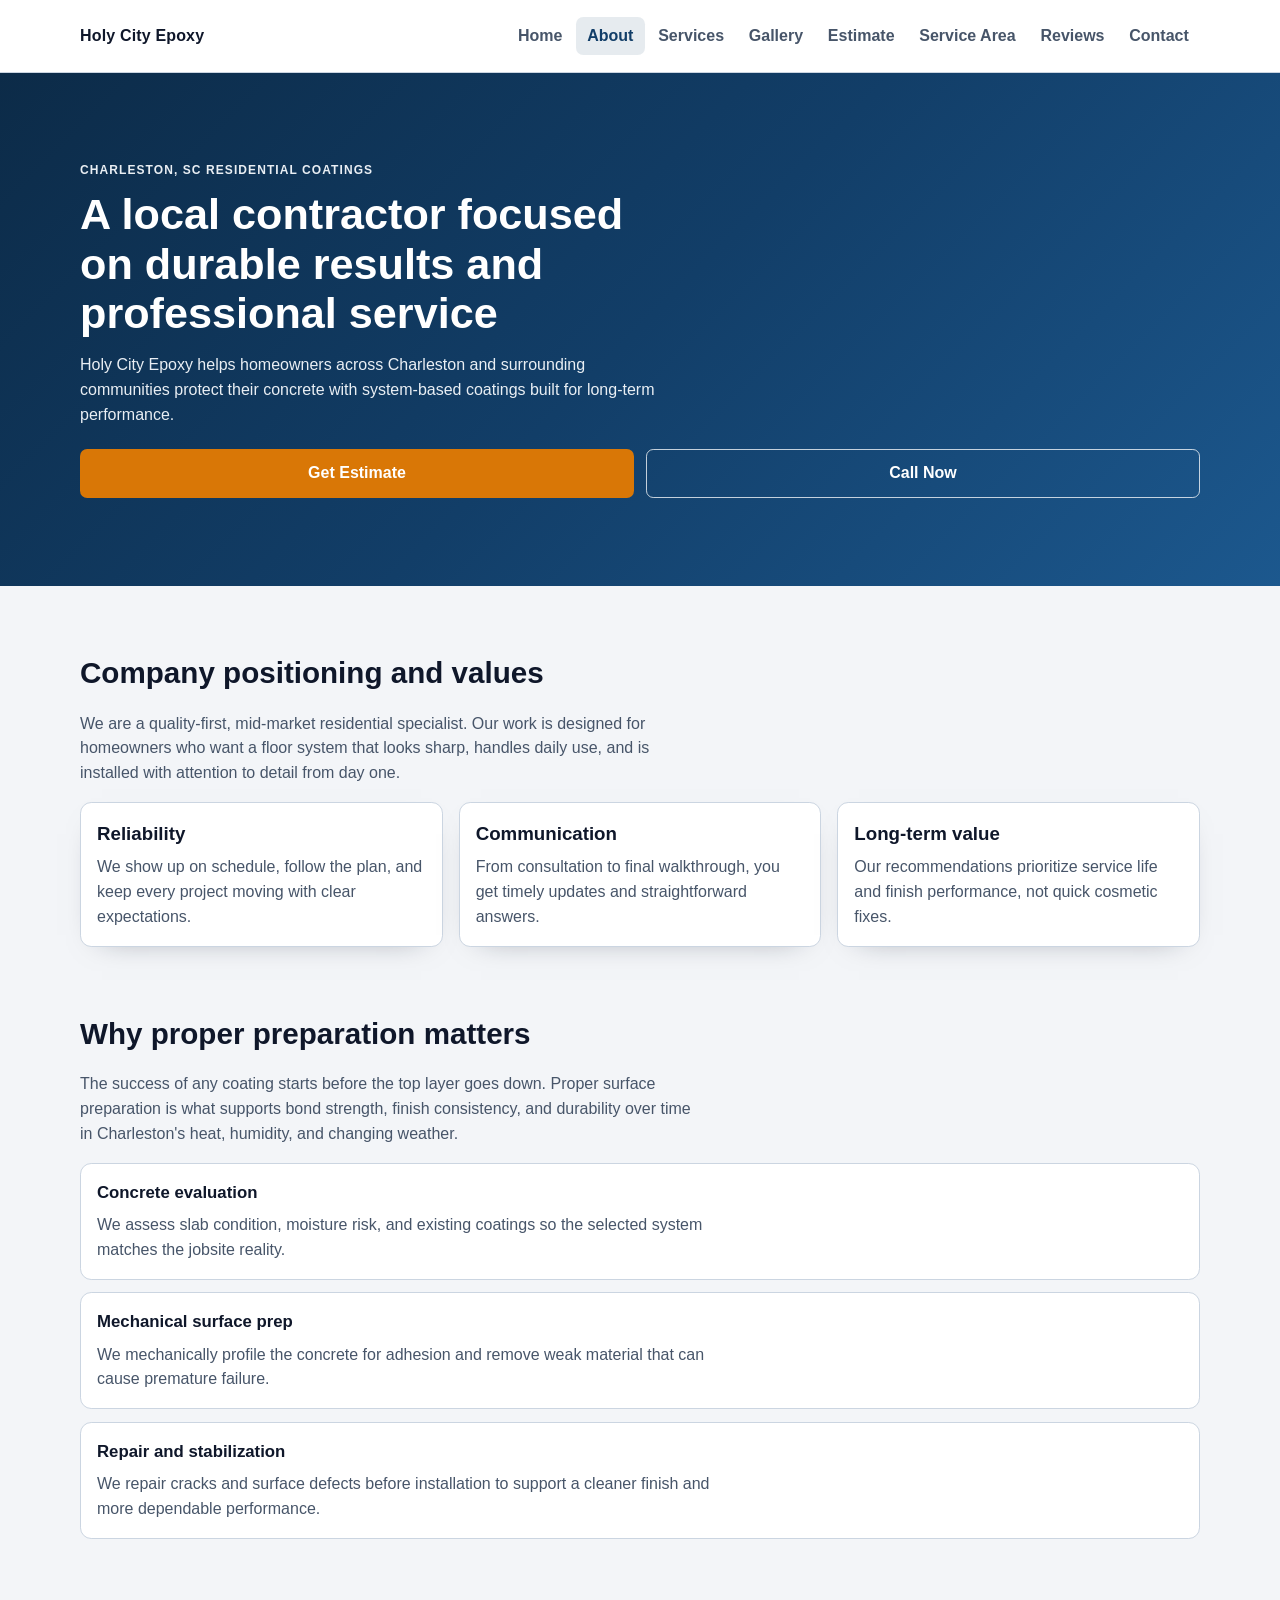
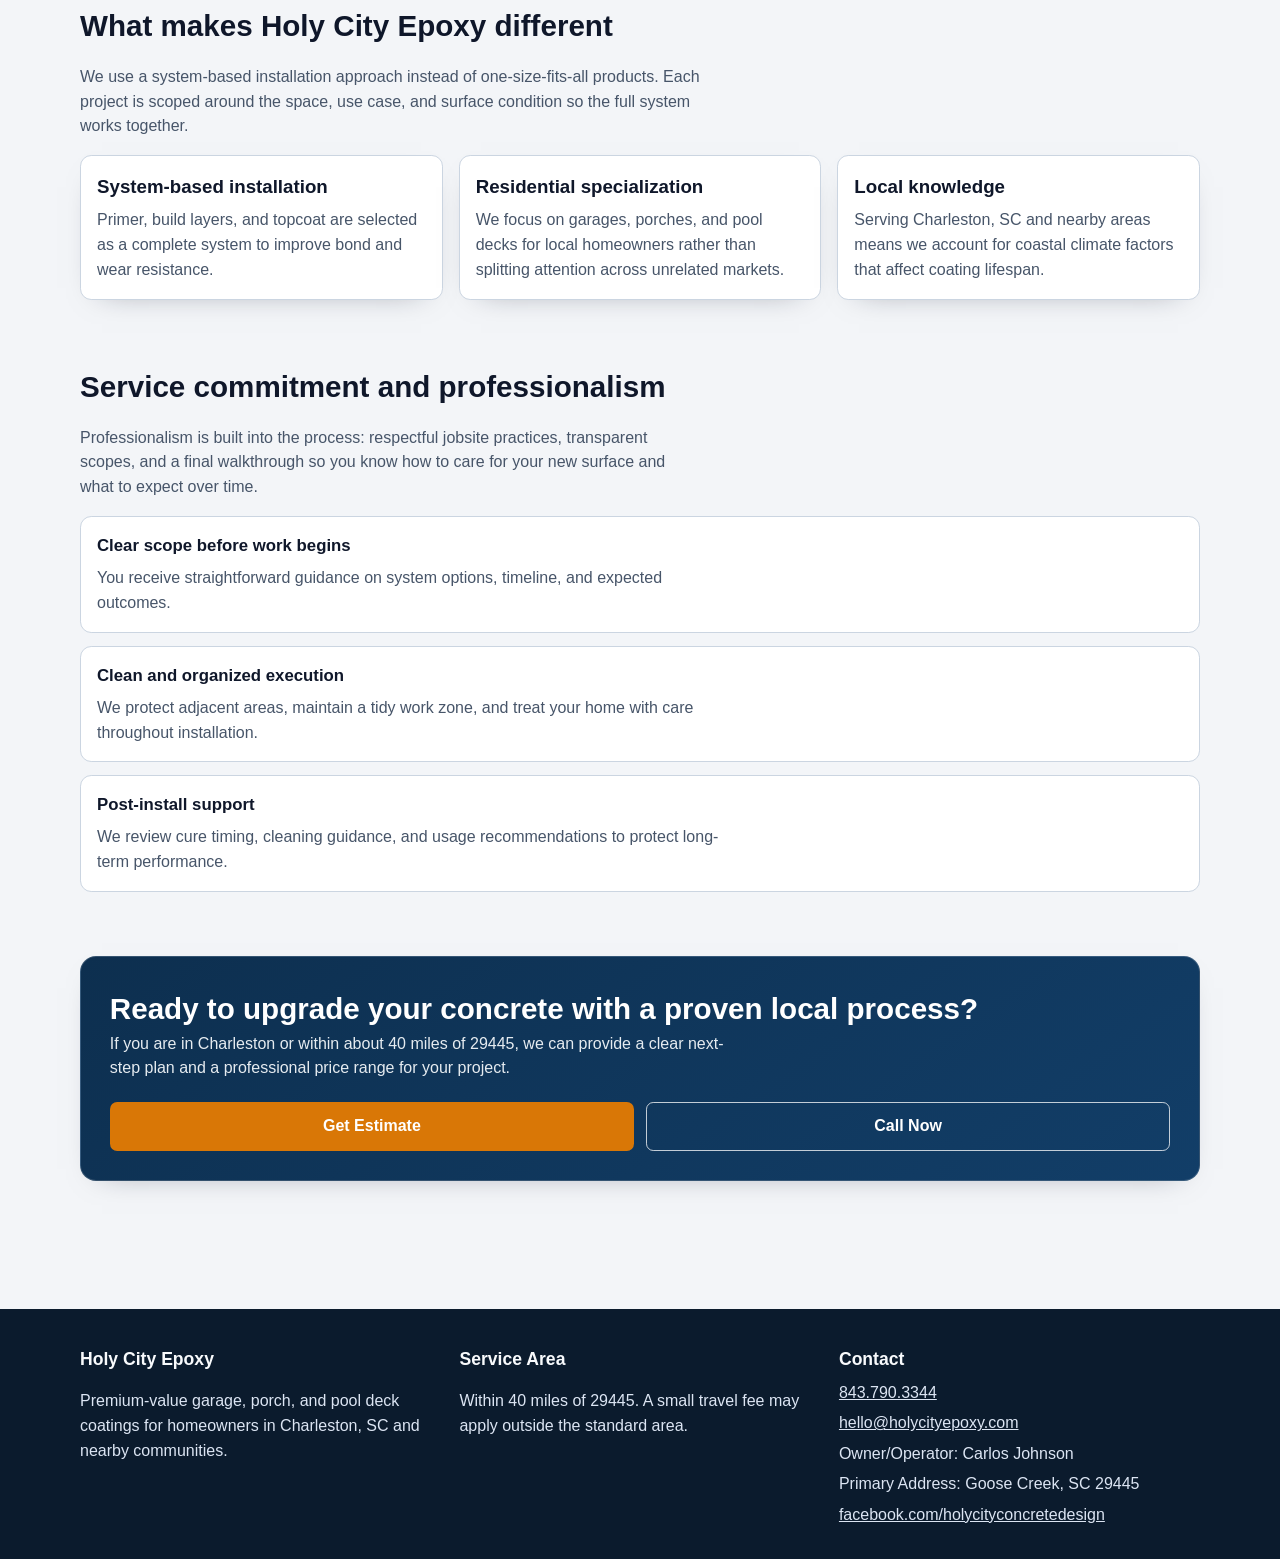
==== about.html @ 1e5348dd "Update site-wide contact details and business profile info" ====
<!doctype html>
<html lang="en">
  <head>
    <meta charset="UTF-8" />
    <meta name="viewport" content="width=device-width, initial-scale=1.0" />
    <title>About Holy City Epoxy | Charleston, SC Coating Specialist</title>
    <meta
      name="description"
      content="Meet Holy City Epoxy, a Charleston-area residential concrete coating company focused on professional prep, durable systems, and homeowner-first service."
    />
    <link rel="canonical" href="https://holycityepoxy.com/about.html" />
    <meta property="og:locale" content="en_US" />
    <meta property="og:type" content="article" />
    <meta property="og:title" content="About Holy City Epoxy | Charleston, SC Coating Specialist" />
    <meta property="og:description" content="Meet Holy City Epoxy, a Charleston-area residential concrete coating company focused on professional prep, durable systems, and homeowner-first service." />
    <meta property="og:url" content="https://holycityepoxy.com/about.html" />
    <meta property="og:site_name" content="Holy City Epoxy" />
    <meta name="twitter:card" content="summary" />
    <link rel="stylesheet" href="assets/css/styles.css" />
  </head>
  <body>
    <a class="skip-link" href="#main-content">Skip to main content</a>
    <header class="site-header">
      <div class="layout-container header-inner">
        <a class="brand" href="index.html">Holy City Epoxy</a>
        <button class="menu-toggle" type="button" data-menu-button aria-expanded="false" aria-controls="site-nav">Menu</button>
        <nav id="site-nav" class="site-nav" aria-label="Primary" data-site-nav>
          <ul>
            <li><a href="index.html">Home</a></li>
            <li><a href="about.html" aria-current="page">About</a></li>
            <li><a href="services.html">Services</a></li>
            <li><a href="gallery.html">Gallery</a></li>
            <li><a href="estimate.html">Estimate</a></li>
            <li><a href="service-area.html">Service Area</a></li>
            <li><a href="reviews.html">Reviews</a></li>
            <li><a href="contact.html">Contact</a></li>
          </ul>
        </nav>
      </div>
    </header>

    <main id="main-content">
      <section class="page-hero">
        <div class="layout-container">
          <p class="eyebrow">Charleston, SC Residential Coatings</p>
          <h1>A local contractor focused on durable results and professional service</h1>
          <p>
            Holy City Epoxy helps homeowners across Charleston and surrounding communities protect their concrete with system-based coatings built for long-term performance.
          </p>
          <div class="hero-actions hero-actions-equal">
            <a class="button button-primary button-equal" href="estimate.html">Get Estimate</a>
            <a class="button button-secondary button-equal" href="tel:+18437903344">Call Now</a>
          </div>
        </div>
      </section>

      <section class="content-section" aria-labelledby="positioning-values">
        <div class="layout-container">
          <h2 id="positioning-values">Company positioning and values</h2>
          <p>
            We are a quality-first, mid-market residential specialist. Our work is designed for homeowners who want a floor system that looks sharp, handles daily use, and is installed with attention to detail from day one.
          </p>
          <div class="card-grid">
            <article class="card">
              <h3>Reliability</h3>
              <p>We show up on schedule, follow the plan, and keep every project moving with clear expectations.</p>
            </article>
            <article class="card">
              <h3>Communication</h3>
              <p>From consultation to final walkthrough, you get timely updates and straightforward answers.</p>
            </article>
            <article class="card">
              <h3>Long-term value</h3>
              <p>Our recommendations prioritize service life and finish performance, not quick cosmetic fixes.</p>
            </article>
          </div>
        </div>
      </section>

      <section class="content-section" aria-labelledby="preparation-matters">
        <div class="layout-container">
          <h2 id="preparation-matters">Why proper preparation matters</h2>
          <p>
            The success of any coating starts before the top layer goes down. Proper surface preparation is what supports bond strength, finish consistency, and durability over time in Charleston's heat, humidity, and changing weather.
          </p>
          <ul class="process-list">
            <li>
              <h3>Concrete evaluation</h3>
              <p>We assess slab condition, moisture risk, and existing coatings so the selected system matches the jobsite reality.</p>
            </li>
            <li>
              <h3>Mechanical surface prep</h3>
              <p>We mechanically profile the concrete for adhesion and remove weak material that can cause premature failure.</p>
            </li>
            <li>
              <h3>Repair and stabilization</h3>
              <p>We repair cracks and surface defects before installation to support a cleaner finish and more dependable performance.</p>
            </li>
          </ul>
        </div>
      </section>

      <section class="content-section" aria-labelledby="company-different">
        <div class="layout-container">
          <h2 id="company-different">What makes Holy City Epoxy different</h2>
          <p>
            We use a system-based installation approach instead of one-size-fits-all products. Each project is scoped around the space, use case, and surface condition so the full system works together.
          </p>
          <div class="card-grid">
            <article class="card">
              <h3>System-based installation</h3>
              <p>Primer, build layers, and topcoat are selected as a complete system to improve bond and wear resistance.</p>
            </article>
            <article class="card">
              <h3>Residential specialization</h3>
              <p>We focus on garages, porches, and pool decks for local homeowners rather than splitting attention across unrelated markets.</p>
            </article>
            <article class="card">
              <h3>Local knowledge</h3>
              <p>Serving Charleston, SC and nearby areas means we account for coastal climate factors that affect coating lifespan.</p>
            </article>
          </div>
        </div>
      </section>

      <section class="content-section" aria-labelledby="service-commitment">
        <div class="layout-container">
          <h2 id="service-commitment">Service commitment and professionalism</h2>
          <p>
            Professionalism is built into the process: respectful jobsite practices, transparent scopes, and a final walkthrough so you know how to care for your new surface and what to expect over time.
          </p>
          <ul class="process-list">
            <li>
              <h3>Clear scope before work begins</h3>
              <p>You receive straightforward guidance on system options, timeline, and expected outcomes.</p>
            </li>
            <li>
              <h3>Clean and organized execution</h3>
              <p>We protect adjacent areas, maintain a tidy work zone, and treat your home with care throughout installation.</p>
            </li>
            <li>
              <h3>Post-install support</h3>
              <p>We review cure timing, cleaning guidance, and usage recommendations to protect long-term performance.</p>
            </li>
          </ul>
        </div>
      </section>

      <section class="content-section" aria-labelledby="about-cta">
        <div class="layout-container">
          <div class="cta-panel cta-panel-dark">
            <h2 id="about-cta">Ready to upgrade your concrete with a proven local process?</h2>
            <p>
              If you are in Charleston or within about 40 miles of 29445, we can provide a clear next-step plan and a professional price range for your project.
            </p>
            <div class="hero-actions hero-actions-equal">
              <a class="button button-primary button-equal" href="estimate.html">Get Estimate</a>
              <a class="button button-secondary button-equal" href="tel:+18437903344">Call Now</a>
            </div>
          </div>
        </div>
      </section>
    </main>

    <footer class="site-footer">
      <div class="layout-container footer-grid">
        <section>
          <h2>Holy City Epoxy</h2>
          <p>Premium-value garage, porch, and pool deck coatings for homeowners in Charleston, SC and nearby communities.</p>
        </section>
        <section>
          <h2>Service Area</h2>
          <p>Within 40 miles of 29445. A small travel fee may apply outside the standard area.</p>
        </section>
        <section>
          <h2>Contact</h2>
          <ul>
            <li><a href="tel:+18437903344">843.790.3344</a></li>
            <li><a href="mailto:hello@holycityepoxy.com">hello@holycityepoxy.com</a></li>
            <li>Owner/Operator: Carlos Johnson</li>
            <li>Primary Address: Goose Creek, SC 29445</li>
            <li><a href="https://facebook.com/holycityconcretedesign" target="_blank" rel="noopener noreferrer">facebook.com/holycityconcretedesign</a></li>
          </ul>
        </section>
      </div>
    </footer>

    <script src="assets/js/main.js" defer></script>
  </body>
</html>
---- assets/css/styles.css ----
:root {
  --bg: #f3f5f8;
  --surface: #ffffff;
  --surface-muted: #eef2f7;
  --text: #0f172a;
  --muted: #475569;
  --primary: #123e68;
  --primary-dark: #0d2f4f;
  --accent: #d97706;
  --accent-dark: #b45309;
  --border: #cbd5e1;
  --focus: #f59e0b;
  --success: #166534;
  --shadow-soft: 0 10px 30px -22px rgb(15 23 42 / 0.5);
  --radius-sm: 0.45rem;
  --radius-md: 0.7rem;
  --radius-lg: 1rem;
  --section-space: clamp(2.5rem, 5vw, 4.5rem);
  --max-width: 70rem;
}

* {
  box-sizing: border-box;
}

html {
  scroll-behavior: smooth;
}

body {
  margin: 0;
  font-family: "Inter", "Segoe UI", Roboto, Helvetica, Arial, sans-serif;
  color: var(--text);
  background: linear-gradient(to bottom, #f7f9fc, #eef2f6 16rem, var(--bg) 24rem);
  line-height: 1.55;
}

a {
  color: inherit;
}

img {
  max-width: 100%;
  display: block;
}

.skip-link {
  position: absolute;
  top: -10rem;
  left: 0;
  z-index: 2000;
  background: var(--text);
  color: #fff;
  padding: 0.8rem 1rem;
  border-bottom-right-radius: var(--radius-sm);
}

.skip-link:focus {
  top: 0;
}

:focus-visible {
  outline: 3px solid var(--focus);
  outline-offset: 2px;
}

.layout-container {
  width: min(100% - 2rem, var(--max-width));
  margin-inline: auto;
}

.site-header {
  position: sticky;
  top: 0;
  z-index: 1000;
  border-bottom: 1px solid var(--border);
  background: rgb(255 255 255 / 0.95);
  backdrop-filter: blur(8px);
}

.header-inner {
  min-height: 4.5rem;
  display: flex;
  align-items: center;
  justify-content: space-between;
  gap: 0.9rem;
}

.brand {
  text-decoration: none;
  font-weight: 800;
  letter-spacing: 0.01em;
}

.menu-toggle {
  border: 1px solid var(--border);
  border-radius: var(--radius-sm);
  background: var(--surface);
  padding: 0.55rem 0.75rem;
  color: var(--text);
  font-weight: 600;
}

.site-nav {
  display: none;
}

.site-nav.is-open {
  display: block;
  position: absolute;
  top: calc(100% + 1px);
  right: 1rem;
  left: 1rem;
  border: 1px solid var(--border);
  border-radius: var(--radius-md);
  background: var(--surface);
  box-shadow: var(--shadow-soft);
}

.site-nav ul {
  list-style: none;
  margin: 0;
  padding: 0.9rem;
  display: grid;
  gap: 0.35rem;
}

.site-nav a {
  text-decoration: none;
  color: var(--muted);
  font-weight: 600;
  border-radius: var(--radius-sm);
  display: block;
  padding: 0.5rem 0.6rem;
}

.site-nav a:hover {
  background: var(--surface-muted);
  color: var(--text);
}

.site-nav a[aria-current="page"] {
  background: rgb(18 62 104 / 0.1);
  color: var(--primary);
}

.page-hero {
  color: #fff;
  padding: clamp(3rem, 7vw, 5.5rem) 0;
  background: linear-gradient(135deg, #0c2b48, #123e68 50%, #1c588e);
}

.page-hero h1 {
  margin: 0.65rem 0 0.9rem;
  max-width: 24ch;
  font-size: clamp(1.8rem, 5vw, 2.7rem);
  line-height: 1.15;
}

.page-hero p {
  margin: 0;
  color: rgb(241 245 249 / 0.97);
  max-width: 65ch;
}

.eyebrow {
  margin: 0;
  text-transform: uppercase;
  letter-spacing: 0.09em;
  font-size: 0.75rem;
  font-weight: 700;
  color: rgb(252 211 77 / 0.95);
}

.hero-actions {
  display: flex;
  flex-wrap: wrap;
  gap: 0.75rem;
  margin-top: 1.3rem;
}

.hero-actions-equal .button-equal {
  flex: 1 1 11rem;
}

.button {
  text-decoration: none;
  border: 1px solid transparent;
  border-radius: var(--radius-sm);
  min-height: 2.75rem;
  padding: 0.7rem 1.05rem;
  font-weight: 700;
  display: inline-flex;
  align-items: center;
  justify-content: center;
  gap: 0.4rem;
  transition: background-color 120ms ease, color 120ms ease, border-color 120ms ease;
  cursor: pointer;
}

.button-primary {
  background: var(--accent);
  color: #fff;
}

.button-primary:hover {
  background: var(--accent-dark);
}

.button-secondary {
  border-color: rgb(255 255 255 / 0.75);
  color: #fff;
  background: transparent;
}

.button-secondary:hover {
  background: rgb(255 255 255 / 0.13);
}

.content-section .button-secondary {
  color: var(--primary);
  border-color: rgb(18 62 104 / 0.35);
  background: transparent;
}

.content-section .button-secondary:hover {
  background: rgb(18 62 104 / 0.07);
}

.trust-strip {
  border-bottom: 1px solid var(--border);
  background: #fff;
}

.trust-strip-inner {
  display: grid;
  gap: 0.3rem;
  padding: 1rem 0;
}

.trust-line {
  margin: 0;
  color: var(--primary);
  font-weight: 700;
}

.review-line {
  margin: 0;
  color: var(--muted);
  font-size: 0.95rem;
}

.content-section {
  padding: var(--section-space) 0 0;
}

.content-section:last-of-type {
  padding-bottom: var(--section-space);
}

.content-section h2 {
  margin: 0;
  font-size: clamp(1.35rem, 3vw, 1.85rem);
}

.content-section p {
  max-width: 70ch;
  color: var(--muted);
}

.card-grid {
  margin-top: 1rem;
  display: grid;
  gap: 1rem;
}

.card {
  background: var(--surface);
  border: 1px solid var(--border);
  border-radius: var(--radius-md);
  padding: 1rem;
  box-shadow: var(--shadow-soft);
}

.card h3 {
  margin: 0 0 0.45rem;
}

.card p {
  margin: 0;
}

.internal-link-grid {
  margin-top: 1rem;
  display: grid;
  gap: 1rem;
}

.internal-link-grid .card {
  text-decoration: none;
}

.internal-link-grid .card:hover h3 {
  color: var(--primary);
}

.before-after-grid {
  margin-top: 1rem;
  display: grid;
  gap: 1rem;
}

.proof-card {
  background: var(--surface);
  border: 1px solid var(--border);
  border-radius: var(--radius-md);
  padding: 1rem;
  box-shadow: var(--shadow-soft);
}

.proof-card h3 {
  margin: 0 0 0.6rem;
}

.proof-card figure {
  margin: 0 0 0.65rem;
}

.proof-card img {
  width: 100%;
  aspect-ratio: 16 / 10;
  object-fit: cover;
  border-radius: calc(var(--radius-md) - 0.2rem);
}

.process-list {
  margin: 1rem 0 0;
  padding: 0;
  list-style: none;
  display: grid;
  gap: 0.8rem;
}

.process-list li {
  background: var(--surface);
  border: 1px solid var(--border);
  border-radius: var(--radius-md);
  padding: 1rem;
}

.process-list h3 {
  margin: 0 0 0.45rem;
  font-size: 1.05rem;
}

.process-list p {
  margin: 0;
}

.cta-panel {
  background: var(--surface);
  border: 1px solid var(--border);
  border-radius: var(--radius-lg);
  box-shadow: var(--shadow-soft);
  padding: clamp(1.2rem, 3vw, 1.8rem);
}

.cta-panel h2,
.cta-panel p {
  margin-top: 0;
}

.service-area-layout {
  display: grid;
  gap: 1rem;
}

.service-area-figure {
  margin: 0;
}

.service-area-figure img {
  width: 100%;
  border-radius: var(--radius-md);
  border: 1px solid var(--border);
  aspect-ratio: 4 / 3;
  object-fit: cover;
}

.cta-panel-dark {
  color: #fff;
  background: linear-gradient(145deg, #0d2f4f, #123e68);
  border-color: rgb(255 255 255 / 0.16);
}

.cta-panel-dark p {
  color: rgb(241 245 249 / 0.95);
}

.cta-panel-dark .button-secondary {
  border-color: rgb(255 255 255 / 0.75);
  color: #fff;
}

.cta-panel-dark .button-secondary:hover {
  background: rgb(255 255 255 / 0.13);
}

.stacked-form {
  background: var(--surface);
  border: 1px solid var(--border);
  border-radius: var(--radius-md);
  padding: clamp(1rem, 3.5vw, 1.5rem);
  box-shadow: var(--shadow-soft);
}

.form-note {
  margin-top: 0;
  color: var(--muted);
}

.form-grid {
  display: grid;
  gap: 0.9rem;
  margin-bottom: 1rem;
}

label {
  display: grid;
  gap: 0.4rem;
  font-weight: 600;
  color: var(--text);
}

input,
select,
textarea {
  width: 100%;
  min-height: 2.5rem;
  border: 1px solid var(--border);
  border-radius: 0.45rem;
  padding: 0.55rem 0.65rem;
  font: inherit;
  color: var(--text);
  background: #fff;
}

textarea {
  min-height: 7.5rem;
  resize: vertical;
}

input::file-selector-button {
  border: 0;
  background: var(--surface-muted);
  color: var(--text);
  padding: 0.35rem 0.55rem;
  border-radius: 0.35rem;
  margin-right: 0.55rem;
}

.mobile-cta {
  position: fixed;
  left: 0;
  right: 0;
  bottom: 0;
  z-index: 1100;
  display: grid;
  grid-template-columns: 1fr 1fr;
  gap: 0.5rem;
  padding: 0.65rem 0.75rem calc(0.65rem + env(safe-area-inset-bottom));
  border-top: 1px solid var(--border);
  background: rgb(255 255 255 / 0.97);
  box-shadow: 0 -10px 25px -20px rgb(15 23 42 / 0.6);
}

.mobile-cta .button {
  width: 100%;
}

.mobile-cta .button-secondary {
  color: var(--primary);
  border-color: rgb(18 62 104 / 0.35);
}

.mobile-cta .button-secondary:hover {
  background: rgb(18 62 104 / 0.07);
}

body.has-mobile-cta {
  padding-bottom: 5.2rem;
}

.site-footer {
  margin-top: clamp(2rem, 5vw, 4rem);
  padding: 2.3rem 0 2rem;
  background: #0b1b2d;
  color: #dce5f3;
}

.site-footer h2 {
  margin: 0 0 0.5rem;
  color: #f8fafc;
  font-size: 1.1rem;
}

.footer-grid {
  display: grid;
  gap: 1.15rem;
}

.footer-grid ul {
  list-style: none;
  margin: 0;
  padding: 0;
  display: grid;
  gap: 0.35rem;
}

.footer-grid a {
  color: #dce5f3;
}

.footer-grid a:hover {
  color: #fff;
}

@media (min-width: 40rem) {
  .card-grid {
    grid-template-columns: repeat(2, minmax(0, 1fr));
  }

  .before-after-grid {
    grid-template-columns: repeat(2, minmax(0, 1fr));
  }

  .form-grid {
    grid-template-columns: repeat(2, minmax(0, 1fr));
  }
}

@media (min-width: 52rem) {
  .menu-toggle {
    display: none;
  }

  .site-nav {
    display: block;
    position: static;
  }

  .site-nav ul {
    padding: 0;
    display: flex;
    flex-wrap: wrap;
    gap: 0.15rem;
  }

  .site-nav a {
    padding: 0.4rem 0.7rem;
  }

  .card-grid {
    grid-template-columns: repeat(3, minmax(0, 1fr));
  }

  .footer-grid {
    grid-template-columns: repeat(3, minmax(0, 1fr));
  }

  .service-area-layout {
    grid-template-columns: 1.15fr minmax(0, 0.85fr);
    align-items: center;
  }

  .mobile-cta {
    display: none;
  }

  body.has-mobile-cta {
    padding-bottom: 0;
  }
}

.service-decision-grid,
.finish-choice-grid,
.gallery-grid {
  margin-top: 1rem;
  display: grid;
  gap: 1rem;
}

.service-detail-card,
.gallery-card {
  background: var(--surface);
  border: 1px solid var(--border);
  border-radius: var(--radius-md);
  padding: 1rem;
  box-shadow: var(--shadow-soft);
}

.service-detail-card h3,
.gallery-card h3 {
  margin: 0;
}

.service-outcome {
  margin: 0.55rem 0 0;
  color: var(--text);
  font-weight: 600;
}

.service-detail-list {
  margin: 0.75rem 0 1rem;
  padding-left: 1.1rem;
  display: grid;
  gap: 0.45rem;
  color: var(--muted);
}

.service-area-list-wrap {
  margin-top: 1rem;
  background: var(--surface);
  border: 1px solid var(--border);
  border-radius: var(--radius-md);
  padding: 1rem;
  box-shadow: var(--shadow-soft);
}

.service-area-list-intro {
  margin: 0;
  color: var(--text);
  font-weight: 700;
}

.service-area-list {
  margin: 0.65rem 0 0;
  padding-left: 1.1rem;
  columns: 2;
  gap: 1.5rem;
}

.service-area-list li {
  margin: 0.2rem 0;
  color: var(--muted);
}

.gallery-filter-controls {
  margin-top: 1rem;
  display: flex;
  flex-wrap: wrap;
  gap: 0.5rem;
}

.gallery-filter-button {
  border: 1px solid var(--border);
  border-radius: 999px;
  background: var(--surface);
  color: var(--text);
  font: inherit;
  font-weight: 600;
  min-height: 2.2rem;
  padding: 0.35rem 0.85rem;
  cursor: pointer;
}

.gallery-filter-button.is-active,
.gallery-filter-button:hover {
  border-color: var(--primary);
  background: rgb(18 62 104 / 0.09);
  color: var(--primary);
}

.gallery-card-header {
  display: flex;
  align-items: center;
  justify-content: space-between;
  gap: 0.7rem;
}

.gallery-tag {
  border-radius: 999px;
  background: rgb(18 62 104 / 0.12);
  color: var(--primary);
  font-size: 0.8rem;
  font-weight: 700;
  padding: 0.2rem 0.55rem;
}

.before-after-pair {
  margin-top: 0.8rem;
  display: grid;
  gap: 0.7rem;
}

.before-after-pair figure {
  margin: 0;
}

.image-placeholder {
  border-radius: calc(var(--radius-md) - 0.2rem);
  border: 1px dashed var(--border);
  background: var(--surface-muted);
  color: var(--muted);
  font-weight: 700;
  text-transform: uppercase;
  letter-spacing: 0.05em;
  min-height: 8rem;
  display: grid;
  place-items: center;
}

.gallery-results-note {
  margin: 1rem 0 0;
  color: var(--muted);
  font-size: 0.95rem;
}

.gallery-card.is-hidden {
  display: none;
}

@media (min-width: 40rem) {
  .service-decision-grid,
  .gallery-grid {
    grid-template-columns: repeat(2, minmax(0, 1fr));
  }

  .finish-choice-grid {
    grid-template-columns: repeat(3, minmax(0, 1fr));
  }

  .before-after-pair {
    grid-template-columns: repeat(2, minmax(0, 1fr));
  }
}

@media (min-width: 52rem) {
  .service-decision-grid {
    grid-template-columns: repeat(3, minmax(0, 1fr));
  }

  .gallery-grid {
    grid-template-columns: repeat(3, minmax(0, 1fr));
  }
}

.review-grid {
  margin-top: 1rem;
  display: grid;
  gap: 1rem;
}

.review-card {
  background: var(--surface);
  border: 1px solid var(--border);
  border-radius: var(--radius-md);
  padding: 1rem;
  box-shadow: var(--shadow-soft);
}

.review-quote {
  margin: 0;
  color: var(--text);
}

.review-meta {
  margin: 0.75rem 0 0;
  color: var(--muted);
  font-size: 0.95rem;
}

.form-full {
  grid-column: 1 / -1;
}

.visually-hidden {
  position: absolute;
  width: 1px;
  height: 1px;
  padding: 0;
  margin: -1px;
  overflow: hidden;
  clip: rect(0, 0, 0, 0);
  white-space: nowrap;
  border: 0;
}

.form-step {
  border: 1px solid var(--border);
  border-radius: var(--radius-sm);
  padding: 1rem;
  margin: 0 0 1rem;
}

.form-step legend {
  font-weight: 700;
  padding: 0 0.35rem;
}

.estimate-result {
  border: 1px solid var(--border);
  border-radius: var(--radius-sm);
  background: var(--surface-muted);
  padding: 0.9rem;
  margin: 0 0 1rem;
  color: var(--text);
  font-weight: 600;
}

.service-reminder {
  margin-top: 1rem;
  color: var(--muted);
}

@media (min-width: 40rem) {
  .review-grid {
    grid-template-columns: repeat(2, minmax(0, 1fr));
  }
}

@media (min-width: 52rem) {
  .review-grid {
    grid-template-columns: repeat(3, minmax(0, 1fr));
  }
}
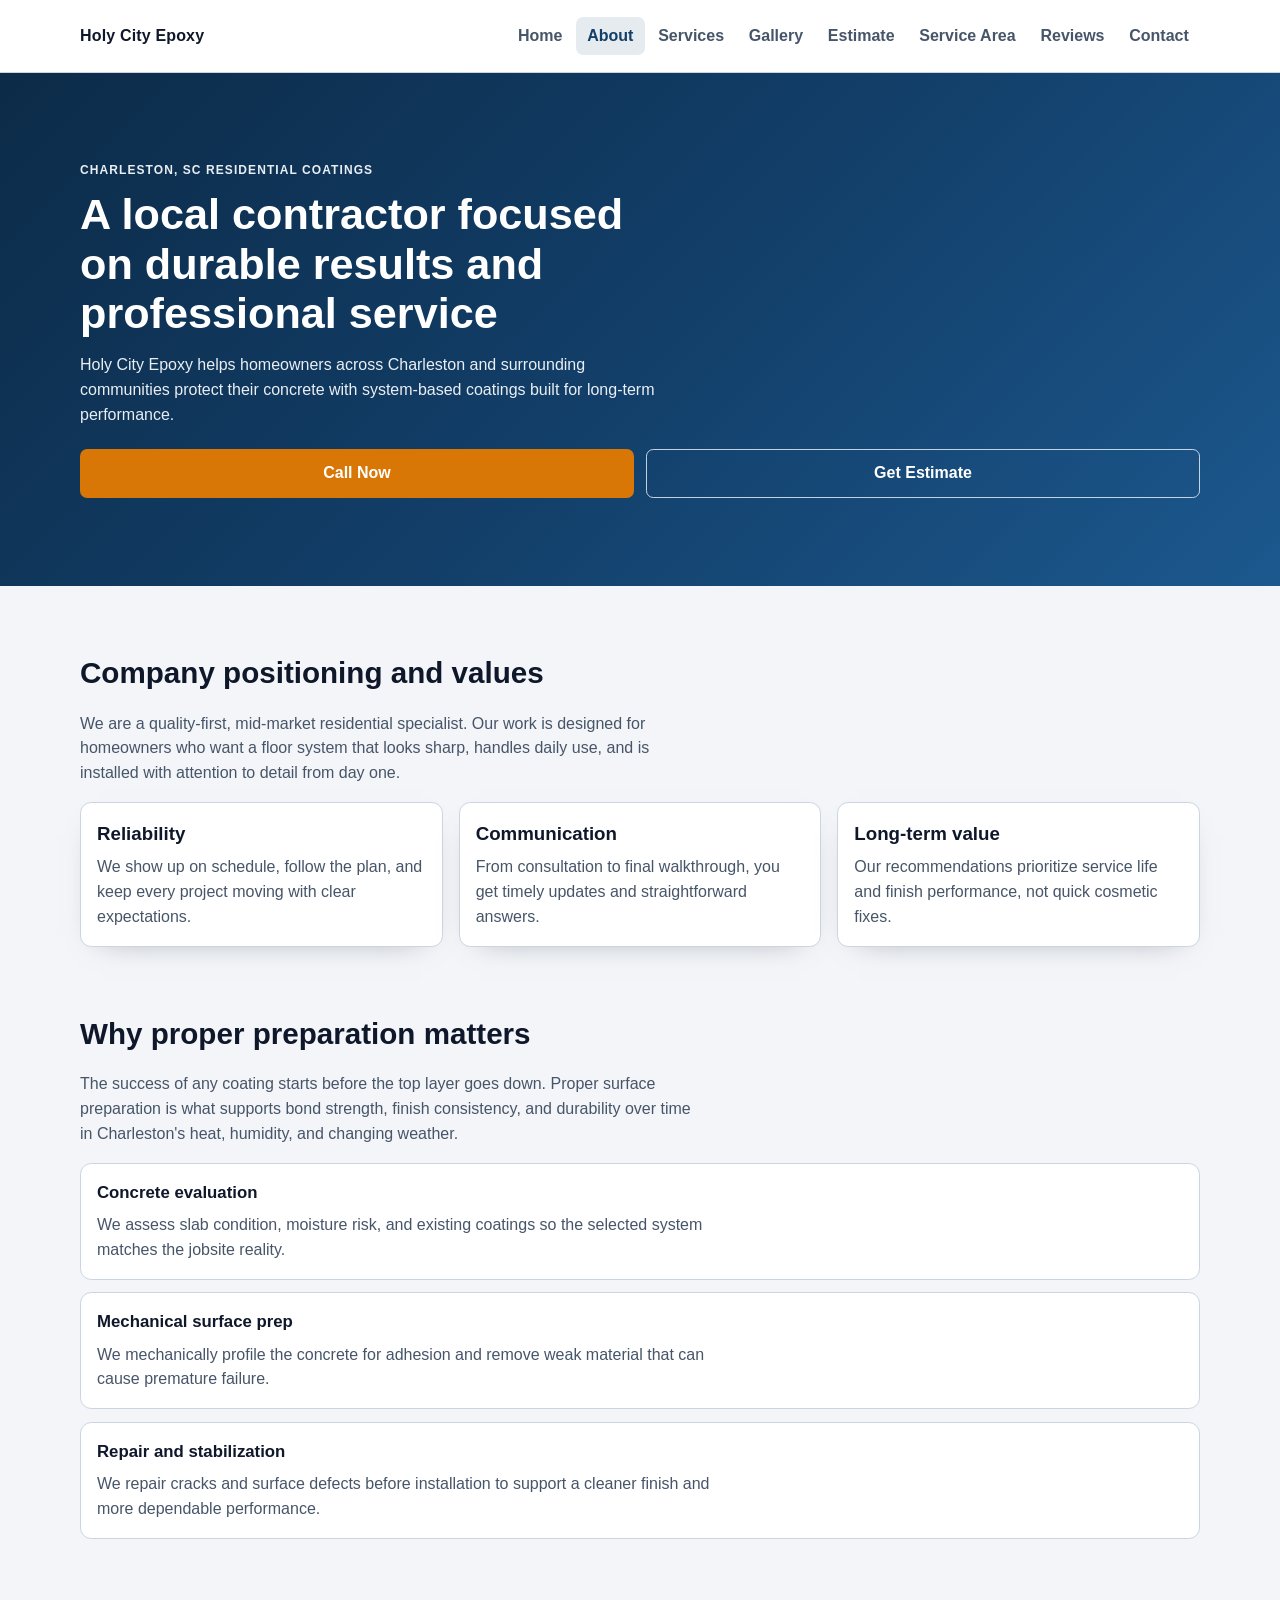
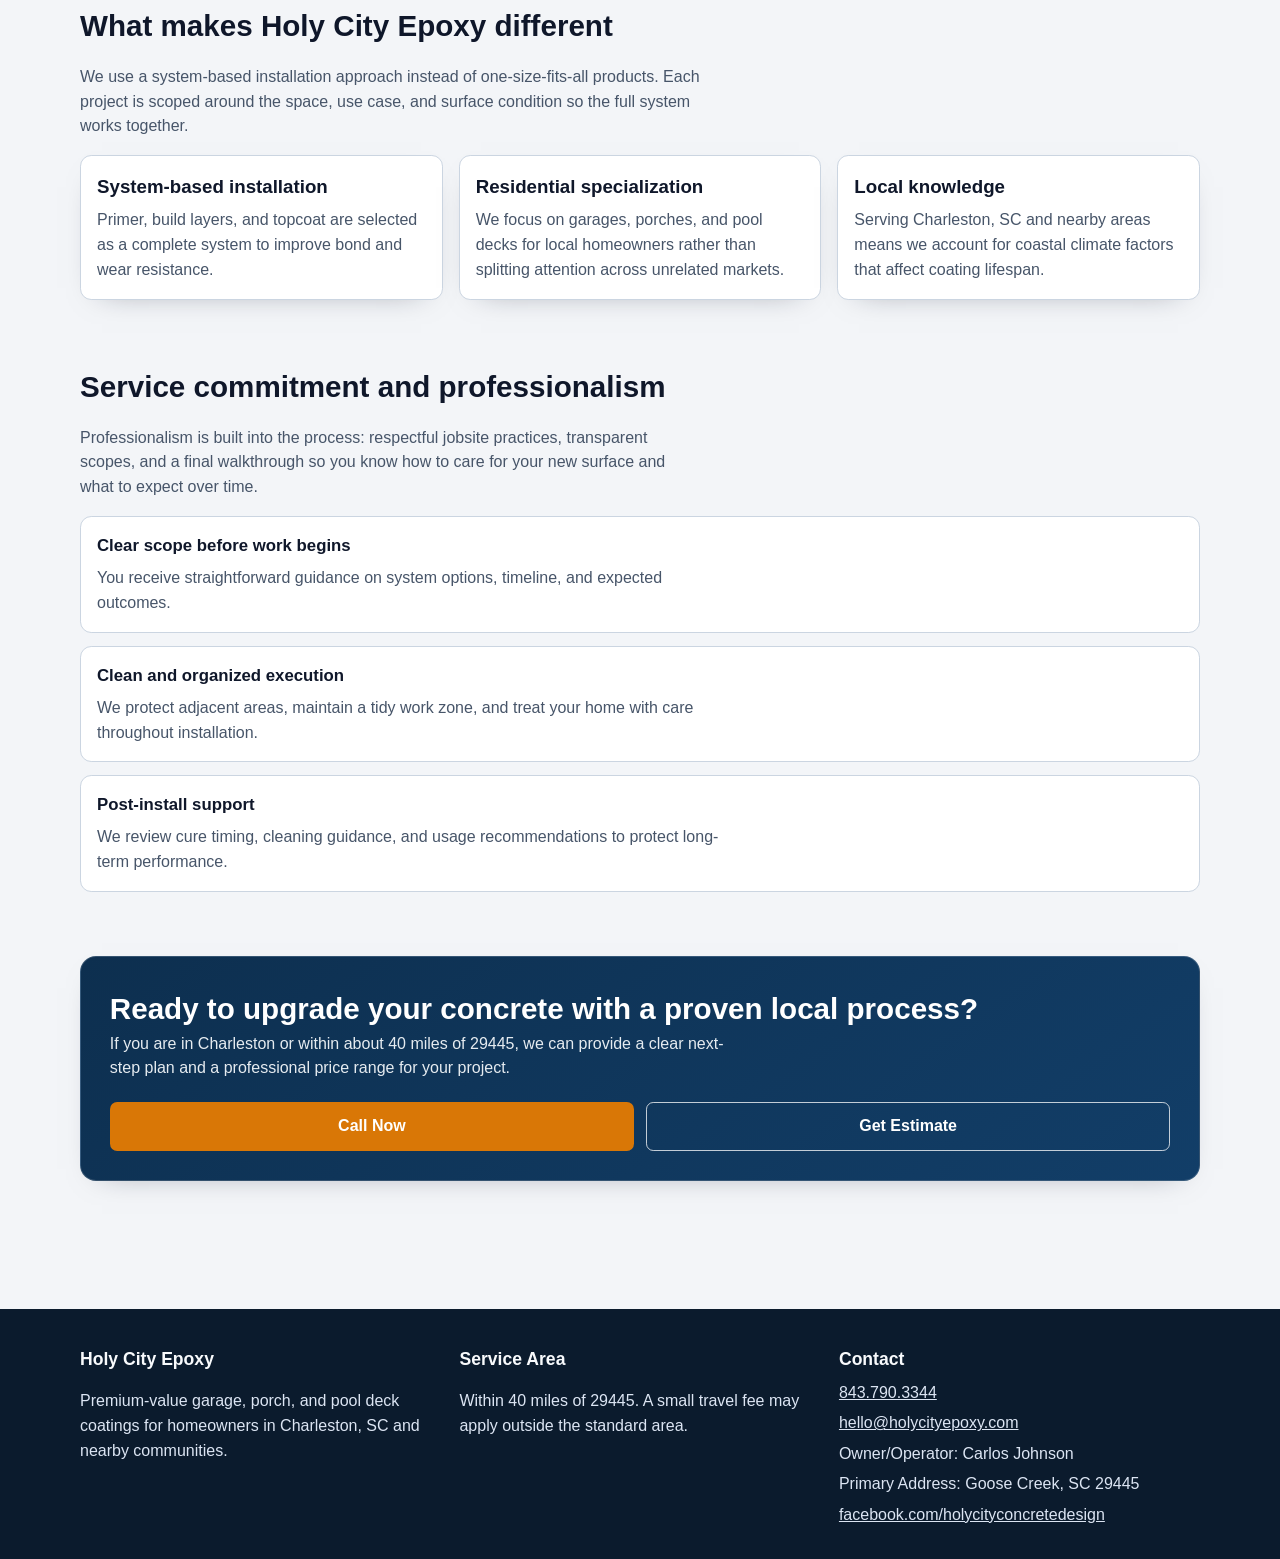
==== commit eb36cc28: "Refine marketing pages to align with docs and CTA/content rules" ====
--- a/about.html
+++ b/about.html
@@ -48,8 +48,8 @@
             Holy City Epoxy helps homeowners across Charleston and surrounding communities protect their concrete with system-based coatings built for long-term performance.
           </p>
           <div class="hero-actions hero-actions-equal">
-            <a class="button button-primary button-equal" href="estimate.html">Get Estimate</a>
-            <a class="button button-secondary button-equal" href="tel:+18437903344">Call Now</a>
+            <a class="button button-primary button-equal" href="tel:+18437903344">Call Now</a>
+            <a class="button button-secondary button-equal" href="estimate.html">Get Estimate</a>
           </div>
         </div>
       </section>
@@ -154,8 +154,8 @@
               If you are in Charleston or within about 40 miles of 29445, we can provide a clear next-step plan and a professional price range for your project.
             </p>
             <div class="hero-actions hero-actions-equal">
-              <a class="button button-primary button-equal" href="estimate.html">Get Estimate</a>
-              <a class="button button-secondary button-equal" href="tel:+18437903344">Call Now</a>
+              <a class="button button-primary button-equal" href="tel:+18437903344">Call Now</a>
+              <a class="button button-secondary button-equal" href="estimate.html">Get Estimate</a>
             </div>
           </div>
         </div>
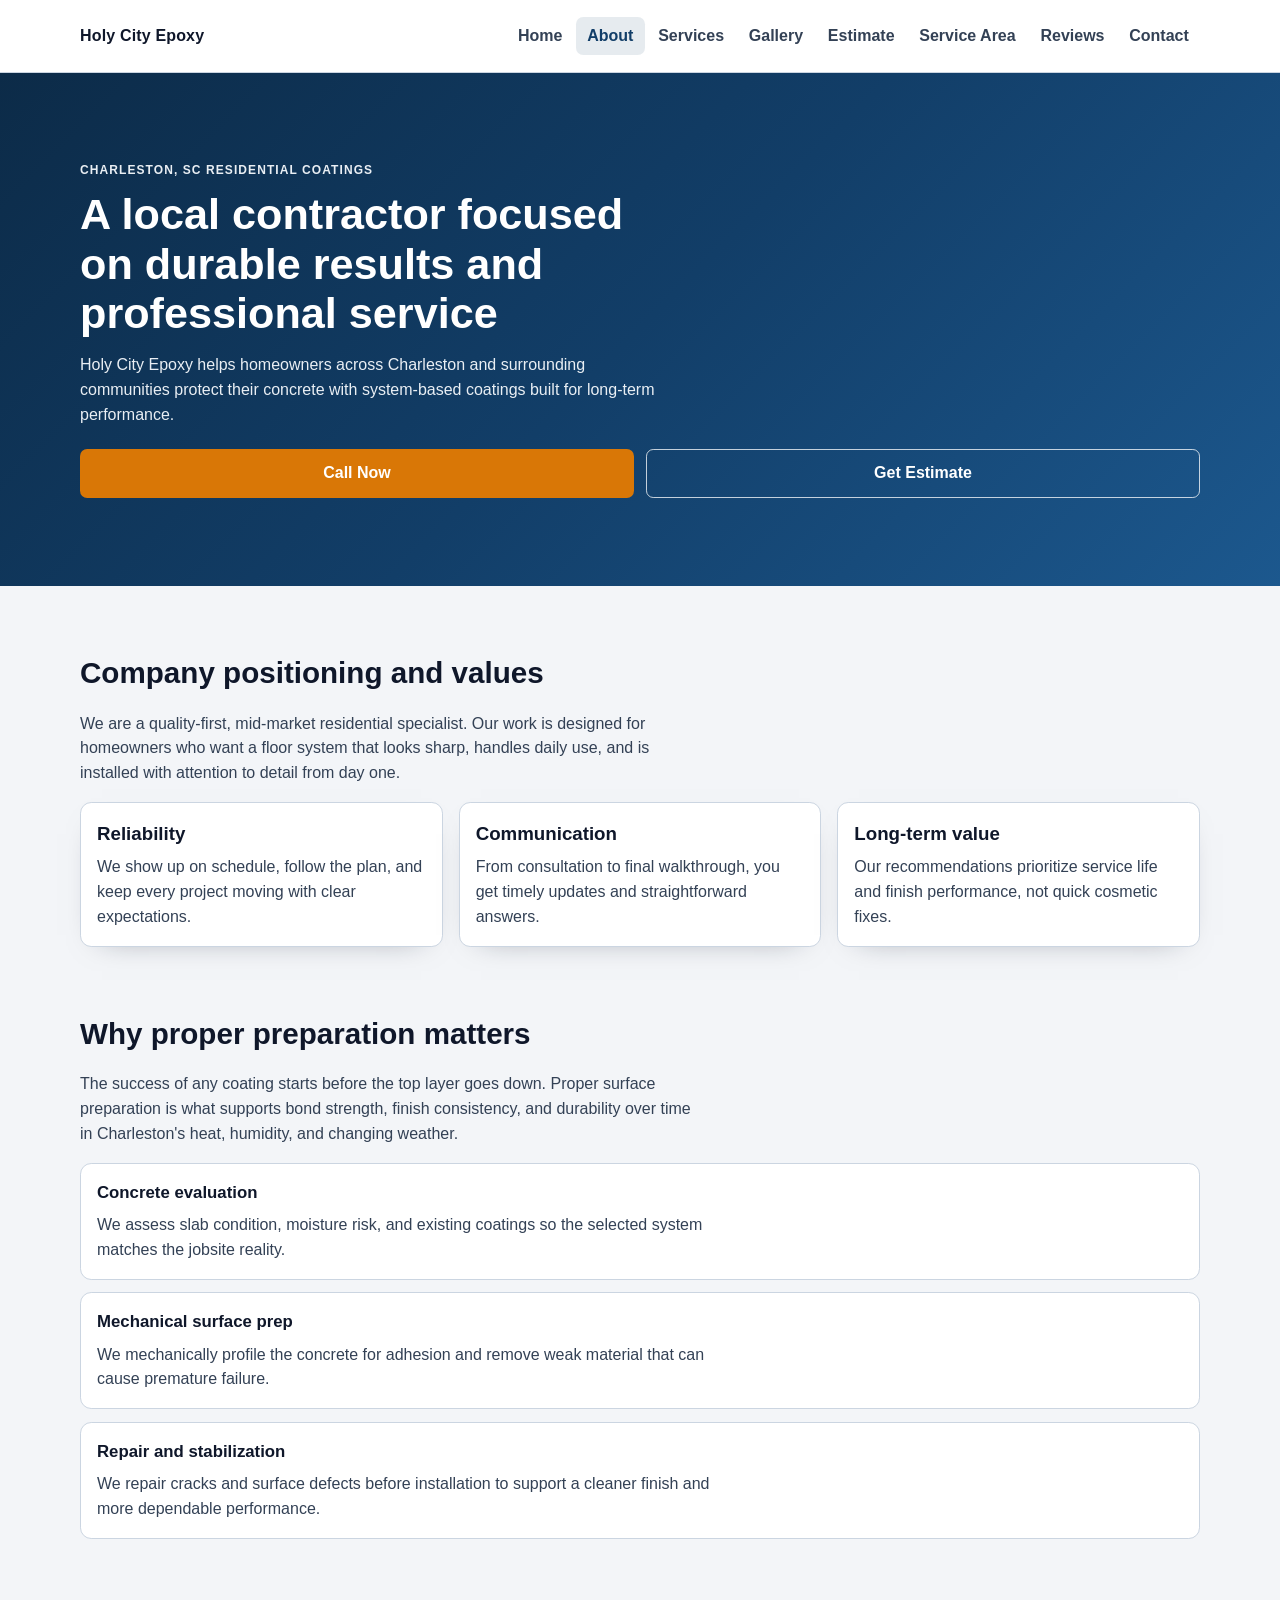
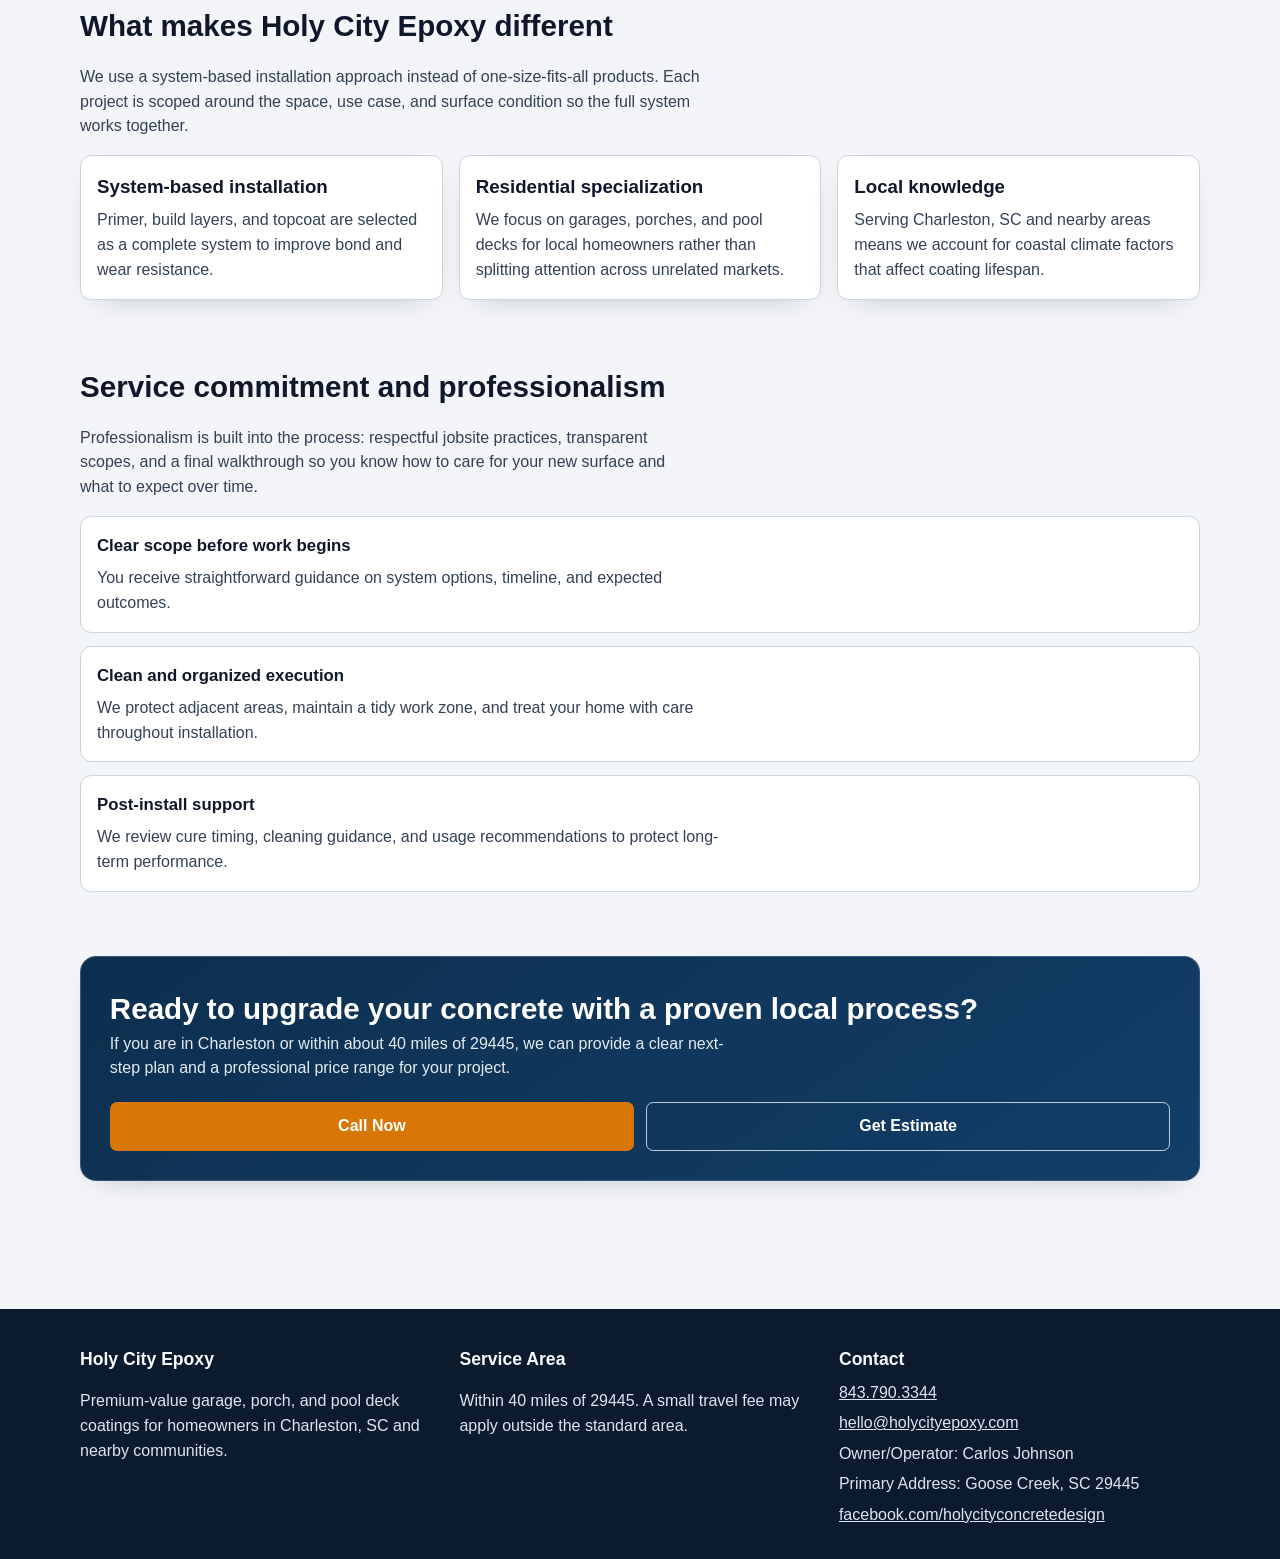
==== commit bef85a38: "Improve imagery, accessibility, form UX, and asset performance" ====
--- a/about.html
+++ b/about.html
@@ -16,7 +16,7 @@
     <meta property="og:url" content="https://holycityepoxy.com/about.html" />
     <meta property="og:site_name" content="Holy City Epoxy" />
     <meta name="twitter:card" content="summary" />
-    <link rel="stylesheet" href="assets/css/styles.css" />
+    <link rel="stylesheet" href="assets/css/styles.min.css" />
   </head>
   <body>
     <a class="skip-link" href="#main-content">Skip to main content</a>
@@ -185,6 +185,6 @@
       </div>
     </footer>
 
-    <script src="assets/js/main.js" defer></script>
+    <script src="assets/js/main.min.js" defer></script>
   </body>
 </html>
--- a/assets/css/styles.min.css
+++ b/assets/css/styles.min.css
@@ -0,0 +1 @@
+:root{--bg:#f3f5f8;--surface:#ffffff;--surface-muted:#eef2f7;--text:#0f172a;--muted:#334155;--primary:#123e68;--primary-dark:#0d2f4f;--accent:#d97706;--accent-dark:#b45309;--border:#cbd5e1;--focus:#f59e0b;--success:#166534;--shadow-soft:0 10px 30px -22px rgb(15 23 42 / 0.5);--radius-sm:0.45rem;--radius-md:0.7rem;--radius-lg:1rem;--section-space:clamp(2.5rem,5vw,4.5rem);--max-width:70rem;}*{box-sizing:border-box;}html{scroll-behavior:smooth;}body{margin:0;font-family:"Inter","Segoe UI",Roboto,Helvetica,Arial,sans-serif;color:var(--text);background:linear-gradient(to bottom,#f7f9fc,#eef2f6 16rem,var(--bg) 24rem);line-height:1.55;}a{color:inherit;}img{max-width:100%;display:block;}.service-area-map{border-radius:var(--radius-md);border:1px solid var(--border);box-shadow:var(--shadow-soft);}.skip-link{position:absolute;top:-10rem;left:0;z-index:2000;background:var(--text);color:#fff;padding:0.8rem 1rem;border-bottom-right-radius:var(--radius-sm);}.skip-link:focus{top:0;}:focus-visible{outline:3px solid var(--focus);outline-offset:2px;}.layout-container{width:min(100% - 2rem,var(--max-width));margin-inline:auto;}.site-header{position:sticky;top:0;z-index:1000;border-bottom:1px solid var(--border);background:rgb(255 255 255 / 0.95);backdrop-filter:blur(8px);}.header-inner{min-height:4.5rem;display:flex;align-items:center;justify-content:space-between;gap:0.9rem;}.brand{text-decoration:none;font-weight:800;letter-spacing:0.01em;}.menu-toggle{border:1px solid var(--border);border-radius:var(--radius-sm);background:var(--surface);padding:0.55rem 0.75rem;color:var(--text);font-weight:600;}.site-nav{display:none;}.site-nav.is-open{display:block;position:absolute;top:calc(100% + 1px);right:1rem;left:1rem;border:1px solid var(--border);border-radius:var(--radius-md);background:var(--surface);box-shadow:var(--shadow-soft);}.site-nav ul{list-style:none;margin:0;padding:0.9rem;display:grid;gap:0.35rem;}.site-nav a{text-decoration:none;color:var(--muted);font-weight:600;border-radius:var(--radius-sm);display:block;padding:0.5rem 0.6rem;}.site-nav a:hover{background:var(--surface-muted);color:var(--text);}.site-nav a[aria-current="page"]{background:rgb(18 62 104 / 0.1);color:var(--primary);}.page-hero{color:#fff;padding:clamp(3rem,7vw,5.5rem) 0;background:linear-gradient(135deg,#0c2b48,#123e68 50%,#1c588e);}.page-hero h1{margin:0.65rem 0 0.9rem;max-width:24ch;font-size:clamp(1.8rem,5vw,2.7rem);line-height:1.15;}.page-hero p{margin:0;color:rgb(241 245 249 / 0.97);max-width:65ch;}.eyebrow{margin:0;text-transform:uppercase;letter-spacing:0.09em;font-size:0.75rem;font-weight:700;color:rgb(252 211 77 / 0.95);}.hero-actions{display:flex;flex-wrap:wrap;gap:0.75rem;margin-top:1.3rem;}.hero-actions-equal .button-equal{flex:1 1 11rem;}.button{text-decoration:none;border:1px solid transparent;border-radius:var(--radius-sm);min-height:2.75rem;padding:0.7rem 1.05rem;font-weight:700;display:inline-flex;align-items:center;justify-content:center;gap:0.4rem;transition:background-color 120ms ease,color 120ms ease,border-color 120ms ease;cursor:pointer;}.button-primary{background:var(--accent);color:#fff;}.button-primary:hover{background:var(--accent-dark);}.button-secondary{border-color:rgb(255 255 255 / 0.75);color:#fff;background:transparent;}.button-secondary:hover{background:rgb(255 255 255 / 0.13);}.content-section .button-secondary{color:var(--primary);border-color:rgb(18 62 104 / 0.35);background:transparent;}.content-section .button-secondary:hover{background:rgb(18 62 104 / 0.07);}.trust-strip{border-bottom:1px solid var(--border);background:#fff;}.trust-strip-inner{display:grid;gap:0.3rem;padding:1rem 0;}.trust-line{margin:0;color:var(--primary);font-weight:700;}.review-line{margin:0;color:var(--muted);font-size:0.95rem;}.content-section{padding:var(--section-space) 0 0;}.content-section:last-of-type{padding-bottom:var(--section-space);}.field-error{margin:0.35rem 0 0;color:#991b1b;font-size:0.9rem;font-weight:600;}.is-invalid{border-color:#dc2626 !important;}.form-alert{margin:1rem 0;padding:0.75rem 0.9rem;border-radius:var(--radius-sm);border:1px solid #dc2626;background:#fef2f2;color:#7f1d1d;font-weight:600;}.form-alert-success{border-color:#15803d;background:#f0fdf4;color:#14532d;}@supports not (display:grid){.card-grid,.before-after-grid,.gallery-grid,.footer-grid,.form-grid,.internal-link-grid,.review-grid,.service-area-layout{display:flex;flex-wrap:wrap;gap:1rem;}.card-grid>*,.before-after-grid>*,.gallery-grid>*,.footer-grid>*,.form-grid>*,.internal-link-grid>*,.review-grid>*,.service-area-layout>*{flex:1 1 18rem;}.form-grid>.form-full{flex-basis:100%;}}.content-section h2{margin:0;font-size:clamp(1.35rem,3vw,1.85rem);}.content-section p{max-width:70ch;color:var(--muted);}.card-grid{margin-top:1rem;display:grid;gap:1rem;}.card{background:var(--surface);border:1px solid var(--border);border-radius:var(--radius-md);padding:1rem;box-shadow:var(--shadow-soft);}.card h3{margin:0 0 0.45rem;}.card p{margin:0;}.internal-link-grid{margin-top:1rem;display:grid;gap:1rem;}.internal-link-grid .card{text-decoration:none;}.internal-link-grid .card:hover h3{color:var(--primary);}.before-after-grid{margin-top:1rem;display:grid;gap:1rem;}.proof-card{background:var(--surface);border:1px solid var(--border);border-radius:var(--radius-md);padding:1rem;box-shadow:var(--shadow-soft);}.proof-card h3{margin:0 0 0.6rem;}.proof-card figure{margin:0 0 0.65rem;}.proof-card img{width:100%;aspect-ratio:16 / 10;object-fit:cover;border-radius:calc(var(--radius-md) - 0.2rem);}.process-list{margin:1rem 0 0;padding:0;list-style:none;display:grid;gap:0.8rem;}.process-list li{background:var(--surface);border:1px solid var(--border);border-radius:var(--radius-md);padding:1rem;}.process-list h3{margin:0 0 0.45rem;font-size:1.05rem;}.process-list p{margin:0;}.cta-panel{background:var(--surface);border:1px solid var(--border);border-radius:var(--radius-lg);box-shadow:var(--shadow-soft);padding:clamp(1.2rem,3vw,1.8rem);}.cta-panel h2,.cta-panel p{margin-top:0;}.service-area-layout{display:grid;gap:1rem;}.service-area-figure{margin:0;}.service-area-figure img{width:100%;border-radius:var(--radius-md);border:1px solid var(--border);aspect-ratio:4 / 3;object-fit:cover;}.cta-panel-dark{color:#fff;background:linear-gradient(145deg,#0d2f4f,#123e68);border-color:rgb(255 255 255 / 0.16);}.cta-panel-dark p{color:rgb(241 245 249 / 0.95);}.cta-panel-dark .button-secondary{border-color:rgb(255 255 255 / 0.75);color:#fff;}.cta-panel-dark .button-secondary:hover{background:rgb(255 255 255 / 0.13);}.stacked-form{background:var(--surface);border:1px solid var(--border);border-radius:var(--radius-md);padding:clamp(1rem,3.5vw,1.5rem);box-shadow:var(--shadow-soft);}.form-note{margin-top:0;color:var(--muted);}.form-grid{display:grid;gap:0.9rem;margin-bottom:1rem;}label{display:grid;gap:0.4rem;font-weight:600;color:var(--text);}input,select,textarea{width:100%;min-height:2.5rem;border:1px solid var(--border);border-radius:0.45rem;padding:0.55rem 0.65rem;font:inherit;color:var(--text);background:#fff;}textarea{min-height:7.5rem;resize:vertical;}input::file-selector-button{border:0;background:var(--surface-muted);color:var(--text);padding:0.35rem 0.55rem;border-radius:0.35rem;margin-right:0.55rem;}.mobile-cta{position:fixed;left:0;right:0;bottom:0;z-index:1100;display:grid;grid-template-columns:1fr 1fr;gap:0.5rem;padding:0.65rem 0.75rem calc(0.65rem + env(safe-area-inset-bottom));border-top:1px solid var(--border);background:rgb(255 255 255 / 0.97);box-shadow:0 -10px 25px -20px rgb(15 23 42 / 0.6);}.mobile-cta .button{width:100%;}.mobile-cta .button-secondary{color:var(--primary);border-color:rgb(18 62 104 / 0.35);}.mobile-cta .button-secondary:hover{background:rgb(18 62 104 / 0.07);}body.has-mobile-cta{padding-bottom:5.2rem;}.site-footer{margin-top:clamp(2rem,5vw,4rem);padding:2.3rem 0 2rem;background:#0b1b2d;color:#dce5f3;}.site-footer h2{margin:0 0 0.5rem;color:#f8fafc;font-size:1.1rem;}.footer-grid{display:grid;gap:1.15rem;}.footer-grid ul{list-style:none;margin:0;padding:0;display:grid;gap:0.35rem;}.footer-grid a{color:#dce5f3;}.footer-grid a:hover{color:#fff;}@media (min-width:40rem){.card-grid{grid-template-columns:repeat(2,minmax(0,1fr));}.before-after-grid{grid-template-columns:repeat(2,minmax(0,1fr));}.form-grid{grid-template-columns:repeat(2,minmax(0,1fr));}}@media (min-width:52rem){.menu-toggle{display:none;}.site-nav{display:block;position:static;}.site-nav ul{padding:0;display:flex;flex-wrap:wrap;gap:0.15rem;}.site-nav a{padding:0.4rem 0.7rem;}.card-grid{grid-template-columns:repeat(3,minmax(0,1fr));}.footer-grid{grid-template-columns:repeat(3,minmax(0,1fr));}.service-area-layout{grid-template-columns:1.15fr minmax(0,0.85fr);align-items:center;}.mobile-cta{display:none;}body.has-mobile-cta{padding-bottom:0;}}.service-decision-grid,.finish-choice-grid,.gallery-grid{margin-top:1rem;display:grid;gap:1rem;}.service-detail-card,.gallery-card{background:var(--surface);border:1px solid var(--border);border-radius:var(--radius-md);padding:1rem;box-shadow:var(--shadow-soft);}.service-detail-card h3,.gallery-card h3{margin:0;}.service-outcome{margin:0.55rem 0 0;color:var(--text);font-weight:600;}.service-detail-list{margin:0.75rem 0 1rem;padding-left:1.1rem;display:grid;gap:0.45rem;color:var(--muted);}.service-area-list-wrap{margin-top:1rem;background:var(--surface);border:1px solid var(--border);border-radius:var(--radius-md);padding:1rem;box-shadow:var(--shadow-soft);}.service-area-list-intro{margin:0;color:var(--text);font-weight:700;}.service-area-list{margin:0.65rem 0 0;padding-left:1.1rem;columns:2;gap:1.5rem;}.service-area-list li{margin:0.2rem 0;color:var(--muted);}.gallery-filter-controls{margin-top:1rem;display:flex;flex-wrap:wrap;gap:0.5rem;}.gallery-filter-button{border:1px solid var(--border);border-radius:999px;background:var(--surface);color:var(--text);font:inherit;font-weight:600;min-height:2.2rem;padding:0.35rem 0.85rem;cursor:pointer;}.gallery-filter-button.is-active,.gallery-filter-button:hover{border-color:var(--primary);background:rgb(18 62 104 / 0.09);color:var(--primary);}.gallery-card-header{display:flex;align-items:center;justify-content:space-between;gap:0.7rem;}.gallery-tag{border-radius:999px;background:rgb(18 62 104 / 0.12);color:var(--primary);font-size:0.8rem;font-weight:700;padding:0.2rem 0.55rem;}.before-after-pair{margin-top:0.8rem;display:grid;gap:0.7rem;}.before-after-pair figure{margin:0;}.before-after-pair figcaption{margin-top:0.45rem;color:var(--muted);font-size:0.9rem;}.image-placeholder{border-radius:calc(var(--radius-md) - 0.2rem);border:1px dashed var(--border);background:var(--surface-muted);color:var(--muted);font-weight:700;text-transform:uppercase;letter-spacing:0.05em;min-height:8rem;display:grid;place-items:center;}.image-placeholder--media{width:100%;aspect-ratio:16 / 10;}.gallery-results-note{margin:1rem 0 0;color:var(--muted);font-size:0.95rem;}.gallery-card.is-hidden{display:none;}@media (min-width:40rem){.service-decision-grid,.gallery-grid{grid-template-columns:repeat(2,minmax(0,1fr));}.finish-choice-grid{grid-template-columns:repeat(3,minmax(0,1fr));}.before-after-pair{grid-template-columns:repeat(2,minmax(0,1fr));}}@media (min-width:52rem){.service-decision-grid{grid-template-columns:repeat(3,minmax(0,1fr));}.gallery-grid{grid-template-columns:repeat(3,minmax(0,1fr));}}.review-grid{margin-top:1rem;display:grid;gap:1rem;}.review-card{background:var(--surface);border:1px solid var(--border);border-radius:var(--radius-md);padding:1rem;box-shadow:var(--shadow-soft);}.review-quote{margin:0;color:var(--text);}.review-meta{margin:0.75rem 0 0;color:var(--muted);font-size:0.95rem;}.form-full{grid-column:1 / -1;}.visually-hidden{position:absolute;width:1px;height:1px;padding:0;margin:-1px;overflow:hidden;clip:rect(0,0,0,0);white-space:nowrap;border:0;}.form-step{border:1px solid var(--border);border-radius:var(--radius-sm);padding:1rem;margin:0 0 1rem;}.form-step legend{font-weight:700;padding:0 0.35rem;}.estimate-result{border:1px solid var(--border);border-radius:var(--radius-sm);background:var(--surface-muted);padding:0.9rem;margin:0 0 1rem;color:var(--text);font-weight:600;}.service-reminder{margin-top:1rem;color:var(--muted);}@media (min-width:40rem){.review-grid{grid-template-columns:repeat(2,minmax(0,1fr));}}@media (min-width:52rem){.review-grid{grid-template-columns:repeat(3,minmax(0,1fr));}}
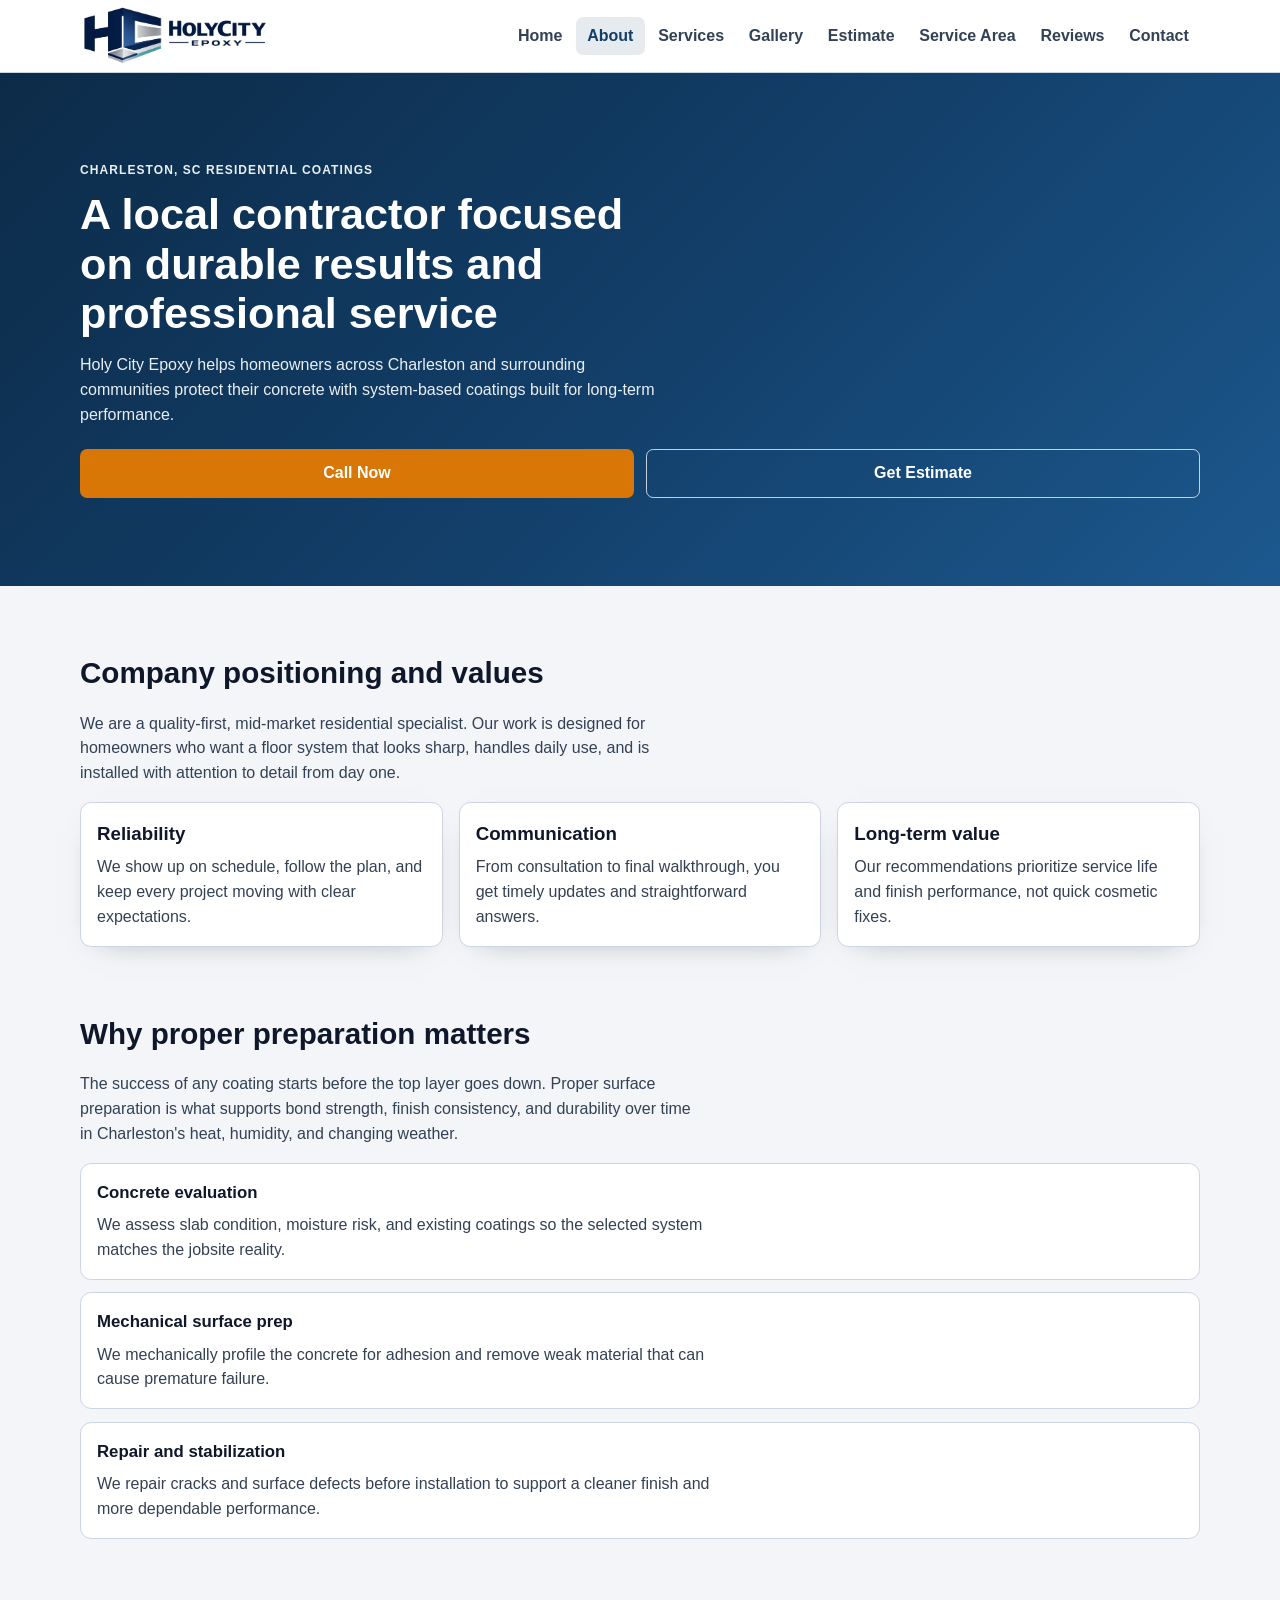
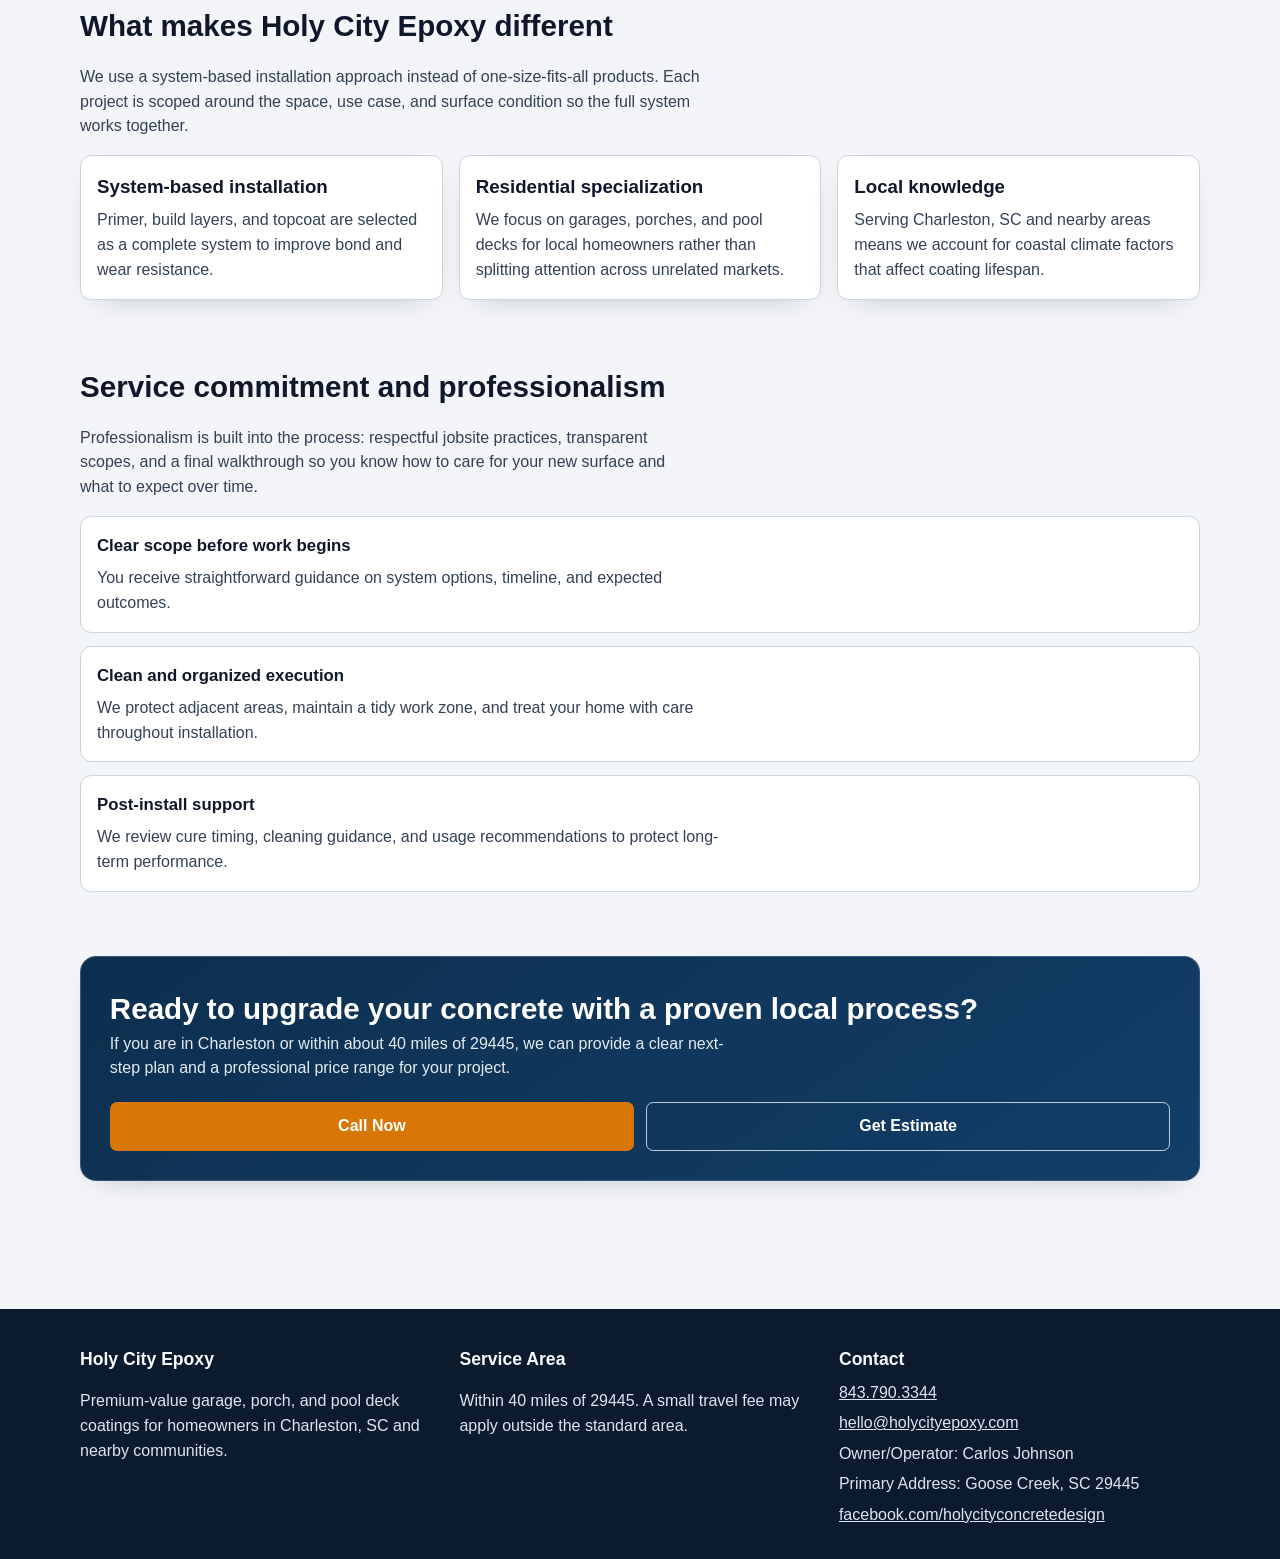
==== commit 60445dce: "Restore header logo image and verify all image references" ====
--- a/about.html
+++ b/about.html
@@ -22,7 +22,10 @@
     <a class="skip-link" href="#main-content">Skip to main content</a>
     <header class="site-header">
       <div class="layout-container header-inner">
-        <a class="brand" href="index.html">Holy City Epoxy</a>
+        <a class="brand" href="index.html" aria-label="Holy City Epoxy home">
+          <img class="brand-logo" src="assets/images/branding/holy-city-epoxy-logo-primary.png" alt="Holy City Epoxy logo" width="1096" height="347" />
+          <span class="brand-text">Holy City Epoxy</span>
+        </a>
         <button class="menu-toggle" type="button" data-menu-button aria-expanded="false" aria-controls="site-nav">Menu</button>
         <nav id="site-nav" class="site-nav" aria-label="Primary" data-site-nav>
           <ul>
--- a/assets/css/styles.min.css
+++ b/assets/css/styles.min.css
@@ -1 +1,930 @@
-:root{--bg:#f3f5f8;--surface:#ffffff;--surface-muted:#eef2f7;--text:#0f172a;--muted:#334155;--primary:#123e68;--primary-dark:#0d2f4f;--accent:#d97706;--accent-dark:#b45309;--border:#cbd5e1;--focus:#f59e0b;--success:#166534;--shadow-soft:0 10px 30px -22px rgb(15 23 42 / 0.5);--radius-sm:0.45rem;--radius-md:0.7rem;--radius-lg:1rem;--section-space:clamp(2.5rem,5vw,4.5rem);--max-width:70rem;}*{box-sizing:border-box;}html{scroll-behavior:smooth;}body{margin:0;font-family:"Inter","Segoe UI",Roboto,Helvetica,Arial,sans-serif;color:var(--text);background:linear-gradient(to bottom,#f7f9fc,#eef2f6 16rem,var(--bg) 24rem);line-height:1.55;}a{color:inherit;}img{max-width:100%;display:block;}.service-area-map{border-radius:var(--radius-md);border:1px solid var(--border);box-shadow:var(--shadow-soft);}.skip-link{position:absolute;top:-10rem;left:0;z-index:2000;background:var(--text);color:#fff;padding:0.8rem 1rem;border-bottom-right-radius:var(--radius-sm);}.skip-link:focus{top:0;}:focus-visible{outline:3px solid var(--focus);outline-offset:2px;}.layout-container{width:min(100% - 2rem,var(--max-width));margin-inline:auto;}.site-header{position:sticky;top:0;z-index:1000;border-bottom:1px solid var(--border);background:rgb(255 255 255 / 0.95);backdrop-filter:blur(8px);}.header-inner{min-height:4.5rem;display:flex;align-items:center;justify-content:space-between;gap:0.9rem;}.brand{text-decoration:none;font-weight:800;letter-spacing:0.01em;}.menu-toggle{border:1px solid var(--border);border-radius:var(--radius-sm);background:var(--surface);padding:0.55rem 0.75rem;color:var(--text);font-weight:600;}.site-nav{display:none;}.site-nav.is-open{display:block;position:absolute;top:calc(100% + 1px);right:1rem;left:1rem;border:1px solid var(--border);border-radius:var(--radius-md);background:var(--surface);box-shadow:var(--shadow-soft);}.site-nav ul{list-style:none;margin:0;padding:0.9rem;display:grid;gap:0.35rem;}.site-nav a{text-decoration:none;color:var(--muted);font-weight:600;border-radius:var(--radius-sm);display:block;padding:0.5rem 0.6rem;}.site-nav a:hover{background:var(--surface-muted);color:var(--text);}.site-nav a[aria-current="page"]{background:rgb(18 62 104 / 0.1);color:var(--primary);}.page-hero{color:#fff;padding:clamp(3rem,7vw,5.5rem) 0;background:linear-gradient(135deg,#0c2b48,#123e68 50%,#1c588e);}.page-hero h1{margin:0.65rem 0 0.9rem;max-width:24ch;font-size:clamp(1.8rem,5vw,2.7rem);line-height:1.15;}.page-hero p{margin:0;color:rgb(241 245 249 / 0.97);max-width:65ch;}.eyebrow{margin:0;text-transform:uppercase;letter-spacing:0.09em;font-size:0.75rem;font-weight:700;color:rgb(252 211 77 / 0.95);}.hero-actions{display:flex;flex-wrap:wrap;gap:0.75rem;margin-top:1.3rem;}.hero-actions-equal .button-equal{flex:1 1 11rem;}.button{text-decoration:none;border:1px solid transparent;border-radius:var(--radius-sm);min-height:2.75rem;padding:0.7rem 1.05rem;font-weight:700;display:inline-flex;align-items:center;justify-content:center;gap:0.4rem;transition:background-color 120ms ease,color 120ms ease,border-color 120ms ease;cursor:pointer;}.button-primary{background:var(--accent);color:#fff;}.button-primary:hover{background:var(--accent-dark);}.button-secondary{border-color:rgb(255 255 255 / 0.75);color:#fff;background:transparent;}.button-secondary:hover{background:rgb(255 255 255 / 0.13);}.content-section .button-secondary{color:var(--primary);border-color:rgb(18 62 104 / 0.35);background:transparent;}.content-section .button-secondary:hover{background:rgb(18 62 104 / 0.07);}.trust-strip{border-bottom:1px solid var(--border);background:#fff;}.trust-strip-inner{display:grid;gap:0.3rem;padding:1rem 0;}.trust-line{margin:0;color:var(--primary);font-weight:700;}.review-line{margin:0;color:var(--muted);font-size:0.95rem;}.content-section{padding:var(--section-space) 0 0;}.content-section:last-of-type{padding-bottom:var(--section-space);}.field-error{margin:0.35rem 0 0;color:#991b1b;font-size:0.9rem;font-weight:600;}.is-invalid{border-color:#dc2626 !important;}.form-alert{margin:1rem 0;padding:0.75rem 0.9rem;border-radius:var(--radius-sm);border:1px solid #dc2626;background:#fef2f2;color:#7f1d1d;font-weight:600;}.form-alert-success{border-color:#15803d;background:#f0fdf4;color:#14532d;}@supports not (display:grid){.card-grid,.before-after-grid,.gallery-grid,.footer-grid,.form-grid,.internal-link-grid,.review-grid,.service-area-layout{display:flex;flex-wrap:wrap;gap:1rem;}.card-grid>*,.before-after-grid>*,.gallery-grid>*,.footer-grid>*,.form-grid>*,.internal-link-grid>*,.review-grid>*,.service-area-layout>*{flex:1 1 18rem;}.form-grid>.form-full{flex-basis:100%;}}.content-section h2{margin:0;font-size:clamp(1.35rem,3vw,1.85rem);}.content-section p{max-width:70ch;color:var(--muted);}.card-grid{margin-top:1rem;display:grid;gap:1rem;}.card{background:var(--surface);border:1px solid var(--border);border-radius:var(--radius-md);padding:1rem;box-shadow:var(--shadow-soft);}.card h3{margin:0 0 0.45rem;}.card p{margin:0;}.internal-link-grid{margin-top:1rem;display:grid;gap:1rem;}.internal-link-grid .card{text-decoration:none;}.internal-link-grid .card:hover h3{color:var(--primary);}.before-after-grid{margin-top:1rem;display:grid;gap:1rem;}.proof-card{background:var(--surface);border:1px solid var(--border);border-radius:var(--radius-md);padding:1rem;box-shadow:var(--shadow-soft);}.proof-card h3{margin:0 0 0.6rem;}.proof-card figure{margin:0 0 0.65rem;}.proof-card img{width:100%;aspect-ratio:16 / 10;object-fit:cover;border-radius:calc(var(--radius-md) - 0.2rem);}.process-list{margin:1rem 0 0;padding:0;list-style:none;display:grid;gap:0.8rem;}.process-list li{background:var(--surface);border:1px solid var(--border);border-radius:var(--radius-md);padding:1rem;}.process-list h3{margin:0 0 0.45rem;font-size:1.05rem;}.process-list p{margin:0;}.cta-panel{background:var(--surface);border:1px solid var(--border);border-radius:var(--radius-lg);box-shadow:var(--shadow-soft);padding:clamp(1.2rem,3vw,1.8rem);}.cta-panel h2,.cta-panel p{margin-top:0;}.service-area-layout{display:grid;gap:1rem;}.service-area-figure{margin:0;}.service-area-figure img{width:100%;border-radius:var(--radius-md);border:1px solid var(--border);aspect-ratio:4 / 3;object-fit:cover;}.cta-panel-dark{color:#fff;background:linear-gradient(145deg,#0d2f4f,#123e68);border-color:rgb(255 255 255 / 0.16);}.cta-panel-dark p{color:rgb(241 245 249 / 0.95);}.cta-panel-dark .button-secondary{border-color:rgb(255 255 255 / 0.75);color:#fff;}.cta-panel-dark .button-secondary:hover{background:rgb(255 255 255 / 0.13);}.stacked-form{background:var(--surface);border:1px solid var(--border);border-radius:var(--radius-md);padding:clamp(1rem,3.5vw,1.5rem);box-shadow:var(--shadow-soft);}.form-note{margin-top:0;color:var(--muted);}.form-grid{display:grid;gap:0.9rem;margin-bottom:1rem;}label{display:grid;gap:0.4rem;font-weight:600;color:var(--text);}input,select,textarea{width:100%;min-height:2.5rem;border:1px solid var(--border);border-radius:0.45rem;padding:0.55rem 0.65rem;font:inherit;color:var(--text);background:#fff;}textarea{min-height:7.5rem;resize:vertical;}input::file-selector-button{border:0;background:var(--surface-muted);color:var(--text);padding:0.35rem 0.55rem;border-radius:0.35rem;margin-right:0.55rem;}.mobile-cta{position:fixed;left:0;right:0;bottom:0;z-index:1100;display:grid;grid-template-columns:1fr 1fr;gap:0.5rem;padding:0.65rem 0.75rem calc(0.65rem + env(safe-area-inset-bottom));border-top:1px solid var(--border);background:rgb(255 255 255 / 0.97);box-shadow:0 -10px 25px -20px rgb(15 23 42 / 0.6);}.mobile-cta .button{width:100%;}.mobile-cta .button-secondary{color:var(--primary);border-color:rgb(18 62 104 / 0.35);}.mobile-cta .button-secondary:hover{background:rgb(18 62 104 / 0.07);}body.has-mobile-cta{padding-bottom:5.2rem;}.site-footer{margin-top:clamp(2rem,5vw,4rem);padding:2.3rem 0 2rem;background:#0b1b2d;color:#dce5f3;}.site-footer h2{margin:0 0 0.5rem;color:#f8fafc;font-size:1.1rem;}.footer-grid{display:grid;gap:1.15rem;}.footer-grid ul{list-style:none;margin:0;padding:0;display:grid;gap:0.35rem;}.footer-grid a{color:#dce5f3;}.footer-grid a:hover{color:#fff;}@media (min-width:40rem){.card-grid{grid-template-columns:repeat(2,minmax(0,1fr));}.before-after-grid{grid-template-columns:repeat(2,minmax(0,1fr));}.form-grid{grid-template-columns:repeat(2,minmax(0,1fr));}}@media (min-width:52rem){.menu-toggle{display:none;}.site-nav{display:block;position:static;}.site-nav ul{padding:0;display:flex;flex-wrap:wrap;gap:0.15rem;}.site-nav a{padding:0.4rem 0.7rem;}.card-grid{grid-template-columns:repeat(3,minmax(0,1fr));}.footer-grid{grid-template-columns:repeat(3,minmax(0,1fr));}.service-area-layout{grid-template-columns:1.15fr minmax(0,0.85fr);align-items:center;}.mobile-cta{display:none;}body.has-mobile-cta{padding-bottom:0;}}.service-decision-grid,.finish-choice-grid,.gallery-grid{margin-top:1rem;display:grid;gap:1rem;}.service-detail-card,.gallery-card{background:var(--surface);border:1px solid var(--border);border-radius:var(--radius-md);padding:1rem;box-shadow:var(--shadow-soft);}.service-detail-card h3,.gallery-card h3{margin:0;}.service-outcome{margin:0.55rem 0 0;color:var(--text);font-weight:600;}.service-detail-list{margin:0.75rem 0 1rem;padding-left:1.1rem;display:grid;gap:0.45rem;color:var(--muted);}.service-area-list-wrap{margin-top:1rem;background:var(--surface);border:1px solid var(--border);border-radius:var(--radius-md);padding:1rem;box-shadow:var(--shadow-soft);}.service-area-list-intro{margin:0;color:var(--text);font-weight:700;}.service-area-list{margin:0.65rem 0 0;padding-left:1.1rem;columns:2;gap:1.5rem;}.service-area-list li{margin:0.2rem 0;color:var(--muted);}.gallery-filter-controls{margin-top:1rem;display:flex;flex-wrap:wrap;gap:0.5rem;}.gallery-filter-button{border:1px solid var(--border);border-radius:999px;background:var(--surface);color:var(--text);font:inherit;font-weight:600;min-height:2.2rem;padding:0.35rem 0.85rem;cursor:pointer;}.gallery-filter-button.is-active,.gallery-filter-button:hover{border-color:var(--primary);background:rgb(18 62 104 / 0.09);color:var(--primary);}.gallery-card-header{display:flex;align-items:center;justify-content:space-between;gap:0.7rem;}.gallery-tag{border-radius:999px;background:rgb(18 62 104 / 0.12);color:var(--primary);font-size:0.8rem;font-weight:700;padding:0.2rem 0.55rem;}.before-after-pair{margin-top:0.8rem;display:grid;gap:0.7rem;}.before-after-pair figure{margin:0;}.before-after-pair figcaption{margin-top:0.45rem;color:var(--muted);font-size:0.9rem;}.image-placeholder{border-radius:calc(var(--radius-md) - 0.2rem);border:1px dashed var(--border);background:var(--surface-muted);color:var(--muted);font-weight:700;text-transform:uppercase;letter-spacing:0.05em;min-height:8rem;display:grid;place-items:center;}.image-placeholder--media{width:100%;aspect-ratio:16 / 10;}.gallery-results-note{margin:1rem 0 0;color:var(--muted);font-size:0.95rem;}.gallery-card.is-hidden{display:none;}@media (min-width:40rem){.service-decision-grid,.gallery-grid{grid-template-columns:repeat(2,minmax(0,1fr));}.finish-choice-grid{grid-template-columns:repeat(3,minmax(0,1fr));}.before-after-pair{grid-template-columns:repeat(2,minmax(0,1fr));}}@media (min-width:52rem){.service-decision-grid{grid-template-columns:repeat(3,minmax(0,1fr));}.gallery-grid{grid-template-columns:repeat(3,minmax(0,1fr));}}.review-grid{margin-top:1rem;display:grid;gap:1rem;}.review-card{background:var(--surface);border:1px solid var(--border);border-radius:var(--radius-md);padding:1rem;box-shadow:var(--shadow-soft);}.review-quote{margin:0;color:var(--text);}.review-meta{margin:0.75rem 0 0;color:var(--muted);font-size:0.95rem;}.form-full{grid-column:1 / -1;}.visually-hidden{position:absolute;width:1px;height:1px;padding:0;margin:-1px;overflow:hidden;clip:rect(0,0,0,0);white-space:nowrap;border:0;}.form-step{border:1px solid var(--border);border-radius:var(--radius-sm);padding:1rem;margin:0 0 1rem;}.form-step legend{font-weight:700;padding:0 0.35rem;}.estimate-result{border:1px solid var(--border);border-radius:var(--radius-sm);background:var(--surface-muted);padding:0.9rem;margin:0 0 1rem;color:var(--text);font-weight:600;}.service-reminder{margin-top:1rem;color:var(--muted);}@media (min-width:40rem){.review-grid{grid-template-columns:repeat(2,minmax(0,1fr));}}@media (min-width:52rem){.review-grid{grid-template-columns:repeat(3,minmax(0,1fr));}}+:root {
+  --bg: #f3f5f8;
+  --surface: #ffffff;
+  --surface-muted: #eef2f7;
+  --text: #0f172a;
+  --muted: #334155;
+  --primary: #123e68;
+  --primary-dark: #0d2f4f;
+  --accent: #d97706;
+  --accent-dark: #b45309;
+  --border: #cbd5e1;
+  --focus: #f59e0b;
+  --success: #166534;
+  --shadow-soft: 0 10px 30px -22px rgb(15 23 42 / 0.5);
+  --radius-sm: 0.45rem;
+  --radius-md: 0.7rem;
+  --radius-lg: 1rem;
+  --section-space: clamp(2.5rem, 5vw, 4.5rem);
+  --max-width: 70rem;
+}
+
+* {
+  box-sizing: border-box;
+}
+
+html {
+  scroll-behavior: smooth;
+}
+
+body {
+  margin: 0;
+  font-family: "Inter", "Segoe UI", Roboto, Helvetica, Arial, sans-serif;
+  color: var(--text);
+  background: linear-gradient(to bottom, #f7f9fc, #eef2f6 16rem, var(--bg) 24rem);
+  line-height: 1.55;
+}
+
+a {
+  color: inherit;
+}
+
+img {
+  max-width: 100%;
+  display: block;
+}
+
+.service-area-map {
+  border-radius: var(--radius-md);
+  border: 1px solid var(--border);
+  box-shadow: var(--shadow-soft);
+}
+
+.skip-link {
+  position: absolute;
+  top: -10rem;
+  left: 0;
+  z-index: 2000;
+  background: var(--text);
+  color: #fff;
+  padding: 0.8rem 1rem;
+  border-bottom-right-radius: var(--radius-sm);
+}
+
+.skip-link:focus {
+  top: 0;
+}
+
+:focus-visible {
+  outline: 3px solid var(--focus);
+  outline-offset: 2px;
+}
+
+.layout-container {
+  width: min(100% - 2rem, var(--max-width));
+  margin-inline: auto;
+}
+
+.site-header {
+  position: sticky;
+  top: 0;
+  z-index: 1000;
+  border-bottom: 1px solid var(--border);
+  background: rgb(255 255 255 / 0.95);
+  backdrop-filter: blur(8px);
+}
+
+.header-inner {
+  min-height: 4.5rem;
+  display: flex;
+  align-items: center;
+  justify-content: space-between;
+  gap: 0.9rem;
+}
+
+.brand {
+  display: inline-flex;
+  align-items: center;
+  gap: 0.6rem;
+  text-decoration: none;
+  font-weight: 800;
+  letter-spacing: 0.01em;
+}
+
+.brand-logo {
+  width: clamp(9.5rem, 20vw, 12rem);
+  height: auto;
+}
+
+.brand-text {
+  position: absolute;
+  width: 1px;
+  height: 1px;
+  padding: 0;
+  margin: -1px;
+  overflow: hidden;
+  clip: rect(0 0 0 0);
+  white-space: nowrap;
+  border: 0;
+}
+
+.menu-toggle {
+  border: 1px solid var(--border);
+  border-radius: var(--radius-sm);
+  background: var(--surface);
+  padding: 0.55rem 0.75rem;
+  color: var(--text);
+  font-weight: 600;
+}
+
+.site-nav {
+  display: none;
+}
+
+.site-nav.is-open {
+  display: block;
+  position: absolute;
+  top: calc(100% + 1px);
+  right: 1rem;
+  left: 1rem;
+  border: 1px solid var(--border);
+  border-radius: var(--radius-md);
+  background: var(--surface);
+  box-shadow: var(--shadow-soft);
+}
+
+.site-nav ul {
+  list-style: none;
+  margin: 0;
+  padding: 0.9rem;
+  display: grid;
+  gap: 0.35rem;
+}
+
+.site-nav a {
+  text-decoration: none;
+  color: var(--muted);
+  font-weight: 600;
+  border-radius: var(--radius-sm);
+  display: block;
+  padding: 0.5rem 0.6rem;
+}
+
+.site-nav a:hover {
+  background: var(--surface-muted);
+  color: var(--text);
+}
+
+.site-nav a[aria-current="page"] {
+  background: rgb(18 62 104 / 0.1);
+  color: var(--primary);
+}
+
+.page-hero {
+  color: #fff;
+  padding: clamp(3rem, 7vw, 5.5rem) 0;
+  background: linear-gradient(135deg, #0c2b48, #123e68 50%, #1c588e);
+}
+
+.page-hero h1 {
+  margin: 0.65rem 0 0.9rem;
+  max-width: 24ch;
+  font-size: clamp(1.8rem, 5vw, 2.7rem);
+  line-height: 1.15;
+}
+
+.page-hero p {
+  margin: 0;
+  color: rgb(241 245 249 / 0.97);
+  max-width: 65ch;
+}
+
+.eyebrow {
+  margin: 0;
+  text-transform: uppercase;
+  letter-spacing: 0.09em;
+  font-size: 0.75rem;
+  font-weight: 700;
+  color: rgb(252 211 77 / 0.95);
+}
+
+.hero-actions {
+  display: flex;
+  flex-wrap: wrap;
+  gap: 0.75rem;
+  margin-top: 1.3rem;
+}
+
+.hero-actions-equal .button-equal {
+  flex: 1 1 11rem;
+}
+
+.button {
+  text-decoration: none;
+  border: 1px solid transparent;
+  border-radius: var(--radius-sm);
+  min-height: 2.75rem;
+  padding: 0.7rem 1.05rem;
+  font-weight: 700;
+  display: inline-flex;
+  align-items: center;
+  justify-content: center;
+  gap: 0.4rem;
+  transition: background-color 120ms ease, color 120ms ease, border-color 120ms ease;
+  cursor: pointer;
+}
+
+.button-primary {
+  background: var(--accent);
+  color: #fff;
+}
+
+.button-primary:hover {
+  background: var(--accent-dark);
+}
+
+.button-secondary {
+  border-color: rgb(255 255 255 / 0.75);
+  color: #fff;
+  background: transparent;
+}
+
+.button-secondary:hover {
+  background: rgb(255 255 255 / 0.13);
+}
+
+.content-section .button-secondary {
+  color: var(--primary);
+  border-color: rgb(18 62 104 / 0.35);
+  background: transparent;
+}
+
+.content-section .button-secondary:hover {
+  background: rgb(18 62 104 / 0.07);
+}
+
+.trust-strip {
+  border-bottom: 1px solid var(--border);
+  background: #fff;
+}
+
+.trust-strip-inner {
+  display: grid;
+  gap: 0.3rem;
+  padding: 1rem 0;
+}
+
+.trust-line {
+  margin: 0;
+  color: var(--primary);
+  font-weight: 700;
+}
+
+.review-line {
+  margin: 0;
+  color: var(--muted);
+  font-size: 0.95rem;
+}
+
+.content-section {
+  padding: var(--section-space) 0 0;
+}
+
+.content-section:last-of-type {
+  padding-bottom: var(--section-space);
+}
+
+.field-error {
+  margin: 0.35rem 0 0;
+  color: #991b1b;
+  font-size: 0.9rem;
+  font-weight: 600;
+}
+
+.is-invalid {
+  border-color: #dc2626 !important;
+}
+
+.form-alert {
+  margin: 1rem 0;
+  padding: 0.75rem 0.9rem;
+  border-radius: var(--radius-sm);
+  border: 1px solid #dc2626;
+  background: #fef2f2;
+  color: #7f1d1d;
+  font-weight: 600;
+}
+
+.form-alert-success {
+  border-color: #15803d;
+  background: #f0fdf4;
+  color: #14532d;
+}
+
+@supports not (display: grid) {
+  .card-grid,
+  .before-after-grid,
+  .gallery-grid,
+  .footer-grid,
+  .form-grid,
+  .internal-link-grid,
+  .review-grid,
+  .service-area-layout {
+    display: flex;
+    flex-wrap: wrap;
+    gap: 1rem;
+  }
+
+  .card-grid > *,
+  .before-after-grid > *,
+  .gallery-grid > *,
+  .footer-grid > *,
+  .form-grid > *,
+  .internal-link-grid > *,
+  .review-grid > *,
+  .service-area-layout > * {
+    flex: 1 1 18rem;
+  }
+
+  .form-grid > .form-full {
+    flex-basis: 100%;
+  }
+}
+
+.content-section h2 {
+  margin: 0;
+  font-size: clamp(1.35rem, 3vw, 1.85rem);
+}
+
+.content-section p {
+  max-width: 70ch;
+  color: var(--muted);
+}
+
+.card-grid {
+  margin-top: 1rem;
+  display: grid;
+  gap: 1rem;
+}
+
+.card {
+  background: var(--surface);
+  border: 1px solid var(--border);
+  border-radius: var(--radius-md);
+  padding: 1rem;
+  box-shadow: var(--shadow-soft);
+}
+
+.card h3 {
+  margin: 0 0 0.45rem;
+}
+
+.card p {
+  margin: 0;
+}
+
+.internal-link-grid {
+  margin-top: 1rem;
+  display: grid;
+  gap: 1rem;
+}
+
+.internal-link-grid .card {
+  text-decoration: none;
+}
+
+.internal-link-grid .card:hover h3 {
+  color: var(--primary);
+}
+
+.before-after-grid {
+  margin-top: 1rem;
+  display: grid;
+  gap: 1rem;
+}
+
+.proof-card {
+  background: var(--surface);
+  border: 1px solid var(--border);
+  border-radius: var(--radius-md);
+  padding: 1rem;
+  box-shadow: var(--shadow-soft);
+}
+
+.proof-card h3 {
+  margin: 0 0 0.6rem;
+}
+
+.proof-card figure {
+  margin: 0 0 0.65rem;
+}
+
+.proof-card img {
+  width: 100%;
+  aspect-ratio: 16 / 10;
+  object-fit: cover;
+  border-radius: calc(var(--radius-md) - 0.2rem);
+}
+
+.process-list {
+  margin: 1rem 0 0;
+  padding: 0;
+  list-style: none;
+  display: grid;
+  gap: 0.8rem;
+}
+
+.process-list li {
+  background: var(--surface);
+  border: 1px solid var(--border);
+  border-radius: var(--radius-md);
+  padding: 1rem;
+}
+
+.process-list h3 {
+  margin: 0 0 0.45rem;
+  font-size: 1.05rem;
+}
+
+.process-list p {
+  margin: 0;
+}
+
+.cta-panel {
+  background: var(--surface);
+  border: 1px solid var(--border);
+  border-radius: var(--radius-lg);
+  box-shadow: var(--shadow-soft);
+  padding: clamp(1.2rem, 3vw, 1.8rem);
+}
+
+.cta-panel h2,
+.cta-panel p {
+  margin-top: 0;
+}
+
+.service-area-layout {
+  display: grid;
+  gap: 1rem;
+}
+
+.service-area-figure {
+  margin: 0;
+}
+
+.service-area-figure img {
+  width: 100%;
+  border-radius: var(--radius-md);
+  border: 1px solid var(--border);
+  aspect-ratio: 4 / 3;
+  object-fit: cover;
+}
+
+.cta-panel-dark {
+  color: #fff;
+  background: linear-gradient(145deg, #0d2f4f, #123e68);
+  border-color: rgb(255 255 255 / 0.16);
+}
+
+.cta-panel-dark p {
+  color: rgb(241 245 249 / 0.95);
+}
+
+.cta-panel-dark .button-secondary {
+  border-color: rgb(255 255 255 / 0.75);
+  color: #fff;
+}
+
+.cta-panel-dark .button-secondary:hover {
+  background: rgb(255 255 255 / 0.13);
+}
+
+.stacked-form {
+  background: var(--surface);
+  border: 1px solid var(--border);
+  border-radius: var(--radius-md);
+  padding: clamp(1rem, 3.5vw, 1.5rem);
+  box-shadow: var(--shadow-soft);
+}
+
+.form-note {
+  margin-top: 0;
+  color: var(--muted);
+}
+
+.form-grid {
+  display: grid;
+  gap: 0.9rem;
+  margin-bottom: 1rem;
+}
+
+label {
+  display: grid;
+  gap: 0.4rem;
+  font-weight: 600;
+  color: var(--text);
+}
+
+input,
+select,
+textarea {
+  width: 100%;
+  min-height: 2.5rem;
+  border: 1px solid var(--border);
+  border-radius: 0.45rem;
+  padding: 0.55rem 0.65rem;
+  font: inherit;
+  color: var(--text);
+  background: #fff;
+}
+
+textarea {
+  min-height: 7.5rem;
+  resize: vertical;
+}
+
+input::file-selector-button {
+  border: 0;
+  background: var(--surface-muted);
+  color: var(--text);
+  padding: 0.35rem 0.55rem;
+  border-radius: 0.35rem;
+  margin-right: 0.55rem;
+}
+
+.mobile-cta {
+  position: fixed;
+  left: 0;
+  right: 0;
+  bottom: 0;
+  z-index: 1100;
+  display: grid;
+  grid-template-columns: 1fr 1fr;
+  gap: 0.5rem;
+  padding: 0.65rem 0.75rem calc(0.65rem + env(safe-area-inset-bottom));
+  border-top: 1px solid var(--border);
+  background: rgb(255 255 255 / 0.97);
+  box-shadow: 0 -10px 25px -20px rgb(15 23 42 / 0.6);
+}
+
+.mobile-cta .button {
+  width: 100%;
+}
+
+.mobile-cta .button-secondary {
+  color: var(--primary);
+  border-color: rgb(18 62 104 / 0.35);
+}
+
+.mobile-cta .button-secondary:hover {
+  background: rgb(18 62 104 / 0.07);
+}
+
+body.has-mobile-cta {
+  padding-bottom: 5.2rem;
+}
+
+.site-footer {
+  margin-top: clamp(2rem, 5vw, 4rem);
+  padding: 2.3rem 0 2rem;
+  background: #0b1b2d;
+  color: #dce5f3;
+}
+
+.site-footer h2 {
+  margin: 0 0 0.5rem;
+  color: #f8fafc;
+  font-size: 1.1rem;
+}
+
+.footer-grid {
+  display: grid;
+  gap: 1.15rem;
+}
+
+.footer-grid ul {
+  list-style: none;
+  margin: 0;
+  padding: 0;
+  display: grid;
+  gap: 0.35rem;
+}
+
+.footer-grid a {
+  color: #dce5f3;
+}
+
+.footer-grid a:hover {
+  color: #fff;
+}
+
+@media (min-width: 40rem) {
+  .card-grid {
+    grid-template-columns: repeat(2, minmax(0, 1fr));
+  }
+
+  .before-after-grid {
+    grid-template-columns: repeat(2, minmax(0, 1fr));
+  }
+
+  .form-grid {
+    grid-template-columns: repeat(2, minmax(0, 1fr));
+  }
+}
+
+@media (min-width: 52rem) {
+  .menu-toggle {
+    display: none;
+  }
+
+  .site-nav {
+    display: block;
+    position: static;
+  }
+
+  .site-nav ul {
+    padding: 0;
+    display: flex;
+    flex-wrap: wrap;
+    gap: 0.15rem;
+  }
+
+  .site-nav a {
+    padding: 0.4rem 0.7rem;
+  }
+
+  .card-grid {
+    grid-template-columns: repeat(3, minmax(0, 1fr));
+  }
+
+  .footer-grid {
+    grid-template-columns: repeat(3, minmax(0, 1fr));
+  }
+
+  .service-area-layout {
+    grid-template-columns: 1.15fr minmax(0, 0.85fr);
+    align-items: center;
+  }
+
+  .mobile-cta {
+    display: none;
+  }
+
+  body.has-mobile-cta {
+    padding-bottom: 0;
+  }
+}
+
+.service-decision-grid,
+.finish-choice-grid,
+.gallery-grid {
+  margin-top: 1rem;
+  display: grid;
+  gap: 1rem;
+}
+
+.service-detail-card,
+.gallery-card {
+  background: var(--surface);
+  border: 1px solid var(--border);
+  border-radius: var(--radius-md);
+  padding: 1rem;
+  box-shadow: var(--shadow-soft);
+}
+
+.service-detail-card h3,
+.gallery-card h3 {
+  margin: 0;
+}
+
+.service-outcome {
+  margin: 0.55rem 0 0;
+  color: var(--text);
+  font-weight: 600;
+}
+
+.service-detail-list {
+  margin: 0.75rem 0 1rem;
+  padding-left: 1.1rem;
+  display: grid;
+  gap: 0.45rem;
+  color: var(--muted);
+}
+
+.service-area-list-wrap {
+  margin-top: 1rem;
+  background: var(--surface);
+  border: 1px solid var(--border);
+  border-radius: var(--radius-md);
+  padding: 1rem;
+  box-shadow: var(--shadow-soft);
+}
+
+.service-area-list-intro {
+  margin: 0;
+  color: var(--text);
+  font-weight: 700;
+}
+
+.service-area-list {
+  margin: 0.65rem 0 0;
+  padding-left: 1.1rem;
+  columns: 2;
+  gap: 1.5rem;
+}
+
+.service-area-list li {
+  margin: 0.2rem 0;
+  color: var(--muted);
+}
+
+.gallery-filter-controls {
+  margin-top: 1rem;
+  display: flex;
+  flex-wrap: wrap;
+  gap: 0.5rem;
+}
+
+.gallery-filter-button {
+  border: 1px solid var(--border);
+  border-radius: 999px;
+  background: var(--surface);
+  color: var(--text);
+  font: inherit;
+  font-weight: 600;
+  min-height: 2.2rem;
+  padding: 0.35rem 0.85rem;
+  cursor: pointer;
+}
+
+.gallery-filter-button.is-active,
+.gallery-filter-button:hover {
+  border-color: var(--primary);
+  background: rgb(18 62 104 / 0.09);
+  color: var(--primary);
+}
+
+.gallery-card-header {
+  display: flex;
+  align-items: center;
+  justify-content: space-between;
+  gap: 0.7rem;
+}
+
+.gallery-tag {
+  border-radius: 999px;
+  background: rgb(18 62 104 / 0.12);
+  color: var(--primary);
+  font-size: 0.8rem;
+  font-weight: 700;
+  padding: 0.2rem 0.55rem;
+}
+
+.before-after-pair {
+  margin-top: 0.8rem;
+  display: grid;
+  gap: 0.7rem;
+}
+
+.before-after-pair figure {
+  margin: 0;
+}
+
+.before-after-pair img,
+.image-placeholder--media {
+  width: 100%;
+  aspect-ratio: 16 / 10;
+  object-fit: contain;
+  border-radius: calc(var(--radius-md) - 0.2rem);
+  border: 1px solid var(--border);
+  background: var(--surface-muted);
+}
+
+.before-after-pair figcaption {
+  margin-top: 0.45rem;
+  color: var(--muted);
+  font-size: 0.9rem;
+}
+
+.image-placeholder {
+  border-radius: calc(var(--radius-md) - 0.2rem);
+  border: 1px dashed var(--border);
+  background: var(--surface-muted);
+  color: var(--muted);
+  font-weight: 700;
+  text-transform: uppercase;
+  letter-spacing: 0.05em;
+  min-height: 8rem;
+  display: grid;
+  place-items: center;
+}
+
+.image-placeholder--media {
+  display: grid;
+  place-items: center;
+}
+
+.gallery-results-note {
+  margin: 1rem 0 0;
+  color: var(--muted);
+  font-size: 0.95rem;
+}
+
+.gallery-card.is-hidden {
+  display: none;
+}
+
+@media (min-width: 40rem) {
+  .service-decision-grid,
+  .gallery-grid {
+    grid-template-columns: repeat(2, minmax(0, 1fr));
+  }
+
+  .finish-choice-grid {
+    grid-template-columns: repeat(3, minmax(0, 1fr));
+  }
+
+  .before-after-pair {
+    grid-template-columns: repeat(2, minmax(0, 1fr));
+  }
+}
+
+@media (min-width: 52rem) {
+  .service-decision-grid {
+    grid-template-columns: repeat(3, minmax(0, 1fr));
+  }
+
+  .gallery-grid {
+    grid-template-columns: repeat(3, minmax(0, 1fr));
+  }
+}
+
+.review-grid {
+  margin-top: 1rem;
+  display: grid;
+  gap: 1rem;
+}
+
+.review-card {
+  background: var(--surface);
+  border: 1px solid var(--border);
+  border-radius: var(--radius-md);
+  padding: 1rem;
+  box-shadow: var(--shadow-soft);
+}
+
+.review-quote {
+  margin: 0;
+  color: var(--text);
+}
+
+.review-meta {
+  margin: 0.75rem 0 0;
+  color: var(--muted);
+  font-size: 0.95rem;
+}
+
+.form-full {
+  grid-column: 1 / -1;
+}
+
+.visually-hidden {
+  position: absolute;
+  width: 1px;
+  height: 1px;
+  padding: 0;
+  margin: -1px;
+  overflow: hidden;
+  clip: rect(0, 0, 0, 0);
+  white-space: nowrap;
+  border: 0;
+}
+
+.form-step {
+  border: 1px solid var(--border);
+  border-radius: var(--radius-sm);
+  padding: 1rem;
+  margin: 0 0 1rem;
+}
+
+.form-step legend {
+  font-weight: 700;
+  padding: 0 0.35rem;
+}
+
+.estimate-result {
+  border: 1px solid var(--border);
+  border-radius: var(--radius-sm);
+  background: var(--surface-muted);
+  padding: 0.9rem;
+  margin: 0 0 1rem;
+  color: var(--text);
+  font-weight: 600;
+}
+
+.service-reminder {
+  margin-top: 1rem;
+  color: var(--muted);
+}
+
+@media (min-width: 40rem) {
+  .review-grid {
+    grid-template-columns: repeat(2, minmax(0, 1fr));
+  }
+}
+
+@media (min-width: 52rem) {
+  .review-grid {
+    grid-template-columns: repeat(3, minmax(0, 1fr));
+  }
+}
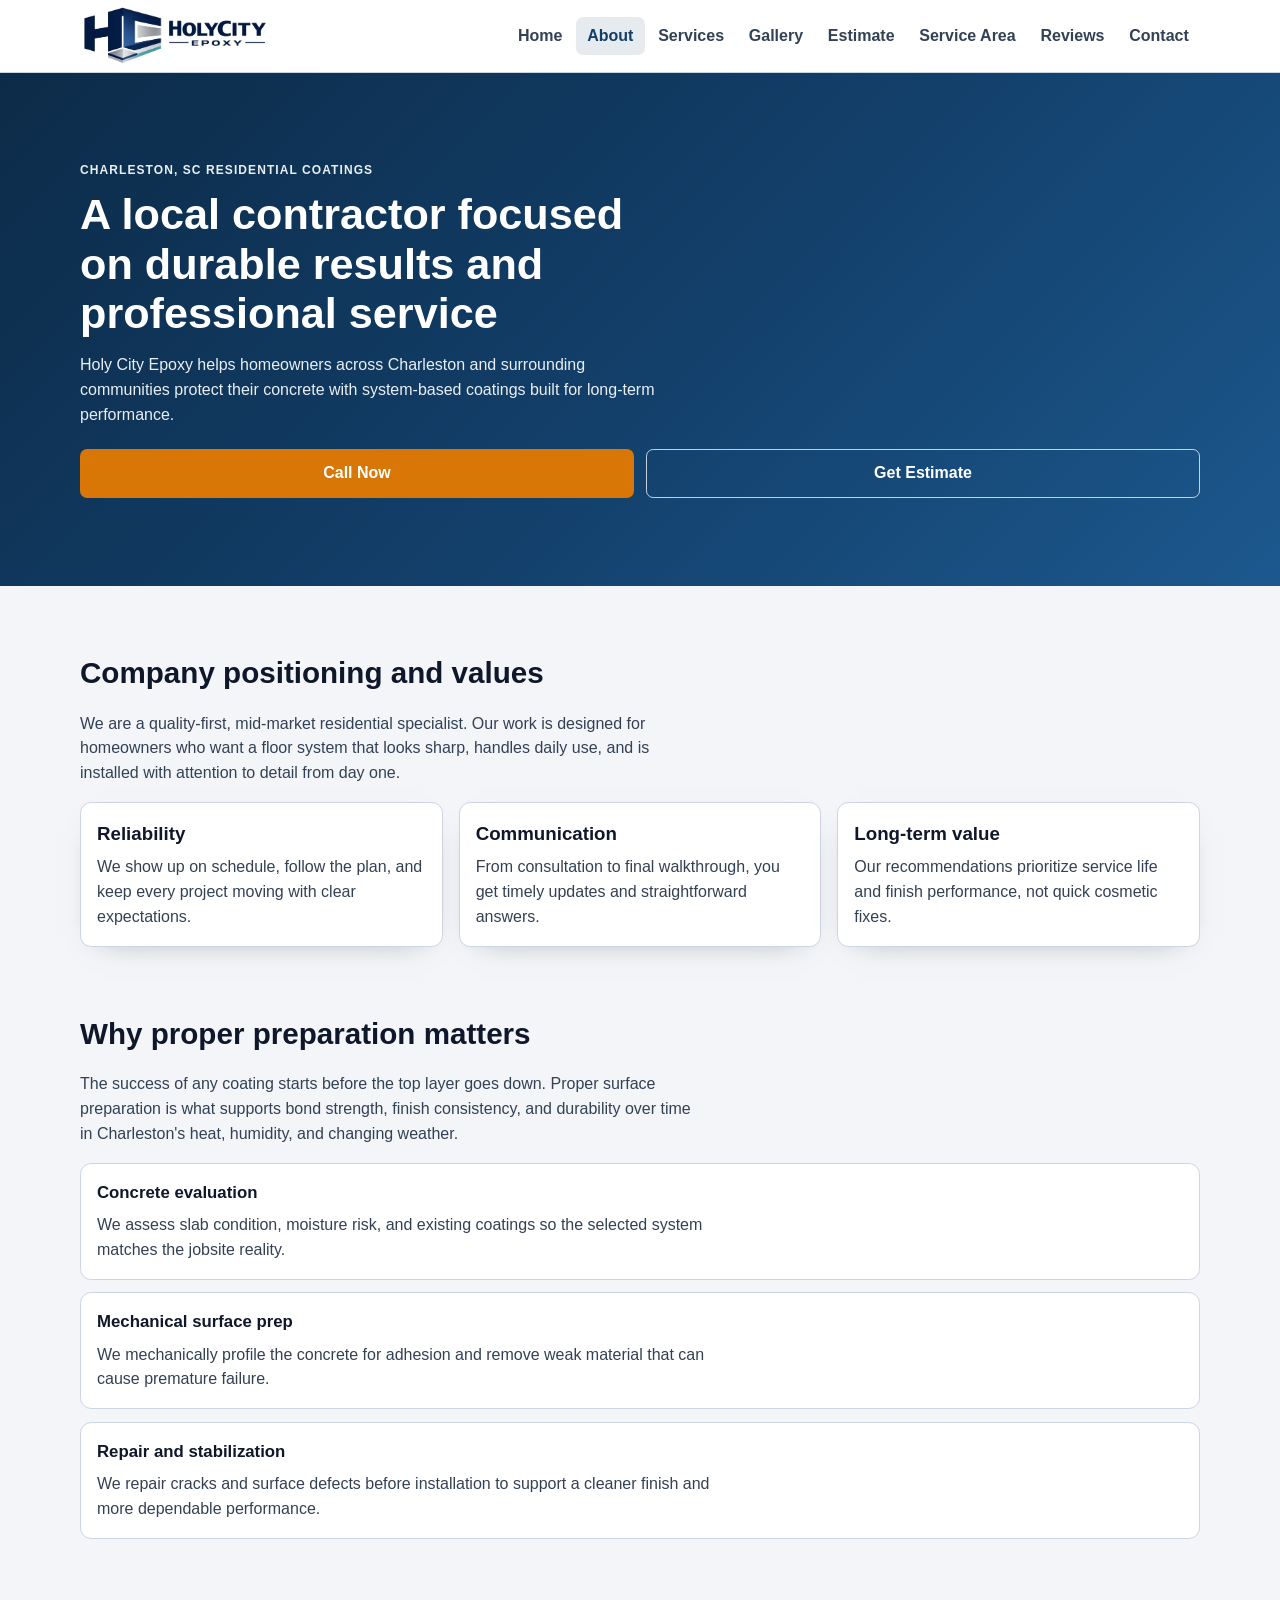
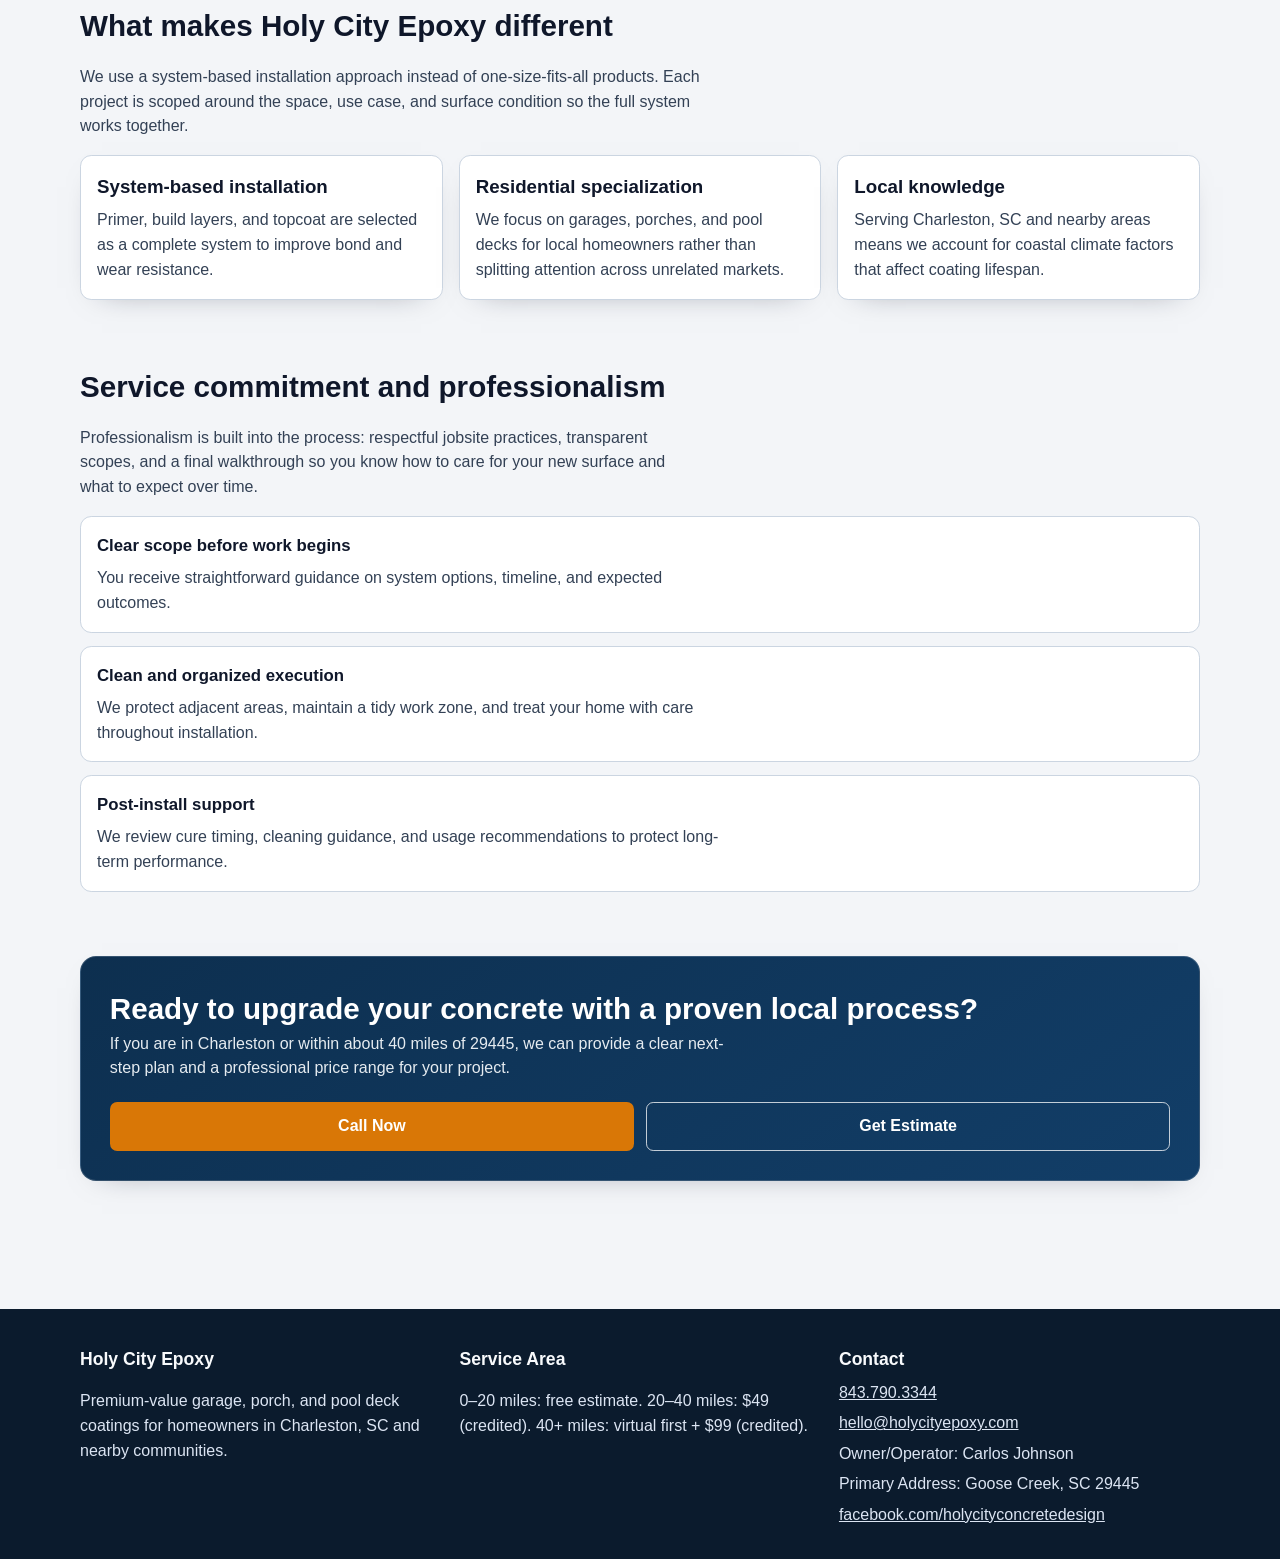
==== commit 014aeec2: "Make gallery GIF feature PR-safe with text-only workflow" ====
--- a/about.html
+++ b/about.html
@@ -173,7 +173,7 @@
         </section>
         <section>
           <h2>Service Area</h2>
-          <p>Within 40 miles of 29445. A small travel fee may apply outside the standard area.</p>
+          <p>0–20 miles: free estimate. 20–40 miles: $49 (credited). 40+ miles: virtual first + $99 (credited).</p>
         </section>
         <section>
           <h2>Contact</h2>
--- a/assets/css/styles.min.css
+++ b/assets/css/styles.min.css
@@ -289,6 +289,7 @@
   color: #991b1b;
   font-size: 0.9rem;
   font-weight: 600;
+  line-height: 1.4;
 }
 
 .is-invalid {
@@ -620,6 +621,11 @@
   .form-grid {
     grid-template-columns: repeat(2, minmax(0, 1fr));
   }
+
+  .service-area-list {
+    columns: 2;
+    gap: 1.5rem;
+  }
 }
 
 @media (min-width: 52rem) {
@@ -719,8 +725,8 @@
 .service-area-list {
   margin: 0.65rem 0 0;
   padding-left: 1.1rem;
-  columns: 2;
-  gap: 1.5rem;
+  columns: 1;
+  gap: 1rem;
 }
 
 .service-area-list li {
@@ -756,9 +762,10 @@
 
 .gallery-card-header {
   display: flex;
-  align-items: center;
+  align-items: flex-start;
   justify-content: space-between;
   gap: 0.7rem;
+  flex-wrap: wrap;
 }
 
 .gallery-tag {
@@ -774,17 +781,46 @@
   margin-top: 0.8rem;
   display: grid;
   gap: 0.7rem;
+  align-items: start;
 }
 
 .before-after-pair figure {
   margin: 0;
+  display: grid;
+  gap: 0.45rem;
+  align-content: start;
 }
 
 .before-after-pair img,
 .image-placeholder--media {
   width: 100%;
-  aspect-ratio: 16 / 10;
-  object-fit: contain;
+  aspect-ratio: 4 / 3;
+  object-fit: cover;
+  object-position: center;
+  border-radius: calc(var(--radius-md) - 0.2rem);
+  border: 1px solid var(--border);
+  background: var(--surface-muted);
+}
+
+.gallery-card {
+  display: grid;
+  align-content: start;
+}
+
+.gallery-media-frame {
+  margin-top: 0.8rem;
+}
+
+.gallery-media-frame figure {
+  margin: 0;
+  display: grid;
+  gap: 0.45rem;
+}
+
+.gallery-media-frame img {
+  width: 100%;
+  aspect-ratio: 4 / 3;
+  object-fit: cover;
   border-radius: calc(var(--radius-md) - 0.2rem);
   border: 1px solid var(--border);
   background: var(--surface-muted);
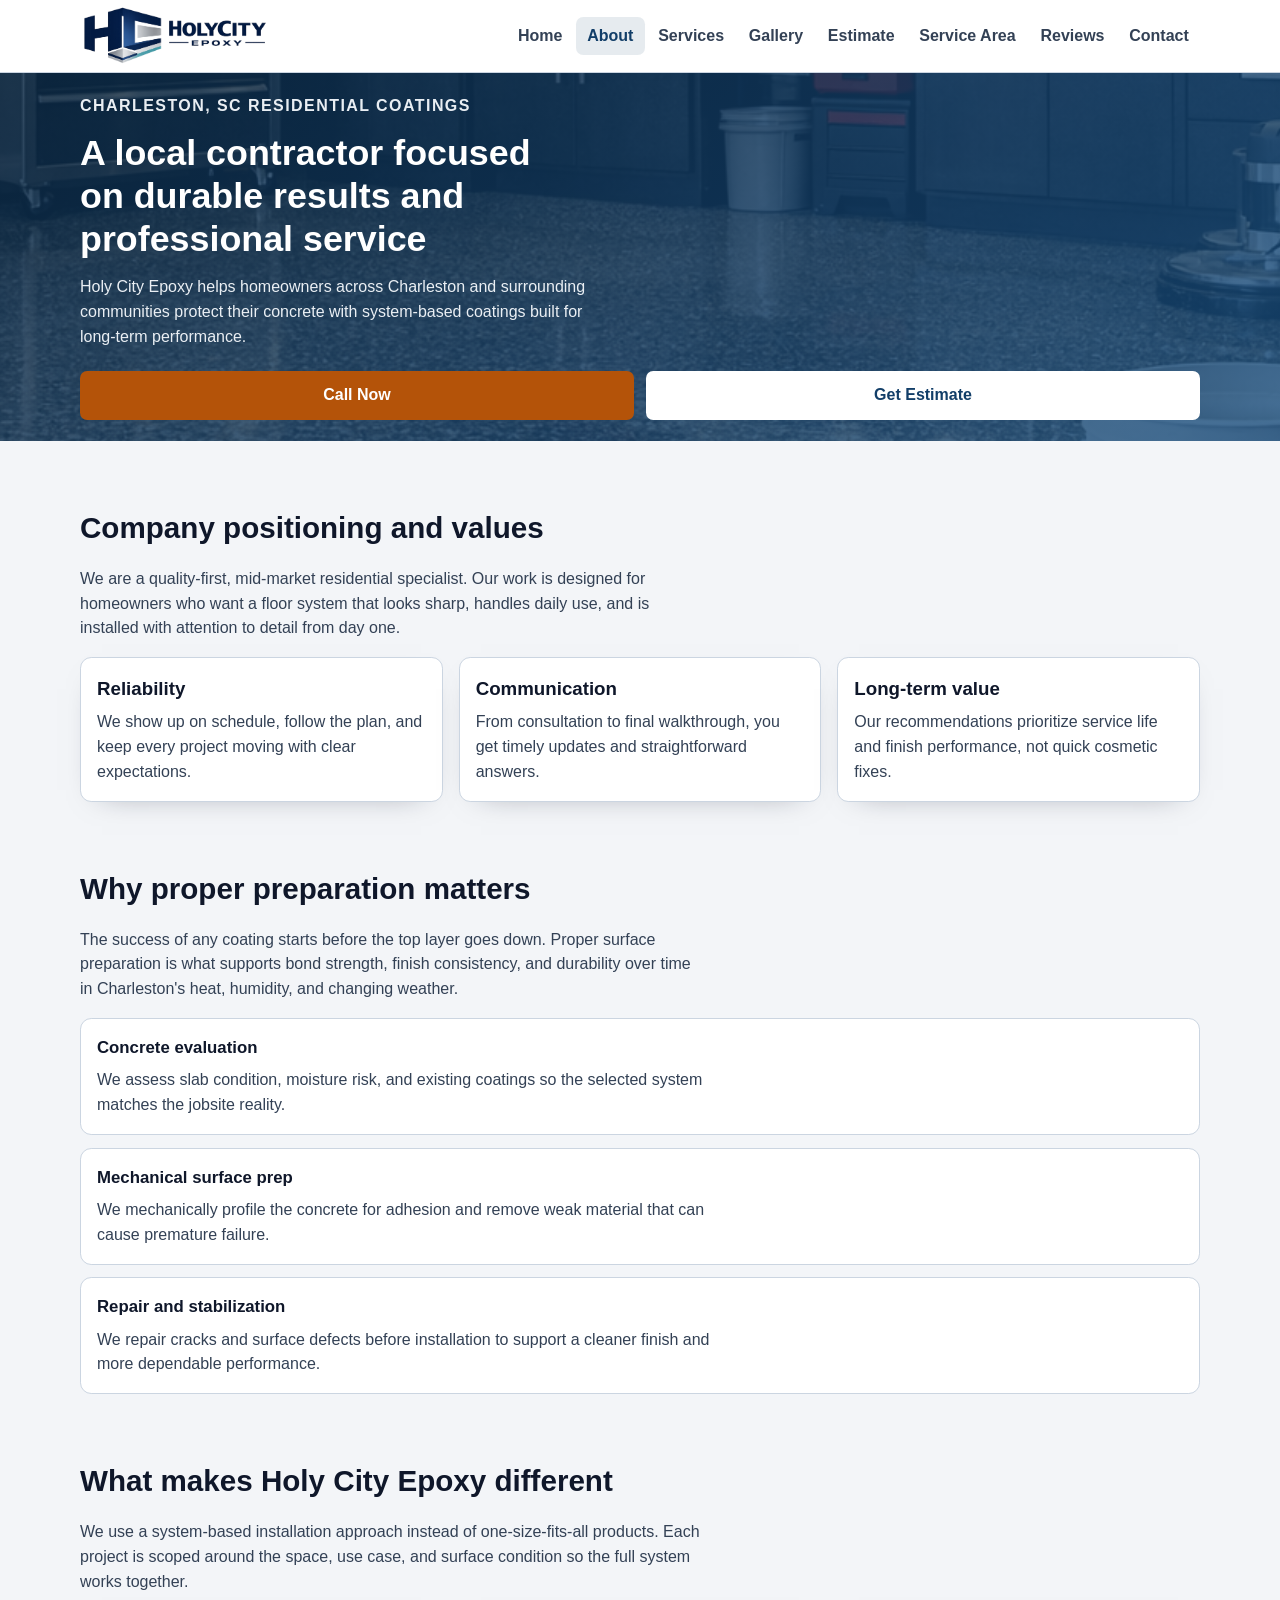
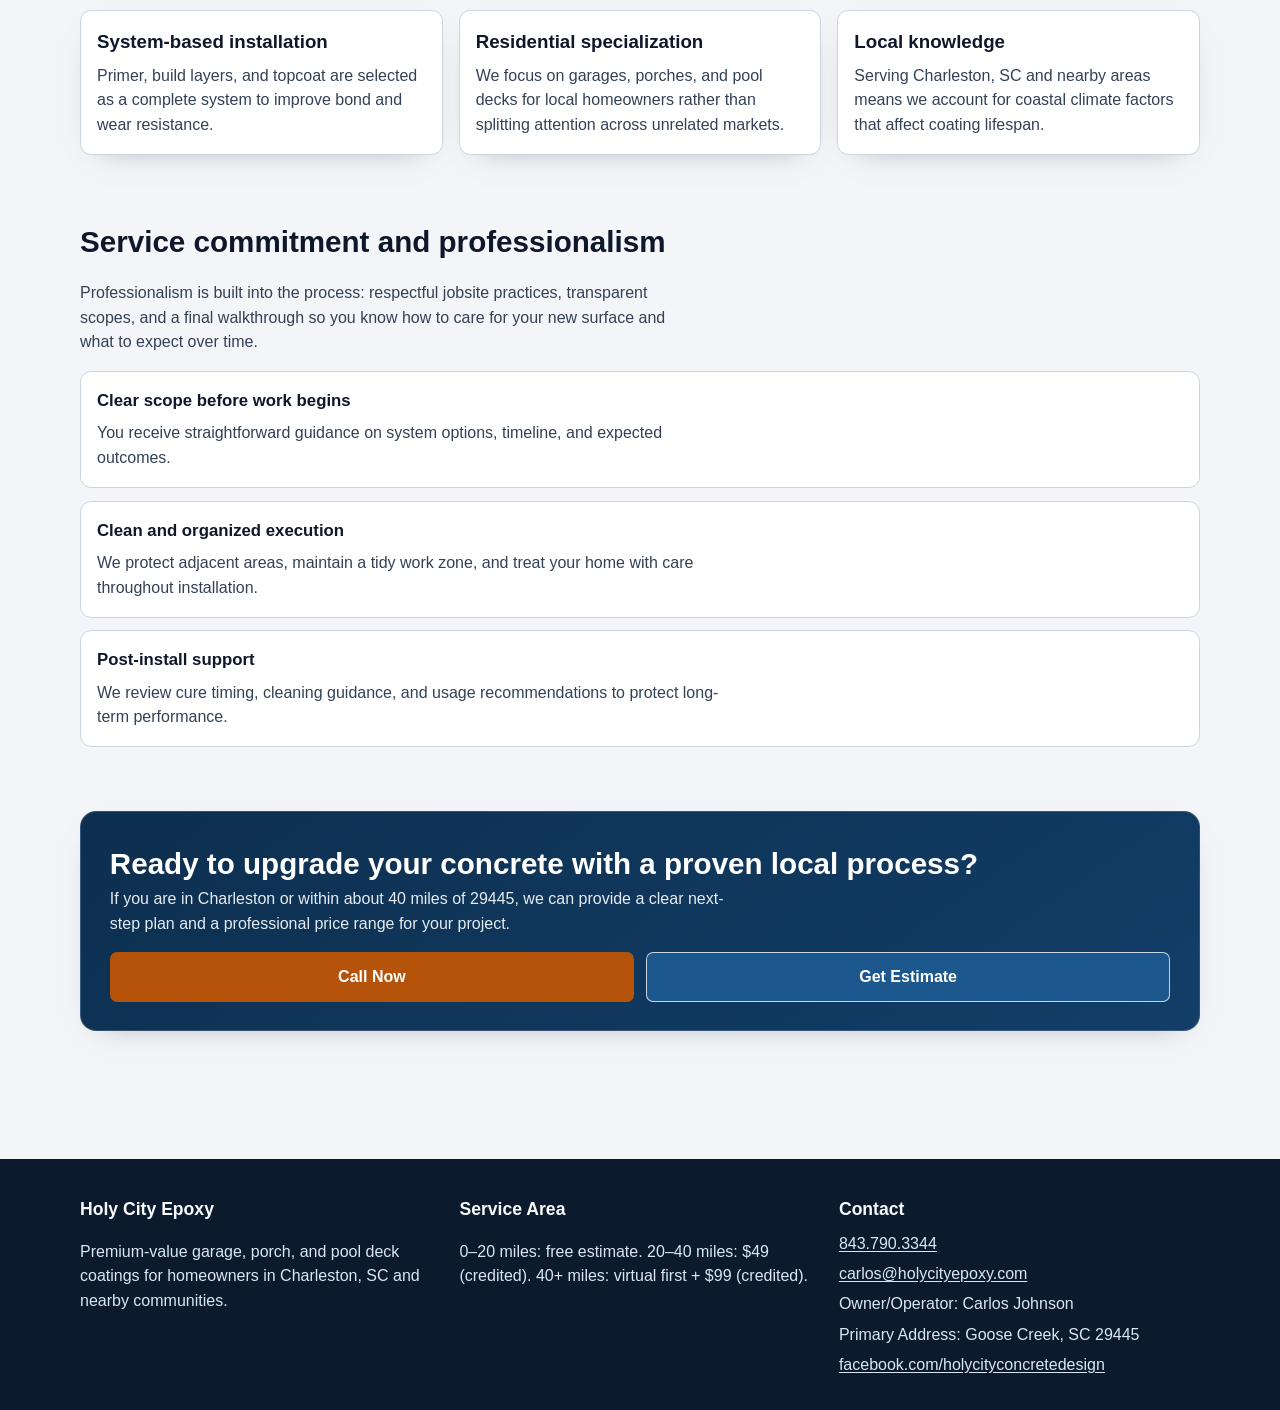
==== commit c853c4f8: "Determine the recipient email address for sent quotes (69ee776843cd26b6f3460953)" ====
--- a/about.html
+++ b/about.html
@@ -16,7 +16,7 @@
     <meta property="og:url" content="https://holycityepoxy.com/about.html" />
     <meta property="og:site_name" content="Holy City Epoxy" />
     <meta name="twitter:card" content="summary" />
-    <link rel="stylesheet" href="assets/css/styles.min.css" />
+    <link rel="stylesheet" href="assets/css/styles.css" />
   </head>
   <body>
     <a class="skip-link" href="#main-content">Skip to main content</a>
@@ -179,7 +179,7 @@
           <h2>Contact</h2>
           <ul>
             <li><a href="tel:+18437903344">843.790.3344</a></li>
-            <li><a href="mailto:hello@holycityepoxy.com">hello@holycityepoxy.com</a></li>
+            <li><a href="mailto:carlos@holycityepoxy.com">carlos@holycityepoxy.com</a></li>
             <li>Owner/Operator: Carlos Johnson</li>
             <li>Primary Address: Goose Creek, SC 29445</li>
             <li><a href="https://facebook.com/holycityconcretedesign" target="_blank" rel="noopener noreferrer">facebook.com/holycityconcretedesign</a></li>
@@ -188,6 +188,6 @@
       </div>
     </footer>
 
-    <script src="assets/js/main.min.js" defer></script>
+    <script src="assets/js/main.js" defer></script>
   </body>
 </html>
--- a/assets/css/styles.css
+++ b/assets/css/styles.css
@@ -0,0 +1,1034 @@
+:root {
+  --bg: #f3f5f8;
+  --surface: #ffffff;
+  --surface-muted: #eef2f7;
+  --text: #0f172a;
+  --muted: #334155;
+  --primary: #123e68;
+  --primary-dark: #0d2f4f;
+  --accent: #b45309;
+  --accent-dark: #b45309;
+  --border: #cbd5e1;
+  --focus: #f59e0b;
+  --success: #166534;
+  --shadow-soft: 0 10px 30px -22px rgb(15 23 42 / 0.5);
+  --radius-sm: 0.45rem;
+  --radius-md: 0.7rem;
+  --radius-lg: 1rem;
+  --section-space: clamp(2.5rem, 5vw, 4.5rem);
+  --max-width: 70rem;
+}
+
+* {
+  box-sizing: border-box;
+}
+
+html {
+  scroll-behavior: smooth;
+}
+
+body {
+  margin: 0;
+  font-family: "Inter", "Segoe UI", Roboto, Helvetica, Arial, sans-serif;
+  color: var(--text);
+  background: linear-gradient(to bottom, #f7f9fc, #eef2f6 16rem, var(--bg) 24rem);
+  line-height: 1.55;
+}
+
+a {
+  color: var(--primary-dark);
+  text-underline-offset: 0.14em;
+}
+
+a:hover {
+  color: var(--primary);
+}
+
+a:focus-visible {
+  color: var(--primary-dark);
+}
+
+img {
+  max-width: 100%;
+  display: block;
+}
+
+img[width][height] {
+  height: auto;
+}
+
+.service-area-map {
+  border-radius: var(--radius-md);
+  border: 1px solid var(--border);
+  box-shadow: var(--shadow-soft);
+}
+
+.skip-link {
+  position: absolute;
+  top: -10rem;
+  left: 0;
+  z-index: 2000;
+  background: var(--text);
+  color: #fff;
+  padding: 0.8rem 1rem;
+  border-bottom-right-radius: var(--radius-sm);
+}
+
+.skip-link:focus {
+  top: 0;
+}
+
+:focus-visible {
+  outline: 3px solid var(--focus);
+  outline-offset: 2px;
+}
+
+.layout-container {
+  width: min(100% - 2rem, var(--max-width));
+  margin-inline: auto;
+}
+
+.site-header {
+  position: sticky;
+  top: 0;
+  z-index: 1000;
+  border-bottom: 1px solid var(--border);
+  background: rgb(255 255 255 / 0.95);
+  backdrop-filter: blur(8px);
+}
+
+.header-inner {
+  min-height: 4.5rem;
+  display: flex;
+  align-items: center;
+  justify-content: space-between;
+  gap: 0.9rem;
+}
+
+.brand {
+  display: inline-flex;
+  align-items: center;
+  gap: 0.6rem;
+  text-decoration: none;
+  font-weight: 800;
+  letter-spacing: 0.01em;
+}
+
+.brand-logo {
+  width: clamp(9.5rem, 20vw, 12rem);
+  height: auto;
+}
+
+.brand-text {
+  position: absolute;
+  width: 1px;
+  height: 1px;
+  padding: 0;
+  margin: -1px;
+  overflow: hidden;
+  clip: rect(0 0 0 0);
+  white-space: nowrap;
+  border: 0;
+}
+
+.menu-toggle {
+  border: 1px solid var(--border);
+  border-radius: var(--radius-sm);
+  background: var(--surface);
+  padding: 0.55rem 0.75rem;
+  color: var(--text);
+  font-weight: 600;
+}
+
+.site-nav {
+  display: none;
+}
+
+.site-nav.is-open {
+  display: block;
+  position: absolute;
+  top: calc(100% + 1px);
+  right: 1rem;
+  left: 1rem;
+  border: 1px solid var(--border);
+  border-radius: var(--radius-md);
+  background: var(--surface);
+  box-shadow: var(--shadow-soft);
+}
+
+body.menu-open {
+  overflow: hidden;
+}
+
+.site-nav ul {
+  list-style: none;
+  margin: 0;
+  padding: 0.9rem;
+  display: grid;
+  gap: 0.35rem;
+}
+
+.site-nav a {
+  text-decoration: none;
+  color: var(--muted);
+  font-weight: 600;
+  border-radius: var(--radius-sm);
+  display: block;
+  padding: 0.5rem 0.6rem;
+}
+
+.site-nav a:hover {
+  background: var(--surface-muted);
+  color: var(--text);
+}
+
+.site-nav a[aria-current="page"] {
+  background: rgb(18 62 104 / 0.1);
+  color: var(--primary);
+}
+
+.page-hero {
+  color: #fff;
+  padding-block: 0;
+  background-image:
+    linear-gradient(135deg, rgb(12 43 72 / 0.8), rgb(18 62 104 / 0.8) 50%, rgb(28 88 142 / 0.8)),
+    url("../images/gallery/hero_bkgrd_1.png");
+  background-position: center, center;
+  background-repeat: no-repeat, no-repeat;
+  background-size: cover, cover;
+  background-attachment: fixed, fixed;
+}
+
+.page-hero .layout-container {
+  min-height: clamp(20rem, 44vw, 23rem);
+  display: flex;
+  flex-direction: column;
+  justify-content: center;
+  gap: clamp(0.65rem, 1.1vw, 0.85rem);
+}
+
+.page-hero h1 {
+  margin: 0;
+  max-width: 24ch;
+  font-size: clamp(1.7rem, 2.8vw, 2.25rem);
+  line-height: 1.2;
+}
+
+.page-hero p {
+  margin: 0;
+  color: rgb(241 245 249 / 0.97);
+  max-width: 60ch;
+  font-size: clamp(1rem, 1.1vw, 1.05rem);
+  line-height: 1.55;
+}
+
+.eyebrow {
+  margin: 0;
+  text-transform: uppercase;
+  letter-spacing: 0.09em;
+  font-size: clamp(0.75rem, 0.9vw, 0.8rem);
+  line-height: 1.35;
+  font-weight: 700;
+  color: rgb(252 211 77 / 0.95);
+}
+
+.hero-actions {
+  display: flex;
+  flex-wrap: wrap;
+  align-items: stretch;
+  gap: 0.75rem;
+  margin-top: 0.5rem;
+}
+
+.hero-actions-equal .button-equal {
+  flex: 1 1 11rem;
+}
+
+.button {
+  text-decoration: none;
+  border: 1px solid transparent;
+  border-radius: var(--radius-sm);
+  min-height: 2.75rem;
+  padding: 0.7rem 1.05rem;
+  font-weight: 700;
+  display: inline-flex;
+  align-items: center;
+  justify-content: center;
+  gap: 0.4rem;
+  transition: background-color 120ms ease, color 120ms ease, border-color 120ms ease;
+  cursor: pointer;
+}
+
+.button-primary {
+  background: var(--accent);
+  color: #fff;
+}
+
+.button-primary:hover {
+  background: var(--accent-dark);
+  color: #fff;
+}
+
+.button-secondary {
+  border-color: rgb(255 255 255 / 0.75);
+  color: var(--primary);
+  background: #fff;
+}
+
+.button-secondary:hover {
+  background: #f1f5f9;
+}
+
+.content-section .button-secondary {
+  color: var(--primary);
+  border-color: rgb(18 62 104 / 0.35);
+  background: #fff;
+}
+
+.content-section .button-secondary:hover {
+  background: var(--surface-muted);
+}
+
+.trust-strip {
+  border-bottom: 1px solid var(--border);
+  background: #fff;
+}
+
+.trust-strip-inner {
+  display: grid;
+  gap: 0.3rem;
+  padding: 1rem 0;
+}
+
+.trust-line {
+  margin: 0;
+  color: var(--primary);
+  font-weight: 700;
+}
+
+.review-line {
+  margin: 0;
+  color: var(--muted);
+  font-size: 0.95rem;
+}
+
+.content-section {
+  padding: var(--section-space) 0 0;
+}
+
+.content-section:last-of-type {
+  padding-bottom: var(--section-space);
+}
+
+.field-error {
+  margin: 0.35rem 0 0;
+  color: #991b1b;
+  font-size: 0.9rem;
+  font-weight: 600;
+  line-height: 1.4;
+}
+
+.is-invalid {
+  border-color: #dc2626 !important;
+}
+
+.form-alert {
+  margin: 1rem 0;
+  padding: 0.75rem 0.9rem;
+  border-radius: var(--radius-sm);
+  border: 1px solid #dc2626;
+  background: #fef2f2;
+  color: #7f1d1d;
+  font-weight: 600;
+}
+
+.form-alert ul {
+  margin: 0.55rem 0 0;
+  padding-left: 1.15rem;
+}
+
+.form-alert li + li {
+  margin-top: 0.3rem;
+}
+
+.form-alert a {
+  color: #7f1d1d;
+}
+
+.form-alert a:hover {
+  color: #991b1b;
+}
+
+.form-alert-success {
+  border-color: #15803d;
+  background: #f0fdf4;
+  color: #14532d;
+}
+
+@supports not (display: grid) {
+  .card-grid,
+  .before-after-grid,
+  .gallery-grid,
+  .footer-grid,
+  .form-grid,
+  .internal-link-grid,
+  .review-grid,
+  .service-area-layout {
+    display: flex;
+    flex-wrap: wrap;
+    gap: 1rem;
+  }
+
+  .card-grid > *,
+  .before-after-grid > *,
+  .gallery-grid > *,
+  .footer-grid > *,
+  .form-grid > *,
+  .internal-link-grid > *,
+  .review-grid > *,
+  .service-area-layout > * {
+    flex: 1 1 18rem;
+  }
+
+  .form-grid > .form-full {
+    flex-basis: 100%;
+  }
+}
+
+.content-section h2 {
+  margin: 0;
+  font-size: clamp(1.35rem, 3vw, 1.85rem);
+}
+
+.content-section p {
+  max-width: 70ch;
+  color: var(--muted);
+}
+
+.card-grid {
+  margin-top: 1rem;
+  display: grid;
+  gap: 1rem;
+}
+
+.card {
+  background: var(--surface);
+  border: 1px solid var(--border);
+  border-radius: var(--radius-md);
+  padding: 1rem;
+  box-shadow: var(--shadow-soft);
+}
+
+.card h3 {
+  margin: 0 0 0.45rem;
+}
+
+.card p {
+  margin: 0;
+}
+
+.internal-link-grid {
+  margin-top: 1rem;
+  display: grid;
+  gap: 1rem;
+}
+
+.internal-link-grid .card {
+  text-decoration: none;
+}
+
+.internal-link-grid .card:hover h3 {
+  color: var(--primary);
+}
+
+.before-after-grid {
+  margin-top: 1rem;
+  display: grid;
+  gap: 1rem;
+}
+
+.proof-card {
+  background: var(--surface);
+  border: 1px solid var(--border);
+  border-radius: var(--radius-md);
+  padding: 1rem;
+  box-shadow: var(--shadow-soft);
+}
+
+.proof-card h3 {
+  margin: 0 0 0.6rem;
+}
+
+.proof-card figure {
+  margin: 0 0 0.65rem;
+}
+
+.proof-card img {
+  width: 100%;
+  aspect-ratio: 16 / 10;
+  object-fit: cover;
+  border-radius: calc(var(--radius-md) - 0.2rem);
+}
+
+.process-list {
+  margin: 1rem 0 0;
+  padding: 0;
+  list-style: none;
+  display: grid;
+  gap: 0.8rem;
+}
+
+.process-list li {
+  background: var(--surface);
+  border: 1px solid var(--border);
+  border-radius: var(--radius-md);
+  padding: 1rem;
+}
+
+.process-list h3 {
+  margin: 0 0 0.45rem;
+  font-size: 1.05rem;
+}
+
+.process-list p {
+  margin: 0;
+}
+
+.cta-panel {
+  background: var(--surface);
+  border: 1px solid var(--border);
+  border-radius: var(--radius-lg);
+  box-shadow: var(--shadow-soft);
+  padding: clamp(1.2rem, 3vw, 1.8rem);
+}
+
+.cta-panel h2,
+.cta-panel p {
+  margin-top: 0;
+}
+
+.service-area-layout {
+  display: grid;
+  gap: 1rem;
+}
+
+.service-area-figure {
+  margin: 0;
+}
+
+.service-area-figure img {
+  width: 100%;
+  border-radius: var(--radius-md);
+  border: 1px solid var(--border);
+  aspect-ratio: 4 / 3;
+  object-fit: cover;
+}
+
+.cta-panel-dark {
+  color: #fff;
+  background: linear-gradient(145deg, #0d2f4f, #123e68);
+  border-color: rgb(255 255 255 / 0.16);
+}
+
+.cta-panel-dark p {
+  color: rgb(241 245 249 / 0.95);
+}
+
+.cta-panel-dark .button-secondary {
+  border-color: rgb(255 255 255 / 0.75);
+  color: #fff;
+  background: #1c588e;
+}
+
+.cta-panel-dark .button-secondary:hover {
+  background: #174a79;
+}
+
+.stacked-form {
+  background: var(--surface);
+  border: 1px solid var(--border);
+  border-radius: var(--radius-md);
+  padding: clamp(1rem, 3.5vw, 1.5rem);
+  box-shadow: var(--shadow-soft);
+}
+
+.form-note {
+  margin-top: 0;
+  color: var(--muted);
+}
+
+.form-grid {
+  display: grid;
+  gap: 0.9rem;
+  margin-bottom: 1rem;
+}
+
+label {
+  display: grid;
+  gap: 0.4rem;
+  font-weight: 600;
+  color: var(--text);
+}
+
+input,
+select,
+textarea {
+  width: 100%;
+  min-height: 2.5rem;
+  border: 1px solid var(--border);
+  border-radius: 0.45rem;
+  padding: 0.55rem 0.65rem;
+  font: inherit;
+  color: var(--text);
+  background: #fff;
+}
+
+textarea {
+  min-height: 7.5rem;
+  resize: vertical;
+}
+
+input::file-selector-button {
+  border: 0;
+  background: var(--surface-muted);
+  color: var(--text);
+  padding: 0.35rem 0.55rem;
+  border-radius: 0.35rem;
+  margin-right: 0.55rem;
+}
+
+.mobile-cta {
+  position: fixed;
+  left: 0;
+  right: 0;
+  bottom: 0;
+  z-index: 1100;
+  display: grid;
+  grid-template-columns: 1fr 1fr;
+  gap: 0.5rem;
+  padding: 0.65rem 0.75rem calc(0.65rem + env(safe-area-inset-bottom));
+  border-top: 1px solid var(--border);
+  background: rgb(255 255 255 / 0.97);
+  box-shadow: 0 -10px 25px -20px rgb(15 23 42 / 0.6);
+}
+
+.mobile-cta .button {
+  width: 100%;
+}
+
+.mobile-cta .button-secondary {
+  color: var(--primary);
+  border-color: rgb(18 62 104 / 0.35);
+}
+
+.mobile-cta .button-secondary:hover {
+  background: rgb(18 62 104 / 0.07);
+}
+
+body.has-mobile-cta {
+  padding-bottom: 5.2rem;
+}
+
+.site-footer {
+  margin-top: clamp(2rem, 5vw, 4rem);
+  padding: 2.3rem 0 2rem;
+  background: #0b1b2d;
+  color: #dce5f3;
+}
+
+.site-footer h2 {
+  margin: 0 0 0.5rem;
+  color: #f8fafc;
+  font-size: 1.1rem;
+}
+
+.footer-grid {
+  display: grid;
+  gap: 1.15rem;
+}
+
+.footer-grid ul {
+  list-style: none;
+  margin: 0;
+  padding: 0;
+  display: grid;
+  gap: 0.35rem;
+}
+
+.footer-grid a {
+  color: #dce5f3;
+}
+
+.footer-grid a:hover {
+  color: #fff;
+}
+
+@media (min-width: 40rem) {
+  .card-grid {
+    grid-template-columns: repeat(2, minmax(0, 1fr));
+  }
+
+  .before-after-grid {
+    grid-template-columns: repeat(2, minmax(0, 1fr));
+  }
+
+  .form-grid {
+    grid-template-columns: repeat(2, minmax(0, 1fr));
+  }
+
+  .service-area-list {
+    columns: 2;
+    gap: 1.5rem;
+  }
+}
+
+@media (min-width: 52rem) {
+  .menu-toggle {
+    display: none;
+  }
+
+  .site-nav {
+    display: block;
+    position: static;
+    flex: 1 1 auto;
+  }
+
+  .site-nav ul {
+    padding: 0;
+    display: flex;
+    flex-wrap: wrap;
+    gap: 0.15rem;
+    justify-content: flex-end;
+  }
+
+  .site-nav a {
+    padding: 0.4rem 0.7rem;
+  }
+
+  .card-grid {
+    grid-template-columns: repeat(3, minmax(0, 1fr));
+  }
+
+  .footer-grid {
+    grid-template-columns: repeat(3, minmax(0, 1fr));
+  }
+
+  .service-area-layout {
+    grid-template-columns: 1.15fr minmax(0, 0.85fr);
+    align-items: center;
+  }
+
+  .mobile-cta {
+    display: none;
+  }
+
+  body.has-mobile-cta {
+    padding-bottom: 0;
+  }
+
+  .page-hero .hero-actions {
+    flex-wrap: nowrap;
+  }
+
+  .page-hero .hero-actions-equal .button-equal {
+    flex: 1 1 0;
+  }
+}
+
+.service-decision-grid,
+.finish-choice-grid,
+.gallery-grid {
+  margin-top: 1rem;
+  display: grid;
+  gap: 1rem;
+}
+
+.service-detail-card,
+.gallery-card {
+  background: var(--surface);
+  border: 1px solid var(--border);
+  border-radius: var(--radius-md);
+  padding: 1rem;
+  box-shadow: var(--shadow-soft);
+}
+
+.service-detail-card h3,
+.gallery-card h3 {
+  margin: 0;
+}
+
+.service-outcome {
+  margin: 0.55rem 0 0;
+  color: var(--text);
+  font-weight: 600;
+}
+
+.service-detail-list {
+  margin: 0.75rem 0 1rem;
+  padding-left: 1.1rem;
+  display: grid;
+  gap: 0.45rem;
+  color: var(--muted);
+}
+
+.service-area-list-wrap {
+  margin-top: 1rem;
+  background: var(--surface);
+  border: 1px solid var(--border);
+  border-radius: var(--radius-md);
+  padding: 1rem;
+  box-shadow: var(--shadow-soft);
+}
+
+.service-area-list-intro {
+  margin: 0;
+  color: var(--text);
+  font-weight: 700;
+}
+
+.service-area-list {
+  margin: 0.65rem 0 0;
+  padding-left: 1.1rem;
+  columns: 1;
+  gap: 1rem;
+}
+
+.service-area-list li {
+  margin: 0.2rem 0;
+  color: var(--muted);
+}
+
+.gallery-filter-controls {
+  margin-top: 1rem;
+  display: flex;
+  flex-wrap: wrap;
+  gap: 0.5rem;
+}
+
+.gallery-filter-button {
+  border: 1px solid var(--border);
+  border-radius: 999px;
+  background: var(--surface);
+  color: var(--text);
+  font: inherit;
+  font-weight: 600;
+  min-height: 2.2rem;
+  padding: 0.35rem 0.85rem;
+  cursor: pointer;
+}
+
+.gallery-filter-button.is-active,
+.gallery-filter-button:hover {
+  border-color: var(--primary);
+  background: rgb(18 62 104 / 0.09);
+  color: var(--primary);
+}
+
+.gallery-card-header {
+  display: flex;
+  align-items: flex-start;
+  justify-content: space-between;
+  gap: 0.7rem;
+  flex-wrap: wrap;
+}
+
+.gallery-tag {
+  border-radius: 999px;
+  background: rgb(18 62 104 / 0.12);
+  color: var(--primary);
+  font-size: 0.8rem;
+  font-weight: 700;
+  padding: 0.2rem 0.55rem;
+}
+
+.before-after-pair {
+  margin-top: 0.8rem;
+  display: grid;
+  gap: 0.7rem;
+  align-items: start;
+}
+
+.before-after-pair figure {
+  margin: 0;
+  display: grid;
+  gap: 0.45rem;
+  align-content: start;
+}
+
+.before-after-pair img,
+.image-placeholder--media {
+  width: 100%;
+  aspect-ratio: 4 / 3;
+  object-fit: cover;
+  object-position: center;
+  border-radius: calc(var(--radius-md) - 0.2rem);
+  border: 1px solid var(--border);
+  background: var(--surface-muted);
+}
+
+.gallery-card {
+  display: grid;
+  align-content: start;
+}
+
+.gallery-media-frame {
+  margin-top: 0.8rem;
+}
+
+.gallery-media-frame figure {
+  margin: 0;
+  display: grid;
+  gap: 0.45rem;
+}
+
+.gallery-static-fallback figure {
+  margin: 0;
+}
+
+.gallery-media-frame img {
+  width: 100%;
+  aspect-ratio: 4 / 3;
+  object-fit: cover;
+  border-radius: calc(var(--radius-md) - 0.2rem);
+  border: 1px solid var(--border);
+  background: var(--surface-muted);
+}
+
+.before-after-pair figcaption {
+  margin-top: 0.45rem;
+  color: var(--muted);
+  font-size: 0.9rem;
+}
+
+.image-placeholder {
+  border-radius: calc(var(--radius-md) - 0.2rem);
+  border: 1px dashed var(--border);
+  background: var(--surface-muted);
+  color: var(--muted);
+  font-weight: 700;
+  text-transform: uppercase;
+  letter-spacing: 0.05em;
+  min-height: 8rem;
+  display: grid;
+  place-items: center;
+}
+
+.image-placeholder--media {
+  display: grid;
+  place-items: center;
+}
+
+.gallery-results-note {
+  margin: 1rem 0 0;
+  color: var(--muted);
+  font-size: 0.95rem;
+}
+
+.gallery-card.is-hidden {
+  display: none;
+}
+
+@media (min-width: 40rem) {
+  .service-decision-grid,
+  .gallery-grid {
+    grid-template-columns: repeat(2, minmax(0, 1fr));
+  }
+
+  .finish-choice-grid {
+    grid-template-columns: repeat(3, minmax(0, 1fr));
+  }
+
+  .before-after-pair {
+    grid-template-columns: repeat(2, minmax(0, 1fr));
+  }
+}
+
+@media (min-width: 52rem) {
+  .service-decision-grid {
+    grid-template-columns: repeat(3, minmax(0, 1fr));
+  }
+
+  .gallery-grid {
+    grid-template-columns: repeat(3, minmax(0, 1fr));
+  }
+}
+
+.review-grid {
+  margin-top: 1rem;
+  display: grid;
+  gap: 1rem;
+}
+
+.review-card {
+  background: var(--surface);
+  border: 1px solid var(--border);
+  border-radius: var(--radius-md);
+  padding: 1rem;
+  box-shadow: var(--shadow-soft);
+}
+
+.review-quote {
+  margin: 0;
+  color: var(--text);
+}
+
+.review-meta {
+  margin: 0.75rem 0 0;
+  color: var(--muted);
+  font-size: 0.95rem;
+}
+
+.form-full {
+  grid-column: 1 / -1;
+}
+
+.visually-hidden {
+  position: absolute;
+  width: 1px;
+  height: 1px;
+  padding: 0;
+  margin: -1px;
+  overflow: hidden;
+  clip: rect(0, 0, 0, 0);
+  white-space: nowrap;
+  border: 0;
+}
+
+.form-step {
+  border: 1px solid var(--border);
+  border-radius: var(--radius-sm);
+  padding: 1rem;
+  margin: 0 0 1rem;
+}
+
+.form-step legend {
+  font-weight: 700;
+  padding: 0 0.35rem;
+}
+
+.estimate-result {
+  border: 1px solid var(--border);
+  border-radius: var(--radius-sm);
+  background: var(--surface-muted);
+  padding: 0.9rem;
+  margin: 0 0 1rem;
+  color: var(--text);
+  font-weight: 600;
+}
+
+.service-reminder {
+  margin-top: 1rem;
+  color: var(--muted);
+}
+
+@media (min-width: 40rem) {
+  .review-grid {
+    grid-template-columns: repeat(2, minmax(0, 1fr));
+  }
+}
+
+@media (min-width: 52rem) {
+  .review-grid {
+    grid-template-columns: repeat(3, minmax(0, 1fr));
+  }
+}
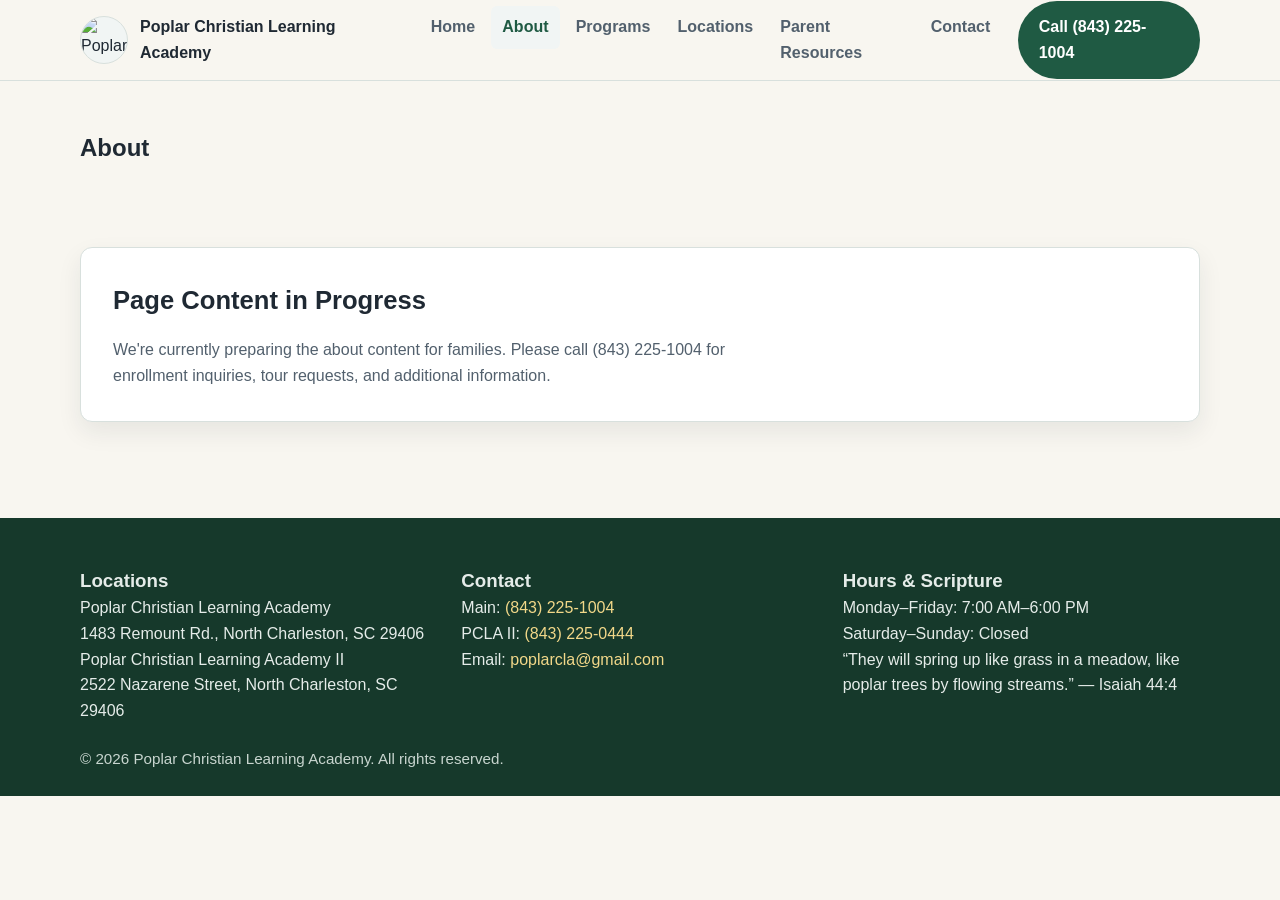
==== commit 57cdca94: "Build static PCLA website shell with full home page" ====
--- a/about.html
+++ b/about.html
@@ -1,193 +1,53 @@
 <!doctype html>
 <html lang="en">
-  <head>
-    <meta charset="UTF-8" />
-    <meta name="viewport" content="width=device-width, initial-scale=1.0" />
-    <title>About Holy City Epoxy | Charleston, SC Coating Specialist</title>
-    <meta
-      name="description"
-      content="Meet Holy City Epoxy, a Charleston-area residential concrete coating company focused on professional prep, durable systems, and homeowner-first service."
-    />
-    <link rel="canonical" href="https://holycityepoxy.com/about.html" />
-    <meta property="og:locale" content="en_US" />
-    <meta property="og:type" content="article" />
-    <meta property="og:title" content="About Holy City Epoxy | Charleston, SC Coating Specialist" />
-    <meta property="og:description" content="Meet Holy City Epoxy, a Charleston-area residential concrete coating company focused on professional prep, durable systems, and homeowner-first service." />
-    <meta property="og:url" content="https://holycityepoxy.com/about.html" />
-    <meta property="og:site_name" content="Holy City Epoxy" />
-    <meta name="twitter:card" content="summary" />
-    <link rel="stylesheet" href="assets/css/styles.css" />
-  </head>
-  <body>
-    <a class="skip-link" href="#main-content">Skip to main content</a>
-    <header class="site-header">
-      <div class="layout-container header-inner">
-        <a class="brand" href="index.html" aria-label="Holy City Epoxy home">
-          <img class="brand-logo" src="assets/images/branding/holy-city-epoxy-logo-primary.png" alt="Holy City Epoxy logo" width="1096" height="347" />
-          <span class="brand-text">Holy City Epoxy</span>
-        </a>
-        <button class="menu-toggle" type="button" data-menu-button aria-expanded="false" aria-controls="site-nav">Menu</button>
-        <nav id="site-nav" class="site-nav" aria-label="Primary" data-site-nav>
-          <ul>
-            <li><a href="index.html">Home</a></li>
-            <li><a href="about.html" aria-current="page">About</a></li>
-            <li><a href="services.html">Services</a></li>
-            <li><a href="gallery.html">Gallery</a></li>
-            <li><a href="estimate.html">Estimate</a></li>
-            <li><a href="service-area.html">Service Area</a></li>
-            <li><a href="reviews.html">Reviews</a></li>
-            <li><a href="contact.html">Contact</a></li>
-          </ul>
-        </nav>
+<head>
+  <meta charset="utf-8">
+  <meta name="viewport" content="width=device-width, initial-scale=1">
+  <title>About | Poplar Christian Learning Academy</title>
+  <link rel="stylesheet" href="assets/css/styles.css">
+</head>
+<body>
+  <header class="site-header">
+    <div class="container header-inner">
+      <a class="brand" href="index.html">
+        <img class="brand-logo" src="assets/images/logo/poplar_cla.png" alt="Poplar Christian Learning Academy logo">
+        <span class="brand-name">Poplar Christian Learning Academy</span>
+      </a>
+      <button class="menu-toggle" type="button" aria-expanded="false" aria-controls="primary-navigation">Menu</button>
+      <nav class="main-nav" id="primary-navigation">
+        <ul>
+          <li><a href="index.html">Home</a></li>
+          <li><a href="about.html" aria-current="page">About</a></li>
+          <li><a href="programs.html">Programs</a></li>
+          <li><a href="locations.html">Locations</a></li>
+          <li><a href="parent-resources.html">Parent Resources</a></li>
+          <li><a href="contact.html">Contact</a></li>
+        </ul>
+      </nav>
+      <a class="button button-primary header-cta" href="tel:+18432251004">Call (843) 225-1004</a>
+    </div>
+  </header>
+  <main>
+    <section class="page-hero">
+      <div class="container">
+        <h1>About</h1>
       </div>
-    </header>
-
-    <main id="main-content">
-      <section class="page-hero">
-        <div class="layout-container">
-          <p class="eyebrow">Charleston, SC Residential Coatings</p>
-          <h1>A local contractor focused on durable results and professional service</h1>
-          <p>
-            Holy City Epoxy helps homeowners across Charleston and surrounding communities protect their concrete with system-based coatings built for long-term performance.
-          </p>
-          <div class="hero-actions hero-actions-equal">
-            <a class="button button-primary button-equal" href="tel:+18437903344">Call Now</a>
-            <a class="button button-secondary button-equal" href="estimate.html">Get Estimate</a>
-          </div>
-        </div>
-      </section>
-
-      <section class="content-section" aria-labelledby="positioning-values">
-        <div class="layout-container">
-          <h2 id="positioning-values">Company positioning and values</h2>
-          <p>
-            We are a quality-first, mid-market residential specialist. Our work is designed for homeowners who want a floor system that looks sharp, handles daily use, and is installed with attention to detail from day one.
-          </p>
-          <div class="card-grid">
-            <article class="card">
-              <h3>Reliability</h3>
-              <p>We show up on schedule, follow the plan, and keep every project moving with clear expectations.</p>
-            </article>
-            <article class="card">
-              <h3>Communication</h3>
-              <p>From consultation to final walkthrough, you get timely updates and straightforward answers.</p>
-            </article>
-            <article class="card">
-              <h3>Long-term value</h3>
-              <p>Our recommendations prioritize service life and finish performance, not quick cosmetic fixes.</p>
-            </article>
-          </div>
-        </div>
-      </section>
-
-      <section class="content-section" aria-labelledby="preparation-matters">
-        <div class="layout-container">
-          <h2 id="preparation-matters">Why proper preparation matters</h2>
-          <p>
-            The success of any coating starts before the top layer goes down. Proper surface preparation is what supports bond strength, finish consistency, and durability over time in Charleston's heat, humidity, and changing weather.
-          </p>
-          <ul class="process-list">
-            <li>
-              <h3>Concrete evaluation</h3>
-              <p>We assess slab condition, moisture risk, and existing coatings so the selected system matches the jobsite reality.</p>
-            </li>
-            <li>
-              <h3>Mechanical surface prep</h3>
-              <p>We mechanically profile the concrete for adhesion and remove weak material that can cause premature failure.</p>
-            </li>
-            <li>
-              <h3>Repair and stabilization</h3>
-              <p>We repair cracks and surface defects before installation to support a cleaner finish and more dependable performance.</p>
-            </li>
-          </ul>
-        </div>
-      </section>
-
-      <section class="content-section" aria-labelledby="company-different">
-        <div class="layout-container">
-          <h2 id="company-different">What makes Holy City Epoxy different</h2>
-          <p>
-            We use a system-based installation approach instead of one-size-fits-all products. Each project is scoped around the space, use case, and surface condition so the full system works together.
-          </p>
-          <div class="card-grid">
-            <article class="card">
-              <h3>System-based installation</h3>
-              <p>Primer, build layers, and topcoat are selected as a complete system to improve bond and wear resistance.</p>
-            </article>
-            <article class="card">
-              <h3>Residential specialization</h3>
-              <p>We focus on garages, porches, and pool decks for local homeowners rather than splitting attention across unrelated markets.</p>
-            </article>
-            <article class="card">
-              <h3>Local knowledge</h3>
-              <p>Serving Charleston, SC and nearby areas means we account for coastal climate factors that affect coating lifespan.</p>
-            </article>
-          </div>
-        </div>
-      </section>
-
-      <section class="content-section" aria-labelledby="service-commitment">
-        <div class="layout-container">
-          <h2 id="service-commitment">Service commitment and professionalism</h2>
-          <p>
-            Professionalism is built into the process: respectful jobsite practices, transparent scopes, and a final walkthrough so you know how to care for your new surface and what to expect over time.
-          </p>
-          <ul class="process-list">
-            <li>
-              <h3>Clear scope before work begins</h3>
-              <p>You receive straightforward guidance on system options, timeline, and expected outcomes.</p>
-            </li>
-            <li>
-              <h3>Clean and organized execution</h3>
-              <p>We protect adjacent areas, maintain a tidy work zone, and treat your home with care throughout installation.</p>
-            </li>
-            <li>
-              <h3>Post-install support</h3>
-              <p>We review cure timing, cleaning guidance, and usage recommendations to protect long-term performance.</p>
-            </li>
-          </ul>
-        </div>
-      </section>
-
-      <section class="content-section" aria-labelledby="about-cta">
-        <div class="layout-container">
-          <div class="cta-panel cta-panel-dark">
-            <h2 id="about-cta">Ready to upgrade your concrete with a proven local process?</h2>
-            <p>
-              If you are in Charleston or within about 40 miles of 29445, we can provide a clear next-step plan and a professional price range for your project.
-            </p>
-            <div class="hero-actions hero-actions-equal">
-              <a class="button button-primary button-equal" href="tel:+18437903344">Call Now</a>
-              <a class="button button-secondary button-equal" href="estimate.html">Get Estimate</a>
-            </div>
-          </div>
-        </div>
-      </section>
-    </main>
-
-    <footer class="site-footer">
-      <div class="layout-container footer-grid">
-        <section>
-          <h2>Holy City Epoxy</h2>
-          <p>Premium-value garage, porch, and pool deck coatings for homeowners in Charleston, SC and nearby communities.</p>
-        </section>
-        <section>
-          <h2>Service Area</h2>
-          <p>0–20 miles: free estimate. 20–40 miles: $49 (credited). 40+ miles: virtual first + $99 (credited).</p>
-        </section>
-        <section>
-          <h2>Contact</h2>
-          <ul>
-            <li><a href="tel:+18437903344">843.790.3344</a></li>
-            <li><a href="mailto:carlos@holycityepoxy.com">carlos@holycityepoxy.com</a></li>
-            <li>Owner/Operator: Carlos Johnson</li>
-            <li>Primary Address: Goose Creek, SC 29445</li>
-            <li><a href="https://facebook.com/holycityconcretedesign" target="_blank" rel="noopener noreferrer">facebook.com/holycityconcretedesign</a></li>
-          </ul>
-        </section>
+    </section>
+    <section class="section">
+      <div class="container placeholder-box">
+        <h2 class="section-title">Page Content in Progress</h2>
+        <p class="section-lead">We're currently preparing the about content for families. Please call <a href="tel:+18432251004">(843) 225-1004</a> for enrollment inquiries, tour requests, and additional information.</p>
       </div>
-    </footer>
-
-    <script src="assets/js/main.js" defer></script>
-  </body>
+    </section>
+  </main>
+  <footer class="site-footer">
+    <div class="container footer-grid">
+      <section><h3>Locations</h3><p>Poplar Christian Learning Academy<br>1483 Remount Rd., North Charleston, SC 29406</p><p>Poplar Christian Learning Academy II<br>2522 Nazarene Street, North Charleston, SC 29406</p></section>
+      <section><h3>Contact</h3><p>Main: <a href="tel:+18432251004">(843) 225-1004</a><br>PCLA II: <a href="tel:+18432250444">(843) 225-0444</a><br>Email: <a href="mailto:poplarcla@gmail.com">poplarcla@gmail.com</a></p></section>
+      <section><h3>Hours &amp; Scripture</h3><p>Monday–Friday: 7:00 AM–6:00 PM<br>Saturday–Sunday: Closed</p><p>“They will spring up like grass in a meadow, like poplar trees by flowing streams.” — Isaiah 44:4</p></section>
+    </div>
+    <div class="container copyright">© 2026 Poplar Christian Learning Academy. All rights reserved.</div>
+  </footer>
+  <script src="assets/js/main.js"></script>
+</body>
 </html>
--- a/assets/css/styles.css
+++ b/assets/css/styles.css
@@ -1,1034 +1,152 @@
+/* Base reset and shared variables */
 :root {
-  --bg: #f3f5f8;
-  --surface: #ffffff;
-  --surface-muted: #eef2f7;
-  --text: #0f172a;
-  --muted: #334155;
-  --primary: #123e68;
-  --primary-dark: #0d2f4f;
-  --accent: #b45309;
-  --accent-dark: #b45309;
-  --border: #cbd5e1;
-  --focus: #f59e0b;
-  --success: #166534;
-  --shadow-soft: 0 10px 30px -22px rgb(15 23 42 / 0.5);
-  --radius-sm: 0.45rem;
-  --radius-md: 0.7rem;
-  --radius-lg: 1rem;
-  --section-space: clamp(2.5rem, 5vw, 4.5rem);
-  --max-width: 70rem;
+  --color-bg: #f8f6f0;
+  --color-surface: #ffffff;
+  --color-surface-alt: #f1f5f4;
+  --color-text: #1f2933;
+  --color-muted: #52606d;
+  --color-primary: #1f5a43;
+  --color-primary-strong: #174633;
+  --color-accent: #d8b75e;
+  --color-support: #2f6f7a;
+  --color-border: #d8e0dd;
+  --shadow-soft: 0 10px 24px rgba(31, 41, 51, 0.08);
+  --radius-md: 12px;
+  --radius-lg: 18px;
+  --space-xs: 0.5rem;
+  --space-sm: 0.75rem;
+  --space-md: 1rem;
+  --space-lg: 1.5rem;
+  --space-xl: 2rem;
+  --space-2xl: 3rem;
+  --max-width: 1120px;
 }
 
-* {
-  box-sizing: border-box;
+* { box-sizing: border-box; margin: 0; padding: 0; }
+html { scroll-behavior: smooth; }
+body {
+  font-family: "Segoe UI", Tahoma, Geneva, Verdana, sans-serif;
+  line-height: 1.6;
+  color: var(--color-text);
+  background: var(--color-bg);
 }
+img { max-width: 100%; display: block; }
+a { color: inherit; text-decoration: none; }
+ul { list-style: none; }
 
-html {
-  scroll-behavior: smooth;
-}
-
-body {
-  margin: 0;
-  font-family: "Inter", "Segoe UI", Roboto, Helvetica, Arial, sans-serif;
-  color: var(--text);
-  background: linear-gradient(to bottom, #f7f9fc, #eef2f6 16rem, var(--bg) 24rem);
-  line-height: 1.55;
-}
-
-a {
-  color: var(--primary-dark);
-  text-underline-offset: 0.14em;
-}
-
-a:hover {
-  color: var(--primary);
-}
-
-a:focus-visible {
-  color: var(--primary-dark);
-}
-
-img {
-  max-width: 100%;
-  display: block;
-}
-
-img[width][height] {
-  height: auto;
-}
-
-.service-area-map {
-  border-radius: var(--radius-md);
-  border: 1px solid var(--border);
-  box-shadow: var(--shadow-soft);
-}
-
-.skip-link {
-  position: absolute;
-  top: -10rem;
-  left: 0;
-  z-index: 2000;
-  background: var(--text);
-  color: #fff;
-  padding: 0.8rem 1rem;
-  border-bottom-right-radius: var(--radius-sm);
-}
-
-.skip-link:focus {
-  top: 0;
-}
-
-:focus-visible {
-  outline: 3px solid var(--focus);
-  outline-offset: 2px;
-}
-
-.layout-container {
-  width: min(100% - 2rem, var(--max-width));
-  margin-inline: auto;
-}
+.container { width: min(100% - 2rem, var(--max-width)); margin-inline: auto; }
+.section { padding: var(--space-2xl) 0; }
+.section-title { font-size: clamp(1.5rem, 2vw, 2rem); margin-bottom: var(--space-md); }
+.section-lead { color: var(--color-muted); max-width: 70ch; }
 
 .site-header {
   position: sticky;
   top: 0;
-  z-index: 1000;
-  border-bottom: 1px solid var(--border);
-  background: rgb(255 255 255 / 0.95);
-  backdrop-filter: blur(8px);
+  z-index: 50;
+  background: rgba(248, 246, 240, 0.98);
+  border-bottom: 1px solid var(--color-border);
 }
-
 .header-inner {
-  min-height: 4.5rem;
   display: flex;
   align-items: center;
   justify-content: space-between;
-  gap: 0.9rem;
+  gap: var(--space-md);
+  min-height: 80px;
 }
-
 .brand {
-  display: inline-flex;
+  display: flex;
   align-items: center;
-  gap: 0.6rem;
-  text-decoration: none;
-  font-weight: 800;
-  letter-spacing: 0.01em;
+  gap: var(--space-sm);
+  min-width: 0;
 }
-
 .brand-logo {
-  width: clamp(9.5rem, 20vw, 12rem);
-  height: auto;
+  width: 48px;
+  height: 48px;
+  object-fit: contain;
+  border-radius: 50%;
+  background: var(--color-surface-alt);
+  border: 1px solid var(--color-border);
 }
-
-.brand-text {
-  position: absolute;
-  width: 1px;
-  height: 1px;
-  padding: 0;
-  margin: -1px;
-  overflow: hidden;
-  clip: rect(0 0 0 0);
-  white-space: nowrap;
-  border: 0;
-}
+.brand-name { font-weight: 700; font-size: 1rem; }
 
 .menu-toggle {
-  border: 1px solid var(--border);
-  border-radius: var(--radius-sm);
-  background: var(--surface);
-  padding: 0.55rem 0.75rem;
-  color: var(--text);
+  background: var(--color-primary);
+  color: #fff;
+  border: 0;
+  padding: 0.55rem 0.8rem;
+  border-radius: 8px;
   font-weight: 600;
 }
+.main-nav { display: none; }
+.main-nav.is-open { display: block; position: absolute; top: 80px; left: 0; right: 0; background: var(--color-surface); border-bottom: 1px solid var(--color-border); }
+.main-nav ul { display: flex; flex-direction: column; }
+.main-nav a { display: block; padding: 0.8rem 1rem; color: var(--color-muted); font-weight: 600; }
+.main-nav a:hover, .main-nav a[aria-current="page"] { color: var(--color-primary); }
 
-.site-nav {
-  display: none;
-}
+.header-cta { display: none; }
 
-.site-nav.is-open {
-  display: block;
-  position: absolute;
-  top: calc(100% + 1px);
-  right: 1rem;
-  left: 1rem;
-  border: 1px solid var(--border);
-  border-radius: var(--radius-md);
-  background: var(--surface);
-  box-shadow: var(--shadow-soft);
-}
+.hero { padding: 4rem 0 3rem; }
+.hero-card { background: linear-gradient(140deg, #ffffff 0%, #edf3ef 100%); border-radius: var(--radius-lg); padding: clamp(1.5rem, 4vw, 3rem); box-shadow: var(--shadow-soft); }
+.hero h1 { font-size: clamp(1.9rem, 5vw, 3rem); line-height: 1.2; margin-bottom: var(--space-md); }
+.hero p { color: var(--color-muted); margin-bottom: var(--space-lg); }
+.hero-phone { font-weight: 700; color: var(--color-primary); margin-top: var(--space-md); }
 
-body.menu-open {
-  overflow: hidden;
-}
-
-.site-nav ul {
-  list-style: none;
-  margin: 0;
-  padding: 0.9rem;
-  display: grid;
-  gap: 0.35rem;
-}
-
-.site-nav a {
-  text-decoration: none;
-  color: var(--muted);
-  font-weight: 600;
-  border-radius: var(--radius-sm);
-  display: block;
-  padding: 0.5rem 0.6rem;
-}
-
-.site-nav a:hover {
-  background: var(--surface-muted);
-  color: var(--text);
-}
-
-.site-nav a[aria-current="page"] {
-  background: rgb(18 62 104 / 0.1);
-  color: var(--primary);
-}
-
-.page-hero {
-  color: #fff;
-  padding-block: 0;
-  background-image:
-    linear-gradient(135deg, rgb(12 43 72 / 0.8), rgb(18 62 104 / 0.8) 50%, rgb(28 88 142 / 0.8)),
-    url("../images/gallery/hero_bkgrd_1.png");
-  background-position: center, center;
-  background-repeat: no-repeat, no-repeat;
-  background-size: cover, cover;
-  background-attachment: fixed, fixed;
-}
-
-.page-hero .layout-container {
-  min-height: clamp(20rem, 44vw, 23rem);
-  display: flex;
-  flex-direction: column;
-  justify-content: center;
-  gap: clamp(0.65rem, 1.1vw, 0.85rem);
-}
-
-.page-hero h1 {
-  margin: 0;
-  max-width: 24ch;
-  font-size: clamp(1.7rem, 2.8vw, 2.25rem);
-  line-height: 1.2;
-}
-
-.page-hero p {
-  margin: 0;
-  color: rgb(241 245 249 / 0.97);
-  max-width: 60ch;
-  font-size: clamp(1rem, 1.1vw, 1.05rem);
-  line-height: 1.55;
-}
-
-.eyebrow {
-  margin: 0;
-  text-transform: uppercase;
-  letter-spacing: 0.09em;
-  font-size: clamp(0.75rem, 0.9vw, 0.8rem);
-  line-height: 1.35;
-  font-weight: 700;
-  color: rgb(252 211 77 / 0.95);
-}
-
-.hero-actions {
-  display: flex;
-  flex-wrap: wrap;
-  align-items: stretch;
-  gap: 0.75rem;
-  margin-top: 0.5rem;
-}
-
-.hero-actions-equal .button-equal {
-  flex: 1 1 11rem;
-}
-
+.button-row { display: flex; flex-wrap: wrap; gap: var(--space-sm); }
 .button {
-  text-decoration: none;
-  border: 1px solid transparent;
-  border-radius: var(--radius-sm);
-  min-height: 2.75rem;
-  padding: 0.7rem 1.05rem;
-  font-weight: 700;
   display: inline-flex;
   align-items: center;
   justify-content: center;
-  gap: 0.4rem;
-  transition: background-color 120ms ease, color 120ms ease, border-color 120ms ease;
-  cursor: pointer;
+  border-radius: 999px;
+  padding: 0.7rem 1.2rem;
+  font-weight: 700;
+  border: 2px solid transparent;
+}
+.button-primary { background: var(--color-primary); color: #fff; }
+.button-primary:hover { background: var(--color-primary-strong); }
+.button-secondary { border-color: var(--color-support); color: var(--color-support); background: transparent; }
+
+.card-grid { display: grid; gap: var(--space-lg); }
+.card {
+  background: var(--color-surface);
+  border: 1px solid var(--color-border);
+  border-radius: var(--radius-md);
+  padding: var(--space-lg);
+  box-shadow: var(--shadow-soft);
+}
+.card h3 { margin-bottom: var(--space-xs); }
+.card p { color: var(--color-muted); }
+
+.notice {
+  background: #fdf7e5;
+  border-left: 4px solid var(--color-accent);
+  padding: var(--space-md);
+  border-radius: 8px;
+  color: #514220;
 }
 
-.button-primary {
-  background: var(--accent);
-  color: #fff;
+.page-hero { padding: 3rem 0 2rem; }
+.placeholder-box { background: var(--color-surface); border-radius: var(--radius-md); border: 1px solid var(--color-border); padding: var(--space-xl); box-shadow: var(--shadow-soft); }
+
+.site-footer {
+  margin-top: var(--space-2xl);
+  background: #16392b;
+  color: #e5ece9;
+  padding: var(--space-2xl) 0 var(--space-lg);
+}
+.footer-grid { display: grid; gap: var(--space-lg); }
+.site-footer a { color: #f2d889; }
+.copyright { margin-top: var(--space-lg); font-size: 0.95rem; color: #c8d5cf; }
+
+@media (min-width: 820px) {
+  .menu-toggle { display: none; }
+  .main-nav { display: block; position: static; }
+  .main-nav ul { flex-direction: row; gap: 0.3rem; }
+  .main-nav a { padding: 0.55rem 0.7rem; border-radius: 6px; }
+  .main-nav a:hover, .main-nav a[aria-current="page"] { background: var(--color-surface-alt); }
+  .header-cta { display: inline-flex; }
+  .card-grid.three { grid-template-columns: repeat(3, minmax(0, 1fr)); }
+  .card-grid.two { grid-template-columns: repeat(2, minmax(0, 1fr)); }
+  .footer-grid { grid-template-columns: repeat(3, minmax(0, 1fr)); }
 }
 
-.button-primary:hover {
-  background: var(--accent-dark);
-  color: #fff;
-}
-
-.button-secondary {
-  border-color: rgb(255 255 255 / 0.75);
-  color: var(--primary);
-  background: #fff;
-}
-
-.button-secondary:hover {
-  background: #f1f5f9;
-}
-
-.content-section .button-secondary {
-  color: var(--primary);
-  border-color: rgb(18 62 104 / 0.35);
-  background: #fff;
-}
-
-.content-section .button-secondary:hover {
-  background: var(--surface-muted);
-}
-
-.trust-strip {
-  border-bottom: 1px solid var(--border);
-  background: #fff;
-}
-
-.trust-strip-inner {
-  display: grid;
-  gap: 0.3rem;
-  padding: 1rem 0;
-}
-
-.trust-line {
-  margin: 0;
-  color: var(--primary);
-  font-weight: 700;
-}
-
-.review-line {
-  margin: 0;
-  color: var(--muted);
-  font-size: 0.95rem;
-}
-
-.content-section {
-  padding: var(--section-space) 0 0;
-}
-
-.content-section:last-of-type {
-  padding-bottom: var(--section-space);
-}
-
-.field-error {
-  margin: 0.35rem 0 0;
-  color: #991b1b;
-  font-size: 0.9rem;
-  font-weight: 600;
-  line-height: 1.4;
-}
-
-.is-invalid {
-  border-color: #dc2626 !important;
-}
-
-.form-alert {
-  margin: 1rem 0;
-  padding: 0.75rem 0.9rem;
-  border-radius: var(--radius-sm);
-  border: 1px solid #dc2626;
-  background: #fef2f2;
-  color: #7f1d1d;
-  font-weight: 600;
-}
-
-.form-alert ul {
-  margin: 0.55rem 0 0;
-  padding-left: 1.15rem;
-}
-
-.form-alert li + li {
-  margin-top: 0.3rem;
-}
-
-.form-alert a {
-  color: #7f1d1d;
-}
-
-.form-alert a:hover {
-  color: #991b1b;
-}
-
-.form-alert-success {
-  border-color: #15803d;
-  background: #f0fdf4;
-  color: #14532d;
-}
-
-@supports not (display: grid) {
-  .card-grid,
-  .before-after-grid,
-  .gallery-grid,
-  .footer-grid,
-  .form-grid,
-  .internal-link-grid,
-  .review-grid,
-  .service-area-layout {
-    display: flex;
-    flex-wrap: wrap;
-    gap: 1rem;
-  }
-
-  .card-grid > *,
-  .before-after-grid > *,
-  .gallery-grid > *,
-  .footer-grid > *,
-  .form-grid > *,
-  .internal-link-grid > *,
-  .review-grid > *,
-  .service-area-layout > * {
-    flex: 1 1 18rem;
-  }
-
-  .form-grid > .form-full {
-    flex-basis: 100%;
-  }
-}
-
-.content-section h2 {
-  margin: 0;
-  font-size: clamp(1.35rem, 3vw, 1.85rem);
-}
-
-.content-section p {
-  max-width: 70ch;
-  color: var(--muted);
-}
-
-.card-grid {
-  margin-top: 1rem;
-  display: grid;
-  gap: 1rem;
-}
-
-.card {
-  background: var(--surface);
-  border: 1px solid var(--border);
-  border-radius: var(--radius-md);
-  padding: 1rem;
-  box-shadow: var(--shadow-soft);
-}
-
-.card h3 {
-  margin: 0 0 0.45rem;
-}
-
-.card p {
-  margin: 0;
-}
-
-.internal-link-grid {
-  margin-top: 1rem;
-  display: grid;
-  gap: 1rem;
-}
-
-.internal-link-grid .card {
-  text-decoration: none;
-}
-
-.internal-link-grid .card:hover h3 {
-  color: var(--primary);
-}
-
-.before-after-grid {
-  margin-top: 1rem;
-  display: grid;
-  gap: 1rem;
-}
-
-.proof-card {
-  background: var(--surface);
-  border: 1px solid var(--border);
-  border-radius: var(--radius-md);
-  padding: 1rem;
-  box-shadow: var(--shadow-soft);
-}
-
-.proof-card h3 {
-  margin: 0 0 0.6rem;
-}
-
-.proof-card figure {
-  margin: 0 0 0.65rem;
-}
-
-.proof-card img {
-  width: 100%;
-  aspect-ratio: 16 / 10;
-  object-fit: cover;
-  border-radius: calc(var(--radius-md) - 0.2rem);
-}
-
-.process-list {
-  margin: 1rem 0 0;
-  padding: 0;
-  list-style: none;
-  display: grid;
-  gap: 0.8rem;
-}
-
-.process-list li {
-  background: var(--surface);
-  border: 1px solid var(--border);
-  border-radius: var(--radius-md);
-  padding: 1rem;
-}
-
-.process-list h3 {
-  margin: 0 0 0.45rem;
-  font-size: 1.05rem;
-}
-
-.process-list p {
-  margin: 0;
-}
-
-.cta-panel {
-  background: var(--surface);
-  border: 1px solid var(--border);
-  border-radius: var(--radius-lg);
-  box-shadow: var(--shadow-soft);
-  padding: clamp(1.2rem, 3vw, 1.8rem);
-}
-
-.cta-panel h2,
-.cta-panel p {
-  margin-top: 0;
-}
-
-.service-area-layout {
-  display: grid;
-  gap: 1rem;
-}
-
-.service-area-figure {
-  margin: 0;
-}
-
-.service-area-figure img {
-  width: 100%;
-  border-radius: var(--radius-md);
-  border: 1px solid var(--border);
-  aspect-ratio: 4 / 3;
-  object-fit: cover;
-}
-
-.cta-panel-dark {
-  color: #fff;
-  background: linear-gradient(145deg, #0d2f4f, #123e68);
-  border-color: rgb(255 255 255 / 0.16);
-}
-
-.cta-panel-dark p {
-  color: rgb(241 245 249 / 0.95);
-}
-
-.cta-panel-dark .button-secondary {
-  border-color: rgb(255 255 255 / 0.75);
-  color: #fff;
-  background: #1c588e;
-}
-
-.cta-panel-dark .button-secondary:hover {
-  background: #174a79;
-}
-
-.stacked-form {
-  background: var(--surface);
-  border: 1px solid var(--border);
-  border-radius: var(--radius-md);
-  padding: clamp(1rem, 3.5vw, 1.5rem);
-  box-shadow: var(--shadow-soft);
-}
-
-.form-note {
-  margin-top: 0;
-  color: var(--muted);
-}
-
-.form-grid {
-  display: grid;
-  gap: 0.9rem;
-  margin-bottom: 1rem;
-}
-
-label {
-  display: grid;
-  gap: 0.4rem;
-  font-weight: 600;
-  color: var(--text);
-}
-
-input,
-select,
-textarea {
-  width: 100%;
-  min-height: 2.5rem;
-  border: 1px solid var(--border);
-  border-radius: 0.45rem;
-  padding: 0.55rem 0.65rem;
-  font: inherit;
-  color: var(--text);
-  background: #fff;
-}
-
-textarea {
-  min-height: 7.5rem;
-  resize: vertical;
-}
-
-input::file-selector-button {
-  border: 0;
-  background: var(--surface-muted);
-  color: var(--text);
-  padding: 0.35rem 0.55rem;
-  border-radius: 0.35rem;
-  margin-right: 0.55rem;
-}
-
-.mobile-cta {
-  position: fixed;
-  left: 0;
-  right: 0;
-  bottom: 0;
-  z-index: 1100;
-  display: grid;
-  grid-template-columns: 1fr 1fr;
-  gap: 0.5rem;
-  padding: 0.65rem 0.75rem calc(0.65rem + env(safe-area-inset-bottom));
-  border-top: 1px solid var(--border);
-  background: rgb(255 255 255 / 0.97);
-  box-shadow: 0 -10px 25px -20px rgb(15 23 42 / 0.6);
-}
-
-.mobile-cta .button {
-  width: 100%;
-}
-
-.mobile-cta .button-secondary {
-  color: var(--primary);
-  border-color: rgb(18 62 104 / 0.35);
-}
-
-.mobile-cta .button-secondary:hover {
-  background: rgb(18 62 104 / 0.07);
-}
-
-body.has-mobile-cta {
-  padding-bottom: 5.2rem;
-}
-
-.site-footer {
-  margin-top: clamp(2rem, 5vw, 4rem);
-  padding: 2.3rem 0 2rem;
-  background: #0b1b2d;
-  color: #dce5f3;
-}
-
-.site-footer h2 {
-  margin: 0 0 0.5rem;
-  color: #f8fafc;
-  font-size: 1.1rem;
-}
-
-.footer-grid {
-  display: grid;
-  gap: 1.15rem;
-}
-
-.footer-grid ul {
-  list-style: none;
-  margin: 0;
-  padding: 0;
-  display: grid;
-  gap: 0.35rem;
-}
-
-.footer-grid a {
-  color: #dce5f3;
-}
-
-.footer-grid a:hover {
-  color: #fff;
-}
-
-@media (min-width: 40rem) {
-  .card-grid {
-    grid-template-columns: repeat(2, minmax(0, 1fr));
-  }
-
-  .before-after-grid {
-    grid-template-columns: repeat(2, minmax(0, 1fr));
-  }
-
-  .form-grid {
-    grid-template-columns: repeat(2, minmax(0, 1fr));
-  }
-
-  .service-area-list {
-    columns: 2;
-    gap: 1.5rem;
-  }
-}
-
-@media (min-width: 52rem) {
-  .menu-toggle {
-    display: none;
-  }
-
-  .site-nav {
-    display: block;
-    position: static;
-    flex: 1 1 auto;
-  }
-
-  .site-nav ul {
-    padding: 0;
-    display: flex;
-    flex-wrap: wrap;
-    gap: 0.15rem;
-    justify-content: flex-end;
-  }
-
-  .site-nav a {
-    padding: 0.4rem 0.7rem;
-  }
-
-  .card-grid {
-    grid-template-columns: repeat(3, minmax(0, 1fr));
-  }
-
-  .footer-grid {
-    grid-template-columns: repeat(3, minmax(0, 1fr));
-  }
-
-  .service-area-layout {
-    grid-template-columns: 1.15fr minmax(0, 0.85fr);
-    align-items: center;
-  }
-
-  .mobile-cta {
-    display: none;
-  }
-
-  body.has-mobile-cta {
-    padding-bottom: 0;
-  }
-
-  .page-hero .hero-actions {
-    flex-wrap: nowrap;
-  }
-
-  .page-hero .hero-actions-equal .button-equal {
-    flex: 1 1 0;
-  }
-}
-
-.service-decision-grid,
-.finish-choice-grid,
-.gallery-grid {
-  margin-top: 1rem;
-  display: grid;
-  gap: 1rem;
-}
-
-.service-detail-card,
-.gallery-card {
-  background: var(--surface);
-  border: 1px solid var(--border);
-  border-radius: var(--radius-md);
-  padding: 1rem;
-  box-shadow: var(--shadow-soft);
-}
-
-.service-detail-card h3,
-.gallery-card h3 {
-  margin: 0;
-}
-
-.service-outcome {
-  margin: 0.55rem 0 0;
-  color: var(--text);
-  font-weight: 600;
-}
-
-.service-detail-list {
-  margin: 0.75rem 0 1rem;
-  padding-left: 1.1rem;
-  display: grid;
-  gap: 0.45rem;
-  color: var(--muted);
-}
-
-.service-area-list-wrap {
-  margin-top: 1rem;
-  background: var(--surface);
-  border: 1px solid var(--border);
-  border-radius: var(--radius-md);
-  padding: 1rem;
-  box-shadow: var(--shadow-soft);
-}
-
-.service-area-list-intro {
-  margin: 0;
-  color: var(--text);
-  font-weight: 700;
-}
-
-.service-area-list {
-  margin: 0.65rem 0 0;
-  padding-left: 1.1rem;
-  columns: 1;
-  gap: 1rem;
-}
-
-.service-area-list li {
-  margin: 0.2rem 0;
-  color: var(--muted);
-}
-
-.gallery-filter-controls {
-  margin-top: 1rem;
-  display: flex;
-  flex-wrap: wrap;
-  gap: 0.5rem;
-}
-
-.gallery-filter-button {
-  border: 1px solid var(--border);
-  border-radius: 999px;
-  background: var(--surface);
-  color: var(--text);
-  font: inherit;
-  font-weight: 600;
-  min-height: 2.2rem;
-  padding: 0.35rem 0.85rem;
-  cursor: pointer;
-}
-
-.gallery-filter-button.is-active,
-.gallery-filter-button:hover {
-  border-color: var(--primary);
-  background: rgb(18 62 104 / 0.09);
-  color: var(--primary);
-}
-
-.gallery-card-header {
-  display: flex;
-  align-items: flex-start;
-  justify-content: space-between;
-  gap: 0.7rem;
-  flex-wrap: wrap;
-}
-
-.gallery-tag {
-  border-radius: 999px;
-  background: rgb(18 62 104 / 0.12);
-  color: var(--primary);
-  font-size: 0.8rem;
-  font-weight: 700;
-  padding: 0.2rem 0.55rem;
-}
-
-.before-after-pair {
-  margin-top: 0.8rem;
-  display: grid;
-  gap: 0.7rem;
-  align-items: start;
-}
-
-.before-after-pair figure {
-  margin: 0;
-  display: grid;
-  gap: 0.45rem;
-  align-content: start;
-}
-
-.before-after-pair img,
-.image-placeholder--media {
-  width: 100%;
-  aspect-ratio: 4 / 3;
-  object-fit: cover;
-  object-position: center;
-  border-radius: calc(var(--radius-md) - 0.2rem);
-  border: 1px solid var(--border);
-  background: var(--surface-muted);
-}
-
-.gallery-card {
-  display: grid;
-  align-content: start;
-}
-
-.gallery-media-frame {
-  margin-top: 0.8rem;
-}
-
-.gallery-media-frame figure {
-  margin: 0;
-  display: grid;
-  gap: 0.45rem;
-}
-
-.gallery-static-fallback figure {
-  margin: 0;
-}
-
-.gallery-media-frame img {
-  width: 100%;
-  aspect-ratio: 4 / 3;
-  object-fit: cover;
-  border-radius: calc(var(--radius-md) - 0.2rem);
-  border: 1px solid var(--border);
-  background: var(--surface-muted);
-}
-
-.before-after-pair figcaption {
-  margin-top: 0.45rem;
-  color: var(--muted);
-  font-size: 0.9rem;
-}
-
-.image-placeholder {
-  border-radius: calc(var(--radius-md) - 0.2rem);
-  border: 1px dashed var(--border);
-  background: var(--surface-muted);
-  color: var(--muted);
-  font-weight: 700;
-  text-transform: uppercase;
-  letter-spacing: 0.05em;
-  min-height: 8rem;
-  display: grid;
-  place-items: center;
-}
-
-.image-placeholder--media {
-  display: grid;
-  place-items: center;
-}
-
-.gallery-results-note {
-  margin: 1rem 0 0;
-  color: var(--muted);
-  font-size: 0.95rem;
-}
-
-.gallery-card.is-hidden {
-  display: none;
-}
-
-@media (min-width: 40rem) {
-  .service-decision-grid,
-  .gallery-grid {
-    grid-template-columns: repeat(2, minmax(0, 1fr));
-  }
-
-  .finish-choice-grid {
-    grid-template-columns: repeat(3, minmax(0, 1fr));
-  }
-
-  .before-after-pair {
-    grid-template-columns: repeat(2, minmax(0, 1fr));
-  }
-}
-
-@media (min-width: 52rem) {
-  .service-decision-grid {
-    grid-template-columns: repeat(3, minmax(0, 1fr));
-  }
-
-  .gallery-grid {
-    grid-template-columns: repeat(3, minmax(0, 1fr));
-  }
-}
-
-.review-grid {
-  margin-top: 1rem;
-  display: grid;
-  gap: 1rem;
-}
-
-.review-card {
-  background: var(--surface);
-  border: 1px solid var(--border);
-  border-radius: var(--radius-md);
-  padding: 1rem;
-  box-shadow: var(--shadow-soft);
-}
-
-.review-quote {
-  margin: 0;
-  color: var(--text);
-}
-
-.review-meta {
-  margin: 0.75rem 0 0;
-  color: var(--muted);
-  font-size: 0.95rem;
-}
-
-.form-full {
-  grid-column: 1 / -1;
-}
-
-.visually-hidden {
-  position: absolute;
-  width: 1px;
-  height: 1px;
-  padding: 0;
-  margin: -1px;
-  overflow: hidden;
-  clip: rect(0, 0, 0, 0);
-  white-space: nowrap;
-  border: 0;
-}
-
-.form-step {
-  border: 1px solid var(--border);
-  border-radius: var(--radius-sm);
-  padding: 1rem;
-  margin: 0 0 1rem;
-}
-
-.form-step legend {
-  font-weight: 700;
-  padding: 0 0.35rem;
-}
-
-.estimate-result {
-  border: 1px solid var(--border);
-  border-radius: var(--radius-sm);
-  background: var(--surface-muted);
-  padding: 0.9rem;
-  margin: 0 0 1rem;
-  color: var(--text);
-  font-weight: 600;
-}
-
-.service-reminder {
-  margin-top: 1rem;
-  color: var(--muted);
-}
-
-@media (min-width: 40rem) {
-  .review-grid {
-    grid-template-columns: repeat(2, minmax(0, 1fr));
-  }
-}
-
-@media (min-width: 52rem) {
-  .review-grid {
-    grid-template-columns: repeat(3, minmax(0, 1fr));
-  }
-}
+.mt-md { margin-top: 1rem; }
